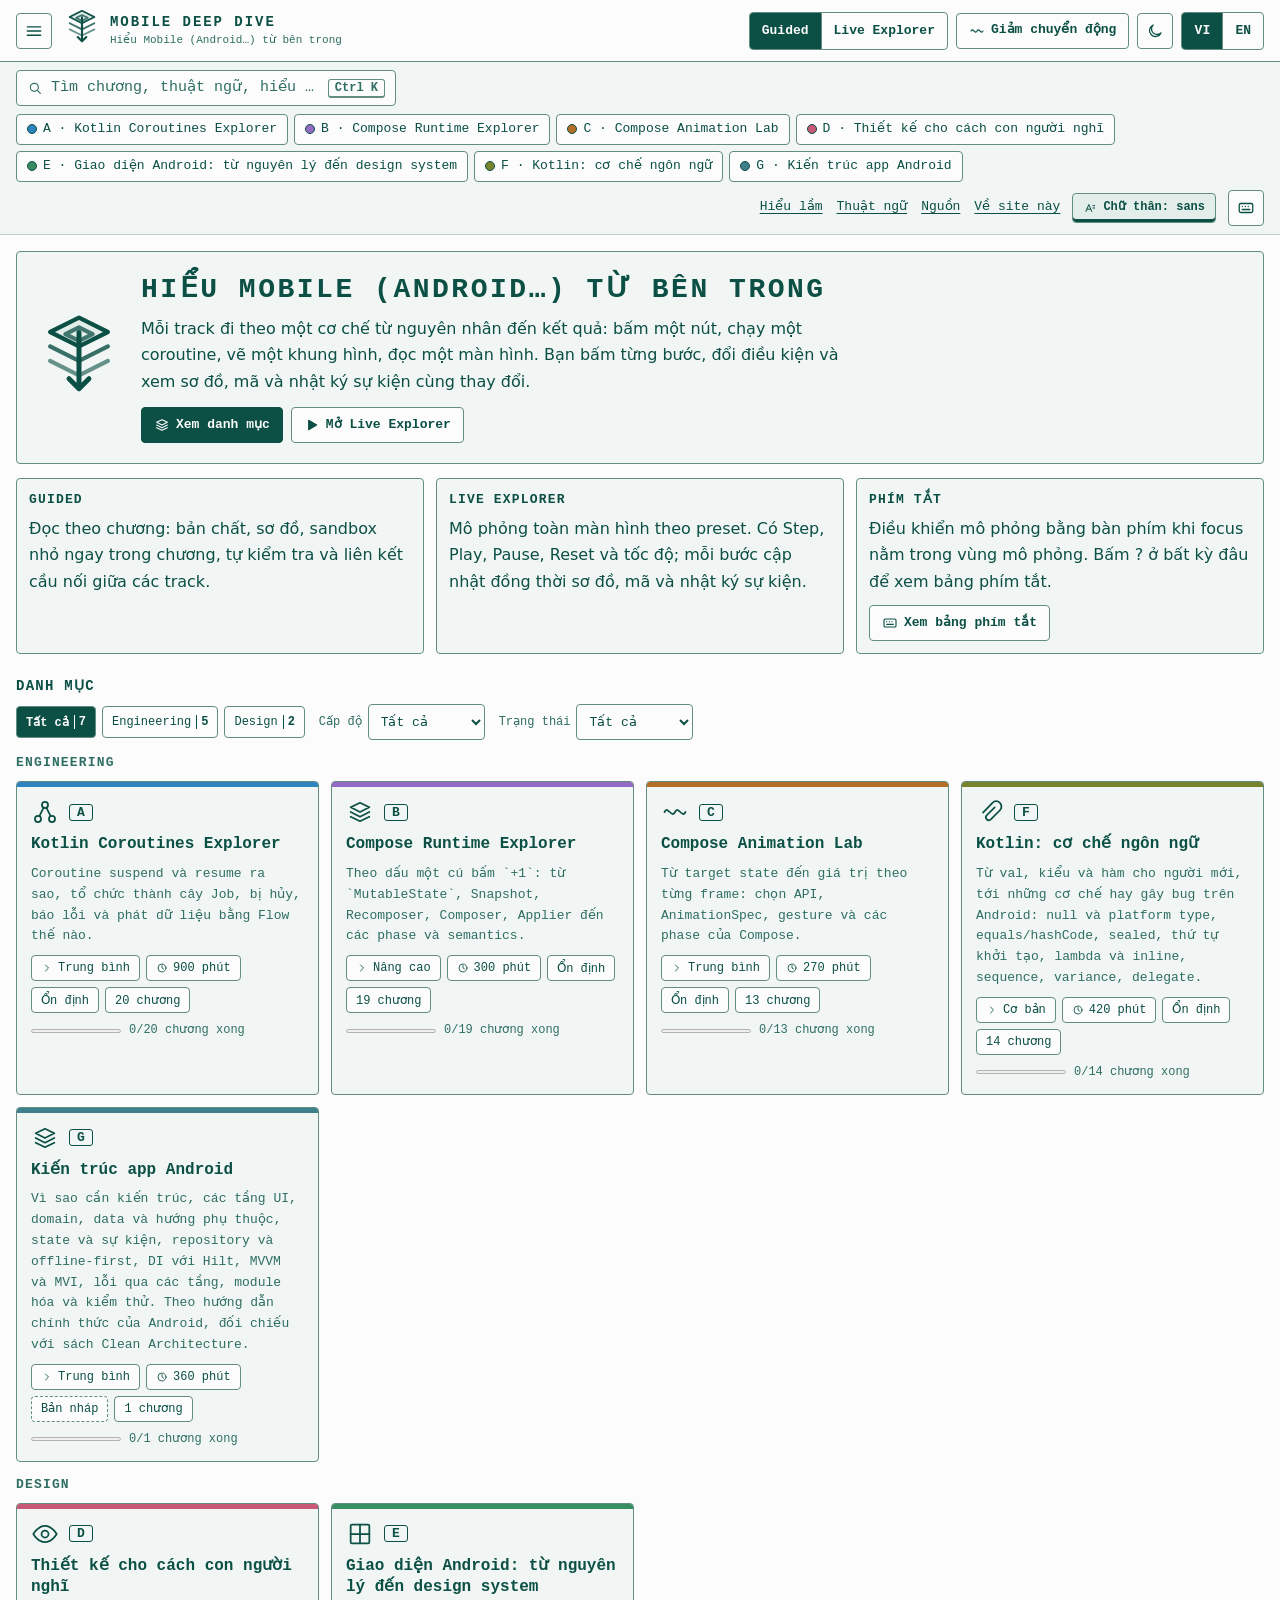
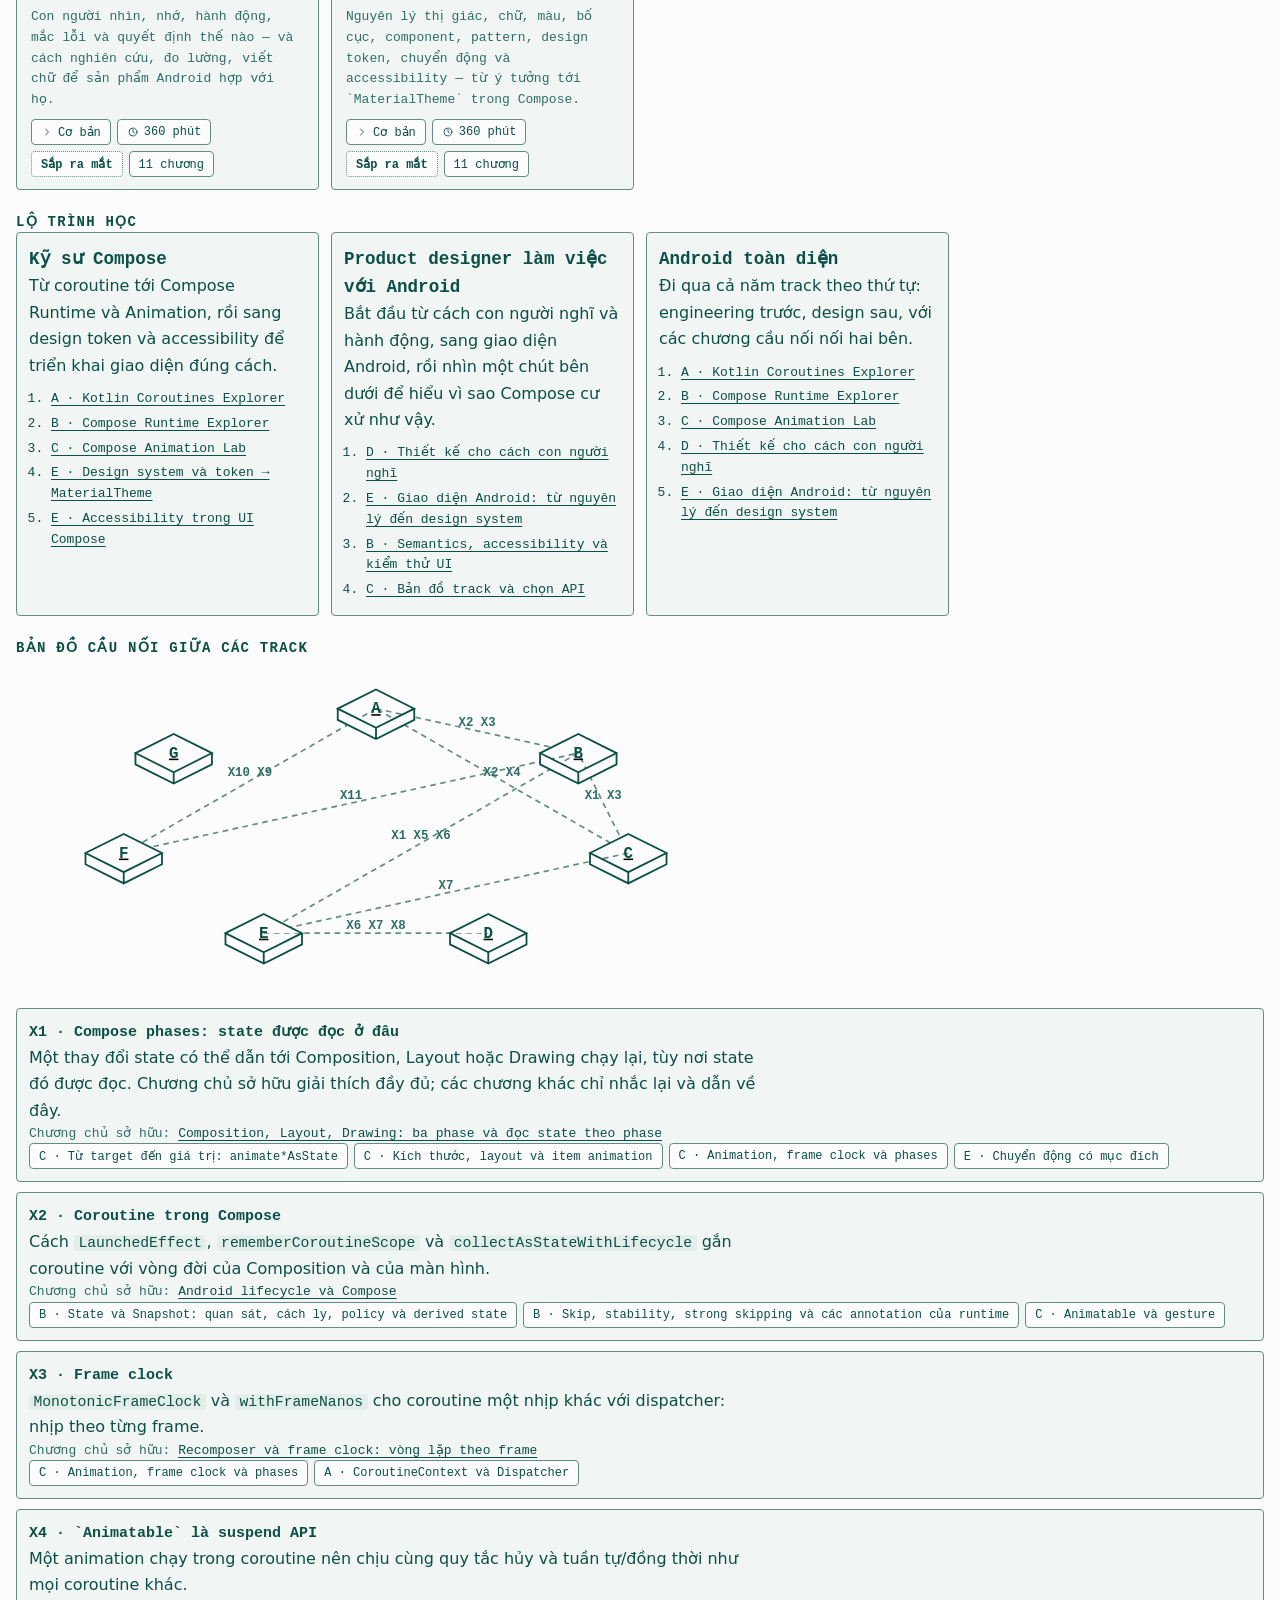
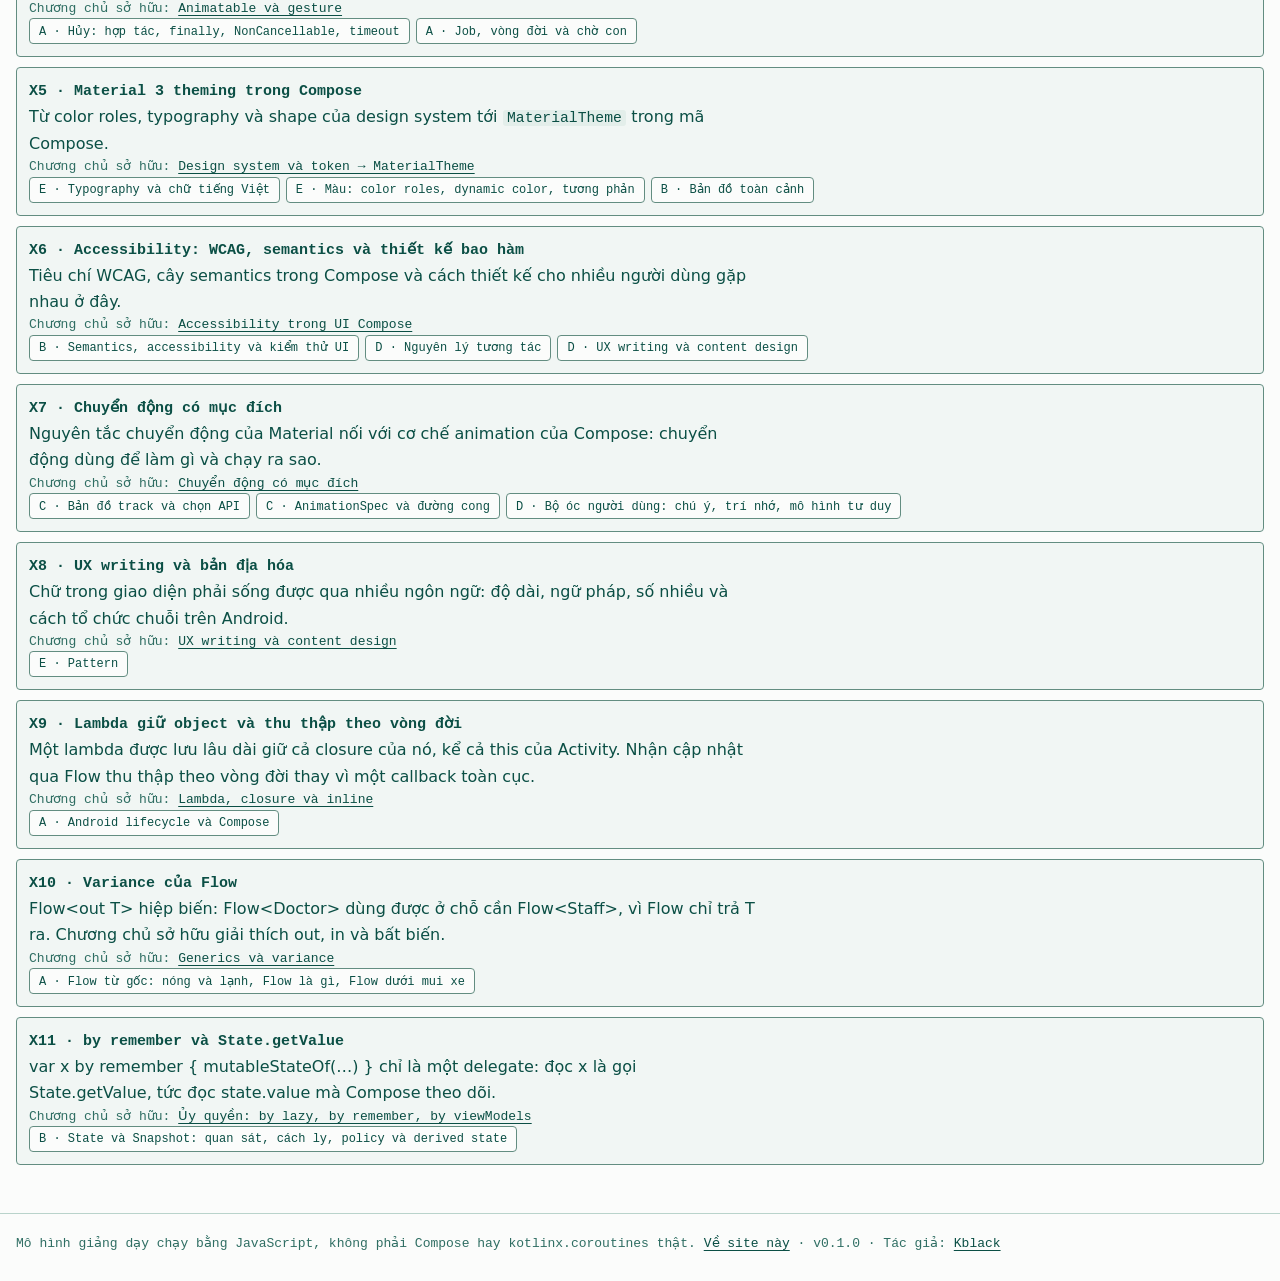
==== index.html @ ac7b048a "Animation C0: decision tree visual for choosing an animation API" ====
<!DOCTYPE html>
<html lang="vi" data-theme="light">
<head>
<meta charset="utf-8">
<meta name="viewport" content="width=device-width, initial-scale=1">
<title>MOBILE DEEP DIVE</title>
<meta name="description" content="Mobile Deep Dive — Hiểu Mobile (Android…) từ bên trong / Understand Mobile (Android…) from the inside">
<!-- favicon: bản nhúng của favicon.svg (data URI để chạy được qua file://) -->
<link rel="icon" type="image/svg+xml" href="[data-uri]">

<script>
/* Đặt theme và tuỳ chọn giao diện trước khi vẽ để tránh nháy. Cổ điển, không module; lỗi storage bị bỏ qua. */
(function () {
  var d = document.documentElement, g = function (k) { try { return JSON.parse(localStorage.getItem('ade.' + k)); } catch (e) { return null; } };
  var th = g('theme');
  if (th !== 'light' && th !== 'dark') th = window.matchMedia && matchMedia('(prefers-color-scheme: dark)').matches ? 'dark' : 'light';
  d.setAttribute('data-theme', th);
  var m = g('motion'), os = window.matchMedia && matchMedia('(prefers-reduced-motion: reduce)').matches;
  if (m === 'reduce' || (m !== 'full' && os)) d.classList.add('reduced-motion');
  if (m === 'full') d.classList.add('motion-full');
})();
</script>
<link rel="stylesheet" href="styles.css">
<!-- Thứ tự nạp cố định (defer giữ đúng thứ tự tài liệu): core → i18n → shared → từng track → app.js. Không ES module, không fetch. -->
<!-- core -->
<script defer src="js/core/i18n.js"></script>
<script defer src="js/core/registry.js"></script>
<script defer src="js/core/engine.js"></script>
<script defer src="js/core/diagram.js"></script>
<script defer src="js/core/ui.js"></script>
<script defer src="js/core/controls.js"></script>
<script defer src="js/core/search.js"></script>
<script defer src="js/core/router.js"></script>
<!-- chuỗi giao diện chung -->
<script defer src="i18n/ui.vi.js"></script>
<script defer src="i18n/ui.en.js"></script>
<!-- dữ liệu dùng chung -->
<script defer src="shared/sources.js"></script>
<script defer src="shared/glossary.vi.js"></script>
<script defer src="shared/glossary.en.js"></script>
<script defer src="shared/misconceptions.vi.js"></script>
<script defer src="shared/misconceptions.en.js"></script>
<script defer src="shared/bridges.js"></script>
<script defer src="shared/bridges.vi.js"></script>
<script defer src="shared/bridges.en.js"></script>
<script defer src="shared/paths.js"></script>
<script defer src="shared/about.vi.js"></script>
<script defer src="shared/about.en.js"></script>
<script defer src="shared/mock-app/mock-app.js"></script>
<script defer src="shared/mock-app/mock-app.vi.js"></script>
<script defer src="shared/mock-app/mock-app.en.js"></script>
<!-- track: coroutines -->
<script defer src="tracks/coroutines/manifest.js"></script>
<script defer src="tracks/coroutines/content.vi.js"></script>
<script defer src="tracks/coroutines/content.en.js"></script>
<script defer src="tracks/coroutines/code.js"></script>
<script defer src="tracks/coroutines/sources.js"></script>
<script defer src="tracks/coroutines/glossary.vi.js"></script>
<script defer src="tracks/coroutines/glossary.en.js"></script>
<script defer src="tracks/coroutines/misconceptions.vi.js"></script>
<script defer src="tracks/coroutines/misconceptions.en.js"></script>
<script defer src="tracks/coroutines/models/common.js"></script>
<script defer src="tracks/coroutines/models/models-a.js"></script>
<script defer src="tracks/coroutines/models/models-b.js"></script>
<script defer src="tracks/coroutines/models/models-c.js"></script>
<script defer src="tracks/coroutines/models/models-v2.js"></script>
<script defer src="tracks/coroutines/views/views.js"></script>
<!-- /track: coroutines -->
<!-- track: runtime -->
<script defer src="tracks/runtime/manifest.js"></script>
<script defer src="tracks/runtime/content.vi.js"></script>
<script defer src="tracks/runtime/content.en.js"></script>
<script defer src="tracks/runtime/code.js"></script>
<script defer src="tracks/runtime/sources.js"></script>
<script defer src="tracks/runtime/glossary.vi.js"></script>
<script defer src="tracks/runtime/glossary.en.js"></script>
<script defer src="tracks/runtime/misconceptions.vi.js"></script>
<script defer src="tracks/runtime/misconceptions.en.js"></script>
<script defer src="tracks/runtime/models/models.js"></script>
<script defer src="tracks/runtime/views/views.js"></script>
<script defer src="tracks/runtime/views/visuals.js"></script>
<!-- /track: runtime -->
<!-- track: animation -->
<script defer src="tracks/animation/manifest.js"></script>
<script defer src="tracks/animation/content.vi.js"></script>
<script defer src="tracks/animation/content.en.js"></script>
<script defer src="tracks/animation/code.js"></script>
<script defer src="tracks/animation/sources.js"></script>
<script defer src="tracks/animation/glossary.vi.js"></script>
<script defer src="tracks/animation/glossary.en.js"></script>
<script defer src="tracks/animation/misconceptions.vi.js"></script>
<script defer src="tracks/animation/misconceptions.en.js"></script>
<script defer src="tracks/animation/models/physics.js"></script>
<script defer src="tracks/animation/models/models.js"></script>
<script defer src="tracks/animation/views/lab.js"></script>
<script defer src="tracks/animation/views/views.js"></script>
<script defer src="tracks/animation/views/visuals.js"></script>
<!-- /track: animation -->
<!-- track: kotlin -->
<script defer src="tracks/kotlin/manifest.js"></script>
<script defer src="tracks/kotlin/content.vi.js"></script>
<script defer src="tracks/kotlin/content.en.js"></script>
<script defer src="tracks/kotlin/code.js"></script>
<script defer src="tracks/kotlin/sources.js"></script>
<script defer src="tracks/kotlin/glossary.vi.js"></script>
<script defer src="tracks/kotlin/glossary.en.js"></script>
<script defer src="tracks/kotlin/misconceptions.vi.js"></script>
<script defer src="tracks/kotlin/misconceptions.en.js"></script>
<script defer src="tracks/kotlin/models/models.js"></script>
<script defer src="tracks/kotlin/views/views.js"></script>
<script defer src="tracks/kotlin/views/visuals.js"></script>
<!-- /track: kotlin -->
<!-- track: arch -->
<script defer src="tracks/arch/manifest.js"></script>
<script defer src="tracks/arch/content.vi.js"></script>
<script defer src="tracks/arch/content.en.js"></script>
<script defer src="tracks/arch/code.js"></script>
<script defer src="tracks/arch/sources.js"></script>
<script defer src="tracks/arch/glossary.vi.js"></script>
<script defer src="tracks/arch/glossary.en.js"></script>
<script defer src="tracks/arch/misconceptions.vi.js"></script>
<script defer src="tracks/arch/misconceptions.en.js"></script>
<script defer src="tracks/arch/models/models.js"></script>
<script defer src="tracks/arch/views/views.js"></script>
<!-- /track: arch -->
<!-- track: ux -->
<script defer src="tracks/ux/manifest.js"></script>
<script defer src="tracks/ux/content.vi.js"></script>
<script defer src="tracks/ux/content.en.js"></script>
<script defer src="tracks/ux/sources.js"></script>
<script defer src="tracks/ux/glossary.vi.js"></script>
<script defer src="tracks/ux/glossary.en.js"></script>
<script defer src="tracks/ux/misconceptions.vi.js"></script>
<script defer src="tracks/ux/misconceptions.en.js"></script>
<script defer src="tracks/ux/models/quant.js"></script>
<script defer src="tracks/ux/models/models.js"></script>
<script defer src="tracks/ux/views/views.js"></script>
<script defer src="tracks/ux/views/labs.js"></script>
<script defer src="tracks/ux/views/screens.js"></script>
<!-- /track: ux -->
<!-- track: ui -->
<script defer src="tracks/ui/manifest.js"></script>
<script defer src="tracks/ui/content.vi.js"></script>
<script defer src="tracks/ui/content.en.js"></script>
<script defer src="tracks/ui/sources.js"></script>
<script defer src="tracks/ui/glossary.vi.js"></script>
<script defer src="tracks/ui/glossary.en.js"></script>
<script defer src="tracks/ui/misconceptions.vi.js"></script>
<script defer src="tracks/ui/misconceptions.en.js"></script>
<script defer src="tracks/ui/models/quant.js"></script>
<script defer src="tracks/ui/models/models.js"></script>
<script defer src="tracks/ui/views/views.js"></script>
<script defer src="tracks/ui/views/labs.js"></script>
<!-- /track: ui -->
<!-- khởi động -->
<script defer src="app.js"></script>
</head>
<body>
<div id="app">
  <noscript>
    <p style="padding:16px">Trang này cần JavaScript để chạy các mô phỏng. / This page needs JavaScript to run the simulations.</p>
  </noscript>
</div>
</body>
</html>
---- styles.css ----
/* styles.css — Android Deep Dive Explorer
   Light "bản vẽ kỹ thuật" (mặc định) và dark ngang hàng. Font: monospace hệ thống, KHÔNG webfont.
   Giá trị màu và số đo tương phản: docs/research/global.md mục 5 (WCAG 2.2, công thức luminance; 3 chữ số thập phân).
   Ngưỡng: chữ >= 4.5:1 (1.4.3), non-text >= 3:1 (1.4.11); biên nội bộ 4.55 / 3.10.
   Tối thiểu đã đo (paper / paper-2 / paper-3):
     light  chữ ink-3 4.561 · token 4.565 (ui) · line-strong 3.126 · focus 3.613 · accent track >= 3.427
     dark   chữ ink-3 4.553 · token 5.091 (error) · line-strong 3.130 · focus 8.769 · accent track >= 3.427
   --line (1.3-1.9:1) CHỈ trang trí; viền control và nét sơ đồ có nghĩa dùng --line-strong.
   Chip và chú giải dùng chữ --ink; màu token chỉ ở icon, viền, nét. */

:root {
  --ink: #0B4F45; --ink-2: #2F6E63; --ink-3: #4C716A;
  --paper: #FBFCFB; --paper-2: #F1F6F4; --paper-3: #E3EEEA;
  --line: #B9D3CB; --line-strong: #638D81; --grid-iso: rgba(11, 79, 69, .07);
  --brand: #0B4F45; --focus: #C25E00; --row-active: #E3EEEA;
  --tok-state: #925F00; --tok-signal: #B0287A; --tok-runtime: #6236C9; --tok-ui: #0B776D;
  --tok-coroutine: #1D5FD1; --tok-job: #1F793A; --tok-thread: #5B6878; --tok-flow: #587300;
  --tok-cancel: #AC4E0C; --tok-error: #C42B32; --tok-anim: #0B4F45;
  /* mã: sắc độ gốc One Light (Atom), chỉnh độ sáng cho đủ ≥ 4.6:1 trên --syn-bg và --syn-hl (đo trong docs/design-principles.md) */
  --syn-bg: #F4F8F6; --syn-hl: #DFEBE6; --syn-fg: #383A42; --syn-ln: #7A8581;
  --syn-kw: #A626A4; --syn-str: #387137; --syn-esc: #016B98; --syn-num: #895E01;
  --syn-com: #65666D; --syn-ann: #C32B1D; --syn-type: #0B7269; --syn-fn: #1056EF;
  --radius: 4px;
  --mono: ui-monospace, "Cascadia Mono", "Cascadia Code", Consolas, "SF Mono", "Roboto Mono", "Noto Sans Mono", monospace;
  --sans: system-ui, -apple-system, "Segoe UI", Roboto, "Noto Sans", "Helvetica Neue", Arial, sans-serif;
  color-scheme: light;
}
:root[data-theme="dark"] {
  --ink: #BFE3D6; --ink-2: #8FBFB1; --ink-3: #6C9C8F;
  --paper: #0A1512; --paper-2: #10201B; --paper-3: #173029;
  --line: #2A4A41; --line-strong: #4F8073; --grid-iso: rgba(191, 227, 214, .06);
  --brand: #5FD3A8; --focus: #FFC24D; --row-active: #173029;
  --tok-state: #F2B84B; --tok-signal: #F472B6; --tok-runtime: #A78BFA; --tok-ui: #2DD4BF;
  --tok-coroutine: #60A5FA; --tok-job: #4ADE80; --tok-thread: #94A3B8; --tok-flow: #BEF264;
  --tok-cancel: #FB923C; --tok-error: #F87171; --tok-anim: #E2E8F0;
  /* mã: sắc độ One Dark (Atom) trên nền xanh-lục đậm của site */
  --syn-bg: #13211D; --syn-hl: #1F362F; --syn-fg: #ABB2BF; --syn-ln: #717B94;
  --syn-kw: #C980DF; --syn-str: #98C379; --syn-esc: #56B6C2; --syn-num: #D19A66;
  --syn-com: #959BA8; --syn-ann: #E47D85; --syn-type: #E5C07B; --syn-fn: #61AFEF;
  color-scheme: dark;
}

/* ---------- nền tảng ---------- */
*, *::before, *::after { box-sizing: border-box; }
html { font-size: 15px; -webkit-text-size-adjust: 100%; }
body { margin: 0; background: var(--paper); color: var(--ink); font: 15px/1.6 var(--mono); overflow-wrap: break-word; }
h1, h2, h3, h4, p, ul, ol, dl, dd, figure { margin: 0; }
ul, ol { padding: 0; list-style: none; }
img, svg { max-width: 100%; }
a { color: var(--ink); text-decoration: underline; text-decoration-thickness: 1px; text-underline-offset: 3px; }
a:hover { text-decoration-thickness: 2px; }
code { font: .92em var(--mono); background: var(--paper-3); padding: 0 .3em; border-radius: 3px; }
kbd { font: 600 12px var(--mono); border: 1px solid var(--line-strong); border-bottom-width: 2px; border-radius: 3px; padding: 1px 6px; background: var(--paper); }
:focus-visible { outline: 2px solid var(--focus); outline-offset: 2px; }
[hidden] { display: none !important; }
.i18n-missing { }
html.dev .i18n-missing { outline: 2px dashed var(--tok-error); outline-offset: 1px; }
.sr-only { position: absolute; width: 1px; height: 1px; margin: -1px; padding: 0; overflow: hidden; clip: rect(0, 0, 0, 0); white-space: nowrap; border: 0; }
.skip { position: absolute; left: 8px; top: -60px; z-index: 100; background: var(--ink); color: var(--paper); padding: 8px 12px; border-radius: var(--radius); }
.skip:focus { top: 8px; }
.muted { color: var(--ink-2); }
.hint { color: var(--ink-2); font-size: 13px; line-height: 1.5; }
.pad { padding: 12px; }
.no-scroll { overflow: hidden; }
.flash { outline: 3px solid var(--focus); outline-offset: 3px; }

/* chữ HOA chỉ cho header panel, nhãn, tiêu đề ngắn (<= 40 ký tự); line-height >= 1.3 để dấu tiếng Việt không bị cắt */
.caps { text-transform: uppercase; letter-spacing: .09em; font-weight: 700; line-height: 1.45; }
.prose { max-width: 72ch; line-height: 1.65; }
.prose + .prose { margin-top: .7em; }
/* khối v2: đoạn văn liền nhau, đoạn văn và khối mã cách nhau như .prose + .prose */
.blk-p + .blk-p, .blk-p + .code-wrap, .code-wrap + .blk-p { margin-top: .7em; }
.sans-prose .prose { font-family: var(--sans); font-size: 16px; line-height: 1.65; }
.sans-prose .prose code { font-family: var(--mono); }

/* ---------- header, toolbar ---------- */
.topbar { position: sticky; top: 0; z-index: 30; background: var(--paper); border-bottom: 1px solid var(--line-strong); }
.topbar-in { display: flex; align-items: center; gap: 10px 12px; padding: 8px 16px; flex-wrap: wrap; }
.brand { display: flex; align-items: center; gap: 10px; text-decoration: none; color: var(--ink); min-width: 0; }
.brand:hover { text-decoration: none; }
.logo { color: var(--ink); flex: none; }
.logo-fill { fill: var(--paper-3); }
.brand-t { display: flex; flex-direction: column; min-width: 0; }
.wordmark { font-weight: 800; letter-spacing: .14em; font-size: 14px; line-height: 1.4; }
.tagline { font-size: 11px; color: var(--ink-2); line-height: 1.4; }
.ctx-now { display: flex; align-items: center; gap: 12px; min-width: 0; font-size: 13px; }
.ctx-track { display: inline-flex; align-items: center; gap: 6px; font-weight: 700; }
.ctx-prog { display: inline-flex; align-items: center; gap: 6px; }
.accent-dot { display: inline-block; width: 10px; height: 10px; border-radius: 50%; flex: none; border: 1px solid var(--ink); }
.top-right { margin-left: auto; display: flex; align-items: center; gap: 8px; flex-wrap: wrap; }
.toolbar { border-bottom: 1px solid var(--line); background: var(--paper-2); }
.toolbar-in { display: flex; flex-wrap: wrap; align-items: center; gap: 8px 12px; padding: 8px 16px; }
.searchbox { display: flex; align-items: center; gap: 8px; flex: 1 1 220px; min-width: 0; max-width: min(380px, 100%); min-height: 36px; padding: 4px 10px; background: var(--paper); color: var(--ink-2); border: 1px solid var(--line-strong); border-radius: var(--radius); font: inherit; cursor: text; text-align: left; }
.searchbox .ph { flex: 1; overflow: hidden; text-overflow: ellipsis; white-space: nowrap; }
.ctx-chips { display: flex; flex-wrap: wrap; gap: 6px; }
.ctx-chip { display: inline-flex; align-items: center; gap: 6px; padding: 4px 10px; border: 1px solid var(--line-strong); border-radius: var(--radius); background: var(--paper); text-decoration: none; font-size: 13px; }
.ctx-chip.on { background: var(--ink); color: var(--paper); border-color: var(--ink); font-weight: 700; }
.toplinks { display: flex; flex-wrap: wrap; gap: 4px 14px; margin-left: auto; font-size: 13px; }
.toplinks a.on { font-weight: 800; text-decoration-thickness: 3px; }
.foot { padding: 20px 16px 28px; color: var(--ink-2); font-size: 13px; border-top: 1px solid var(--line); margin-top: 32px; }

/* ---------- nút, điều khiển ---------- */
.btn { display: inline-flex; align-items: center; justify-content: center; gap: 6px; min-height: 36px; padding: 6px 12px; border: 1px solid var(--line-strong); background: var(--paper); color: var(--ink); border-radius: var(--radius); font: 600 13px/1.3 var(--mono); cursor: pointer; text-decoration: none; text-align: left; }
.btn:hover { background: var(--paper-3); text-decoration: none; }
.btn:disabled { opacity: .5; cursor: not-allowed; }
.btn.primary { background: var(--brand); color: var(--paper); border-color: var(--brand); }
.btn.primary:hover { filter: brightness(1.08); }
.btn.icon { padding: 6px; min-width: 36px; }
.btn.small { min-height: 30px; padding: 3px 10px; font-size: 12px; }
.btn.toggle[aria-pressed="true"] { background: var(--paper-3); box-shadow: inset 0 -3px 0 var(--brand); }
.btn small { display: block; font-size: 11px; font-weight: 500; opacity: .85; }
.btn .nav-t { display: block; max-width: 22ch; overflow: hidden; text-overflow: ellipsis; white-space: nowrap; }
.ic { flex: none; vertical-align: middle; }
.ic-wrap { display: inline-flex; }
.sel { min-height: 36px; padding: 4px 8px; background: var(--paper); color: var(--ink); border: 1px solid var(--line-strong); border-radius: var(--radius); font: 13px var(--mono); max-width: 100%; }
.sel.wide { min-width: 0; width: min(100%, 320px); }
.preset-bar .field { min-width: 0; max-width: 100%; }
.field { display: inline-flex; flex-direction: column; gap: 3px; font-size: 12px; color: var(--ink-2); min-width: 0; max-width: 100%; }
.field.inline { flex-direction: row; align-items: center; gap: 6px; }
.seg { display: inline-flex; border: 1px solid var(--line-strong); border-radius: var(--radius); overflow: hidden; background: var(--paper); }
.seg-b { min-height: 36px; min-width: 40px; padding: 4px 12px; border: 0; background: transparent; color: var(--ink); font: 700 13px var(--mono); cursor: pointer; display: inline-flex; align-items: center; justify-content: center; text-decoration: none; }
.seg-b + .seg-b { border-left: 1px solid var(--line-strong); }
.seg-b.on { background: var(--ink); color: var(--paper); }
.chips { display: flex; flex-wrap: wrap; gap: 6px; }
.chip { display: inline-flex; align-items: center; gap: 5px; padding: 2px 9px; min-height: 26px; border: 1px solid var(--line-strong); border-radius: var(--radius); background: var(--paper); font: 12px var(--mono); color: var(--ink); text-decoration: none; }
.chip.btn { min-height: 32px; cursor: pointer; }
.chip.on { background: var(--ink); color: var(--paper); font-weight: 700; }
.chip b { font-weight: 700; padding-left: 4px; border-left: 1px solid currentColor; }
.chip.status-draft { border-style: dashed; }
.chip.status-soon { border-style: dotted; font-weight: 700; }
.soon-panel { margin-top: 16px; border-left: 4px solid var(--accent, var(--line-strong)); }
.badge { display: inline-block; padding: 1px 8px; font: 600 11px/1.5 var(--mono); border: 1px solid var(--ink); border-radius: var(--radius); background: var(--paper); color: var(--ink); text-transform: uppercase; letter-spacing: .05em; }
.badge-impl, .badge-android-impl, .badge-version, .badge-experimental { border-style: dashed; }
.badge-simplified, .badge-quant-model { border-style: dotted; border-width: 2px; }
.badge-normative { border-width: 2px; }
.badges { display: inline-flex; gap: 6px; flex-wrap: wrap; }
.steptype { display: inline-block; padding: 1px 8px; font: 700 11px/1.5 var(--mono); text-transform: uppercase; letter-spacing: .08em; border: 1px solid var(--ink); border-radius: 2px; }
.st-pitfall { border-style: dashed; }
.st-wrapup { background: var(--ink); color: var(--paper); }
.kchip { display: inline-flex; align-items: center; gap: 5px; padding: 1px 8px 1px 5px; border: 1px solid var(--line-strong); border-left: 4px solid var(--n, var(--ink)); border-radius: 3px; background: var(--paper-2); background: color-mix(in srgb, var(--n, var(--ink)) 14%, var(--paper)); color: var(--ink); font: 600 12px var(--mono); white-space: nowrap; }
.kchip .ic { color: var(--n, var(--ink)); }
.tabs { display: inline-flex; gap: 2px; flex-wrap: wrap; }
.tab { display: inline-flex; align-items: center; gap: 6px; min-height: 34px; padding: 4px 12px; background: transparent; color: var(--ink); border: 0; border-bottom: 3px solid transparent; font: 600 13px var(--mono); cursor: pointer; }
.tab:hover { background: var(--paper-3); }
.tab.on { border-bottom-color: var(--brand); font-weight: 800; }
progress { accent-color: var(--brand); height: 8px; width: 90px; vertical-align: middle; }
.callout { border: 1px solid var(--line-strong); border-left: 4px solid var(--ink); background: var(--paper); border-radius: var(--radius); margin-top: 10px; }
.co-pitfall { border-left-style: dashed; border-left-width: 5px; }
.co-android { border-left-style: double; border-left-width: 6px; }
.co-h { display: flex; align-items: center; gap: 6px; padding: 5px 10px; font: 700 12px var(--mono); text-transform: uppercase; letter-spacing: .08em; border-bottom: 1px solid var(--line); }
.co-b { padding: 8px 10px; font-size: 14px; }

/* ---------- khung, panel ---------- */
.panel { background: var(--paper-2); border: 1px solid var(--line-strong); border-radius: var(--radius); min-width: 0; }
.panel-h { display: flex; align-items: center; justify-content: space-between; flex-wrap: wrap; gap: 6px 12px; padding: 6px 12px; border-bottom: 1px solid var(--line); }
.panel-h h2 { font-size: 13px; margin: 0; }
.panel-h .tabs-slot { margin-right: auto; margin-left: 8px; }
.sub { font-size: 12px; margin: 12px 0 6px; color: var(--ink-2); }
.shell { display: grid; grid-template-columns: minmax(0, 1fr); max-width: 1600px; margin: 0 auto; }
.main { padding: 16px; min-width: 0; outline: none; }
.page { display: grid; gap: 14px; align-content: start; }
.page h1 { font-size: 26px; font-weight: 800; line-height: 1.3; }
.page-h { display: grid; gap: 8px; }
.sec-h { font-size: 14px; margin-top: 8px; }
.eyebrow { font: 700 12px var(--mono); letter-spacing: .1em; text-transform: uppercase; color: var(--ink-2); }
.accent-bar { display: block; height: 5px; width: 64px; background: var(--accent, var(--ink)); border: 1px solid var(--ink); }
.accent-bar.inline { display: inline-block; width: 22px; height: 5px; vertical-align: middle; margin-right: 8px; }
.crumbs { display: flex; flex-wrap: wrap; gap: 4px; font-size: 13px; color: var(--ink-2); }
.crumbs li + li::before { content: "›"; margin-right: 4px; }
.empty-state { color: var(--ink-2); }
.rail { display: none; }
.has-rail { grid-template-columns: 250px minmax(0, 1fr); }
.has-rail .rail { display: block; position: sticky; top: 98px; align-self: start; max-height: calc(100vh - 110px); overflow: auto; padding: 12px 8px 12px 16px; border-right: 1px solid var(--line); }
.rail h2 { font-size: 12px; margin: 6px 0 8px; color: var(--ink-2); }
.rail-toggle { margin-bottom: 4px; }
.rail-list a { display: flex; gap: 8px; padding: 6px 8px; border: 1px solid transparent; border-radius: var(--radius); text-decoration: none; font-size: 13px; line-height: 1.4; }
.rail-list a:hover { background: var(--paper-3); }
.rail-list a.on { border-color: var(--ink); background: var(--paper-3); font-weight: 800; }
.rn { flex: none; display: inline-flex; align-items: center; justify-content: center; width: 22px; height: 22px; border: 1px solid var(--line-strong); border-radius: 50%; font-size: 11px; background: var(--paper); }
.rn.big { width: 34px; height: 34px; font-size: 14px; }
.rail-collapsed .has-rail { grid-template-columns: 56px minmax(0, 1fr); }
.rail-collapsed .rail-body { display: none; }

/* ---------- trang chủ ---------- */
.hero { display: grid; grid-template-columns: auto 1fr; gap: 20px; align-items: center; padding: 20px; }
.hero-art { color: var(--ink); }
.hero h1 { font-size: 28px; margin-bottom: 8px; }
.row-actions { display: flex; gap: 8px; flex-wrap: wrap; margin-top: 12px; }
.continue { padding: 12px 16px; display: grid; gap: 8px; justify-items: start; }
.modes { display: grid; grid-template-columns: repeat(auto-fit, minmax(min(100%, 260px), 1fr)); gap: 12px; }
.modes h2 { font-size: 13px; margin-bottom: 6px; }
.modes .btn { margin-top: 10px; }
.filters { display: flex; flex-wrap: wrap; gap: 8px 14px; align-items: center; margin: 8px 0 4px; }
.dom-h { font-size: 13px; margin: 14px 0 8px; color: var(--ink-2); }
.cards { display: grid; grid-template-columns: repeat(auto-fill, minmax(min(100%, 290px), 1fr)); gap: 12px; }
.card { display: grid; gap: 8px; align-content: start; position: relative; padding: 16px 14px 12px; background: var(--paper-2); border: 1px solid var(--line-strong); border-radius: var(--radius); text-decoration: none; color: var(--ink); min-width: 0; }
.card:hover { background: var(--paper-3); text-decoration: none; }
.card-stripe { position: absolute; left: 0; right: 0; top: 0; height: 5px; background: var(--accent, var(--ink)); border-radius: 3px 3px 0 0; }
.card-h { display: flex; align-items: center; gap: 10px; }
.card-code { font: 800 13px var(--mono); border: 1px solid var(--ink); border-radius: 3px; padding: 0 7px; }
.card-t { font-weight: 800; font-size: 16px; line-height: 1.35; }
.card-s { font-size: 13px; color: var(--ink-2); }
.card-p { display: flex; align-items: center; gap: 8px; font-size: 12px; color: var(--ink-2); }
.path-steps { list-style: decimal; padding-left: 22px; margin-top: 8px; font-size: 13px; }
.path-steps li { padding: 2px 0; }
.bridge-list { display: grid; gap: 10px; }
.chapter-list { display: grid; gap: 8px; }
.ch-card { display: flex; align-items: center; gap: 12px; padding: 12px; text-decoration: none; }
.ch-card:hover { background: var(--paper-3); text-decoration: none; }
.ch-card-t small { display: block; color: var(--ink-2); font-size: 12px; }
.ch-nav { display: flex; justify-content: space-between; gap: 10px; flex-wrap: wrap; margin-top: 8px; }
.preset-bar { display: flex; flex-wrap: wrap; gap: 10px 16px; align-items: end; }
.essence .pad p + p { margin-top: .7em; }

/* ---------- stage mô phỏng (ba vùng) ---------- */
.stage { display: grid; gap: 12px; outline-offset: 4px; }
.stage-top { display: grid; gap: 8px; }
.stage-main { display: grid; grid-template-columns: minmax(0, 1.55fr) minmax(300px, 1fr); gap: 12px; align-items: start; }
.sandbox-row { display: flex; flex-wrap: wrap; gap: 10px 14px; padding: 10px 12px; align-items: end; }
.sandbox .hint { padding: 0 12px 10px; }
.canvas-body { background-color: var(--paper); background-image: linear-gradient(30deg, var(--grid-iso) 1px, transparent 1px), linear-gradient(150deg, var(--grid-iso) 1px, transparent 1px); background-size: 31px 18px; min-height: 280px; }
.view-diagram { padding: 4px; overflow-x: auto; }
.view-timeline { max-height: 420px; overflow: auto; padding: 4px; }
.metrics { display: flex; flex-wrap: wrap; gap: 8px; padding: 8px 12px; border-bottom: 1px solid var(--line); background: var(--paper-2); }
.metric { display: flex; flex-direction: column; min-width: 92px; padding: 3px 10px; border: 1px solid var(--line-strong); border-radius: var(--radius); background: var(--paper); }
.metric.unknown { border-style: dashed; }
.metric-l { font-size: 11px; color: var(--ink-2); text-transform: uppercase; letter-spacing: .06em; }
.metric-v { font-size: 20px; line-height: 1.3; }
.side-body { padding: 12px; max-height: 620px; overflow: auto; }
.live .side-body { max-height: 72vh; }
.ctx { display: grid; gap: 10px; }
.step-meta { display: flex; align-items: center; gap: 10px; flex-wrap: wrap; }
.step-n { font: 700 12px var(--mono); letter-spacing: .08em; text-transform: uppercase; color: var(--ink-2); }
.step-title { font-size: 18px; font-weight: 800; line-height: 1.35; }
.done-mark { display: inline-flex; align-items: center; gap: 4px; font-weight: 700; font-size: 12px; }
.steplist { display: grid; gap: 4px; }
.steplink { display: flex; gap: 8px; align-items: baseline; width: 100%; padding: 6px 8px; background: var(--paper); border: 1px solid var(--line-strong); border-radius: var(--radius); font: 13px var(--mono); color: var(--ink); text-align: left; cursor: pointer; min-height: 36px; }
.steplink:hover { background: var(--paper-3); }
.steplink .n, .acc-steps .n { flex: none; font-weight: 800; min-width: 1.4em; }
.goals { display: grid; gap: 4px; margin-top: 4px; }
.goals li { display: flex; gap: 8px; align-items: flex-start; font-size: 14px; }
.goals li.done { text-decoration: none; font-weight: 700; }
.goals .ic { margin-top: 3px; }
.kv { display: grid; gap: 2px; font-size: 13px; }
.kv li { display: flex; justify-content: space-between; gap: 8px; padding: 3px 0; border-bottom: 1px dotted var(--line-strong); }
.kv .v { font-weight: 800; }
.ba-cols { display: grid; grid-template-columns: 1fr 1fr; gap: 12px; }
.ba-cols h4 { font: 700 11px var(--mono); text-transform: uppercase; letter-spacing: .08em; color: var(--ink-2); margin-bottom: 4px; }
.changes li, .skipped li { display: grid; grid-template-columns: 22px 1fr; gap: 6px; padding: 4px 0; font-size: 14px; }
.op { display: inline-flex; align-items: flex-start; justify-content: center; padding-top: 3px; }
.op-add .op { color: var(--tok-job); } .op-set .op { color: var(--tok-state); } .op-remove .op { color: var(--tok-error); } .op-skip .op { color: var(--tok-thread); }
.step-nav { display: flex; gap: 8px; justify-content: space-between; flex-wrap: wrap; padding-top: 6px; }
.simplifies { margin-top: 12px; border-top: 1px dashed var(--line-strong); padding-top: 8px; }
.simplifies summary { display: flex; align-items: center; gap: 6px; cursor: pointer; font-size: 12px; min-height: 30px; }
.simp { list-style: disc; padding-left: 20px; display: grid; gap: 4px; font-size: 13px; margin-top: 6px; }

/* mã */
.code-wrap { display: grid; gap: 6px; }
.code-h { display: flex; gap: 8px; align-items: center; }
.code-lang { font: 700 11px var(--mono); text-transform: uppercase; letter-spacing: .08em; color: var(--ink-2); }
.code { font: 13px/1.55 var(--mono); background: var(--syn-bg); color: var(--syn-fg); border: 1px solid var(--line-strong); border-radius: var(--radius); padding: 8px 0; margin: 0; overflow: auto; max-height: 380px; tab-size: 4; }
.cl { display: block; padding-right: 12px; white-space: pre; }
.cl.hl { background: var(--syn-hl); box-shadow: inset 4px 0 0 var(--brand); }
.cl.hl .lt { font-weight: 800; }
.ln { display: inline-block; width: 2.6em; margin-right: 12px; text-align: right; color: var(--syn-ln); user-select: none; }
/* tô màu cú pháp (ADE.syntax): chỉ là lớp trang trí thêm, không mang thông tin bắt buộc */
.t-kw { color: var(--syn-kw); } .t-str { color: var(--syn-str); } .t-esc { color: var(--syn-esc); } .t-num { color: var(--syn-num); }
.t-com { color: var(--syn-com); font-style: italic; } .t-ann { color: var(--syn-ann); } .t-type { color: var(--syn-type); } .t-fn { color: var(--syn-fn); }
@media (forced-colors: active) { .code [class^="t-"] { color: CanvasText; } }

/* nhật ký sự kiện */
.log-h .legend { display: flex; flex-wrap: wrap; gap: 6px; margin-right: auto; margin-left: 8px; }
.ctl-slot { display: flex; }
.controls { display: flex; flex-wrap: wrap; align-items: center; gap: 6px 8px; }
.controls .pos { font: 700 12px var(--mono); color: var(--ink-2); padding: 0 6px; }
.log-scroll { max-height: 280px; overflow: auto; background: var(--paper); }
.evt { width: 100%; border-collapse: collapse; font-size: 13px; }
.evt th { position: sticky; top: 0; background: var(--paper-2); text-align: left; padding: 6px 10px; font: 700 11px var(--mono); text-transform: uppercase; letter-spacing: .08em; border-bottom: 1px solid var(--line-strong); }
.evt td { padding: 5px 10px; border-bottom: 1px solid var(--line); vertical-align: top; }
.evt tr.ev { cursor: pointer; }
.evt tr.ev:nth-child(even) { background: var(--paper-2); }
.evt tr.ev:hover { background: var(--paper-3); }
.evt tr.ev.current { background: var(--row-active); box-shadow: inset 4px 0 0 var(--brand); font-weight: 700; }
.evt tr.empty td { color: var(--ink-2); padding: 14px; }
.evt .c-\# { width: 64px; } .evt .c-t { width: 60px; }
.rowbtn { background: none; border: 1px solid transparent; font: inherit; color: var(--ink); cursor: pointer; padding: 2px 6px; min-height: 28px; min-width: 40px; border-radius: 3px; text-align: left; }
.rowbtn:hover { border-color: var(--ink); }
.mtabs { display: none; }

/* ---------- sơ đồ SVG ---------- */
.scene { display: block; width: 100%; height: auto; max-height: 62vh; }
.iso-grid { stroke: var(--grid-iso); fill: none; stroke-width: 1; }
.iso-top, .iso-left, .iso-right { stroke: var(--ink); stroke-width: 1.4; stroke-linejoin: round; }
.iso-top { fill: var(--paper-3); } .iso-left { fill: var(--paper-2); } .iso-right { fill: var(--paper); }
.node { color: var(--n, var(--ink)); }
.node .node-icon { color: var(--n, var(--ink)); }
.node-state { font: 700 11px var(--mono); fill: var(--ink-2); }
.node.st-cancelled .iso-top, .node.st-cancelling .iso-top { stroke-dasharray: 5 3; }
.node.st-failed .iso-top { stroke-dasharray: 2 3; stroke-width: 2.6; }
.node.st-completed .iso-top { stroke-width: 2.2; }
.node-tag { fill: var(--n, var(--ink)); stroke: var(--ink); stroke-width: 1; }
.node-label { font: 600 12px var(--mono); fill: var(--ink); }
.node.active .iso-top, .node.active .iso-left, .node.active .iso-right { stroke-width: 2.4; }
.node.active .iso-top { fill: var(--paper-2); fill: color-mix(in srgb, var(--n, var(--ink)) 22%, var(--paper-3)); }
.node.active .node-label { font-weight: 800; text-decoration: underline; }
.node.dim .iso-top, .node.dim .iso-left, .node.dim .iso-right, .node.dim .node-icon, .node.dim .node-tag { opacity: .7; }   /* nhãn giữ nguyên độ đậm: ink ở 70% chỉ còn 4.163:1 trên nền sáng */
.node-ptr { color: var(--ink); }
.node.clickable { cursor: pointer; }
.node.clickable:hover .iso-top, .node.clickable:hover .card-face { stroke-width: 2.6; }
.node.clickable:focus { outline: none; }
.node.clickable:focus-visible .iso-top, .node.clickable:focus-visible .card-face { stroke: var(--focus); stroke-width: 3.4; stroke-dasharray: none; }
.edge line { stroke: var(--line-strong); stroke-width: 1.7; stroke-dasharray: 6 5; }
.edge.active line { stroke: var(--ink); stroke-width: 2.6; stroke-dasharray: none; }
.edge-label { font: 12px var(--mono); fill: var(--ink-2); }
.arw-head { fill: var(--ink); }
.token circle { fill: var(--paper); stroke: var(--n, var(--tok-signal)); stroke-width: 2.4; }
.token .token-core { fill: var(--n, var(--tok-signal)); stroke: none; }
.type-text { font: 700 13px var(--mono); fill: var(--ink); paint-order: stroke; stroke: var(--paper); stroke-width: 4px; }
.timeline { display: block; max-width: none; }
.lane-title { font: 700 12px var(--mono); fill: var(--ink); }
.lifeline { stroke: var(--line-strong); stroke-width: 1.3; stroke-dasharray: 3 4; }
.tl-text { font: 12px var(--mono); fill: var(--ink-2); paint-order: stroke; stroke: var(--paper); stroke-width: 4px; stroke-linejoin: round; }
.tl-ev.current .tl-text { fill: var(--ink); font-weight: 700; }
.tl-dot { color: var(--n, var(--ink)); }
.tl-dot circle { fill: var(--paper); stroke: var(--n, var(--ink)); stroke-width: 1.8; }
.tl-ev.current .tl-dot circle { stroke-width: 3; }
.tl-arrow { stroke: var(--ink-2); stroke-width: 1.6; fill: none; }
.tl-arrow.draw-in { stroke-dasharray: 600; animation: draw-in .6s ease-out; }
@keyframes draw-in { from { stroke-dashoffset: 600; } to { stroke-dashoffset: 0; } }

/* ---------- sơ đồ nhiều dạng bố cục (tree / pipeline / cycle / lanes) ---------- */
.diagram-caption { font: 13px/1.5 var(--sans); color: var(--ink); margin: 2px 6px 6px; max-width: 72ch; }
.diagram-caption b { font: 700 11px var(--mono); letter-spacing: .04em; margin-right: 4px; }
.shape-legend { display: flex; flex-wrap: wrap; gap: 4px 14px; margin: 6px 6px 2px; font: 12px var(--mono); color: var(--ink); }
.shape-li { display: inline-flex; align-items: center; gap: 6px; }
.shape-g { display: inline-flex; color: var(--ink); }
.sg { fill: none; stroke: currentColor; stroke-width: 1.6; stroke-linecap: round; stroke-linejoin: round; }
.sg .g-fill { fill: currentColor; }
.node .sg { color: var(--ink); }
.layout-tree, .layout-pipeline, .layout-cycle, .layout-lanes { max-height: 66vh; margin: 0 auto; }
@media (max-width: 767px) { .layout-lanes { min-width: 600px; max-height: none; } .layout-tree, .layout-pipeline, .layout-cycle { min-width: 460px; max-height: none; } }
.card-face { fill: var(--paper); stroke: var(--ink); stroke-width: 1.5; }
.node.flat .iso-right, .node.flat .iso-left { stroke-width: 1.2; }
.card-accent { fill: var(--n, var(--ink)); }
.card-strike { stroke: var(--tok-cancel); stroke-width: 2; stroke-dasharray: 6 4; }
.card-ring { fill: none; stroke: var(--n, var(--ink)); stroke-width: 2.2; stroke-dasharray: 3 3; }
.node.flat.active .card-face { fill: var(--paper-3); stroke-width: 2.4; }
.node.flat.active .node-label { font-weight: 800; }
.node.flat.dim .card-face, .node.flat.dim .iso-left, .node.flat.dim .iso-right, .node.flat.dim .node-icon, .node.flat.dim .card-accent { opacity: .62; }
/* hình dạng theo họ trạng thái (bổ sung cho glyph + chữ, không chỉ màu) */
.node.fam-wait .card-face { stroke-dasharray: 7 4; }
.node.fam-idle .card-face { stroke-dasharray: 2 4; }
.node.fam-fail .card-face { stroke: var(--tok-error); stroke-width: 3; }
.node.fam-done .card-face { stroke-width: 2.4; }
.node.fam-block .card-face { stroke-width: 3.2; }
.node.fam-wait .iso-top { stroke-dasharray: 7 4; }
.node.fam-idle .iso-top { stroke-dasharray: 2 4; }
.node.fam-fail .iso-top { stroke: var(--tok-error); stroke-width: 2.8; }
.node.fam-block .iso-top { stroke-width: 3; }
/* thành phần vừa đổi trạng thái: vòng nhấn + nhịp một lần */
.node.changed .card-face, .node.changed .iso-top { stroke: var(--focus); stroke-width: 3; }
.scene:not(.still) .node.changed { animation: dg-pop .5s ease-out 1; transform-box: fill-box; transform-origin: center; }
@keyframes dg-pop { 0% { transform: scale(.9); } 55% { transform: scale(1.07); } 100% { transform: scale(1); } }
.edge-path { fill: none; stroke: var(--line-strong); stroke-width: 1.8; stroke-dasharray: 6 5; }
.edge.active .edge-path { stroke: var(--n, var(--ink)); stroke-width: 3; stroke-dasharray: none; }
.scene:not(.still) .edge.active .edge-path { stroke-dasharray: 10 6; animation: dg-flow .7s linear infinite; }
@keyframes dg-flow { to { stroke-dashoffset: -16; } }
.ring-guide { fill: none; stroke: var(--line); stroke-width: 1.2; stroke-dasharray: 2 6; }
.token-label { font: 700 11px var(--mono); fill: var(--ink); paint-order: stroke; stroke: var(--paper); stroke-width: 4px; }
.dg-callout rect { fill: var(--paper); stroke: var(--ink); stroke-width: 1.4; }
.dg-callout-ptr { stroke: var(--ink); stroke-width: 1.4; fill: none; }
.dg-callout-t { font: 700 12.5px var(--mono); fill: var(--ink); }
.dg-callout-s { font: 12px var(--mono); fill: var(--ink-2); }
/* lanes */
.lane-label { font: 700 12px var(--mono); fill: var(--ink); }
.lane-group { font: 700 11px var(--mono); fill: var(--ink-2); letter-spacing: .04em; }
.lane-sep { stroke: var(--line); stroke-width: 1; }
.lane-line { stroke: var(--line); stroke-width: 1; }
.lane-tick { stroke: var(--grid-iso); stroke-width: 1; stroke: var(--line); stroke-dasharray: 1 5; }
.lane-tick-t, .lane-axis { font: 11px var(--mono); fill: var(--ink-2); }
.lane-now { stroke: var(--focus); stroke-width: 2; stroke-dasharray: 4 3; }
.lane-now-t { font: 700 11px var(--mono); fill: var(--ink); }
.bar { stroke: var(--ink); stroke-width: 1.4; }
.bar-run { fill: var(--paper-3); }
.bar-block { stroke-width: 2.2; }
.bar-wait { fill: none; stroke-dasharray: 5 4; }
.bar-ready { fill: var(--paper-2); stroke-dasharray: 1.5 3; }
.hatch-bg { fill: var(--paper-2); } .hatch-ln { stroke: var(--ink-2); stroke-width: 2; }
.bar-t { font: 700 11.5px var(--mono); fill: var(--ink); paint-order: stroke; stroke: var(--paper); stroke-width: 3px; }
.bar-g.cur .bar { stroke: var(--focus); stroke-width: 2.6; }
.bar-g.ghost .bar { fill: none; stroke: var(--line-strong); stroke-width: 1.6; stroke-dasharray: 3 3; }
.bar-g .bar, .bar-g .bar-t, .lane-mark { transform-box: fill-box; }
.bar-g .bar { transform-origin: left center; }
.lane-mark { transform-origin: center; }
.bar-g.grow .bar { transform-box: fill-box; transform-origin: left center; animation: dg-grow .45s ease-out 1; }
@keyframes dg-grow { from { transform: scaleX(.05); } to { transform: scaleX(1); } }
.lane-mark path { fill: var(--paper); stroke: var(--ink); stroke-width: 1.4; }
.lane-mark.cur path { stroke: var(--focus); stroke-width: 2.4; }
.bar-svg .bar { stroke-width: 1.3; }
.mark-t { font: 700 10.5px var(--mono); fill: var(--ink); paint-order: stroke; stroke: var(--paper); stroke-width: 3px; }
.lane-mark.cur .mark-t { text-decoration: underline; }
.lane-mark-g { fill: var(--paper); stroke: var(--ink); stroke-width: 1.4; }

/* ---------- nội dung chương, trang chung ---------- */
.qa { border-bottom: 1px solid var(--line); padding: 6px 0; }
.qa summary { display: flex; gap: 8px; cursor: pointer; min-height: 32px; align-items: baseline; }
.qa .n { font-weight: 800; }
.qa-a { padding: 6px 0 6px 22px; }
/* khối nội dung v2 (đoán trước, tự trả lời, bug, bài tập, output) */
.blk-h { font-size: 1rem; margin: 18px 0 6px; }
.blk { border: 1px solid var(--line); border-radius: var(--radius); margin: 12px 0; background: var(--paper); }
.blk > summary, .blk > p:first-child { padding: 8px 10px; margin: 0; }
details.blk > summary { cursor: pointer; display: flex; gap: 8px; align-items: baseline; flex-wrap: wrap; min-height: 32px; }
details.blk > summary { list-style: none; }
details.blk > summary > span, .blk > p > span { min-width: 0; overflow-wrap: anywhere; }
details.blk > summary::-webkit-details-marker { display: none; }
details.blk > summary::before { content: '▸'; font-weight: 800; }
details.blk[open] > summary::before { content: '▾'; }
.blk-l { font-weight: 800; font-size: .78rem; letter-spacing: .04em; margin-right: 8px; }
.blk-a { padding: 0 12px 10px 22px; }
.blk.predict { border-left: 4px solid var(--ink); }
.blk.recall { border-left: 4px double var(--ink); }
.blk.bug { border-left: 5px dashed var(--ink); }
.blk.ex { border-left: 4px solid var(--line-strong); }
.blk .blk { margin: 4px 10px 10px; }
.blk-out .code-lang { font-style: italic; }
.co-analogy { border-left-style: dotted; border-left-width: 5px; }

.labels-list { display: grid; gap: 8px; margin-top: 8px; }
.labels-list li { display: flex; gap: 10px; align-items: baseline; flex-wrap: wrap; }
.mis-list { display: grid; gap: 12px; }
.mis .panel-h h2 { font: 700 15px/1.4 var(--sans); text-transform: none; letter-spacing: 0; max-width: 62ch; }
.mis-row { display: grid; grid-template-columns: 160px 1fr; gap: 10px; padding: 6px 0; border-bottom: 1px dotted var(--line-strong); }
.mis-l { display: inline-flex; gap: 6px; align-items: flex-start; font: 700 12px var(--mono); text-transform: uppercase; letter-spacing: .06em; }
.abc { display: flex; flex-wrap: wrap; gap: 4px; }
.gloss { display: grid; gap: 10px; }
.gl-letter h2 { font-size: 20px; border-bottom: 2px solid var(--ink); padding-top: 8px; }
.gl-item { display: grid; grid-template-columns: minmax(130px, 220px) 1fr; gap: 6px 16px; padding: 8px 0; border-bottom: 1px solid var(--line); }
.gl-item dt { font-weight: 800; }
.gl-item dd { display: grid; gap: 6px; justify-items: start; }
.term { text-decoration-style: dotted; font-weight: 700; }
.term-missing { text-decoration: line-through; }
.src { display: inline-flex; vertical-align: -2px; margin: 0 2px; color: var(--ink); }
.src-missing { color: var(--tok-error); }
.src-list { display: grid; gap: 10px; }
.src-item h3 { font-size: 15px; margin-bottom: 4px; }
.url { word-break: break-all; }
.ver-list { display: grid; gap: 8px; }
.ver-list > div { display: grid; grid-template-columns: minmax(140px, 220px) 1fr; gap: 2px 16px; padding: 4px 0; border-bottom: 1px dotted var(--line-strong); }
.ver-list dt { font-weight: 800; } .ver-list dd { margin: 0; }
.ver-list .hint { grid-column: 2; }
.search-input { width: 100%; min-height: 44px; padding: 8px 12px; border: 1px solid var(--line-strong); border-radius: var(--radius); background: var(--paper); color: var(--ink); font: 16px var(--mono); }
.results { display: grid; gap: 4px; margin-top: 8px; }
.res a { display: grid; gap: 2px; padding: 8px 10px; border: 1px solid transparent; border-radius: var(--radius); text-decoration: none; }
.res a:hover, .res.on a { border-color: var(--ink); background: var(--paper-3); }
.res .rt { font: 700 11px var(--mono); text-transform: uppercase; letter-spacing: .08em; color: var(--ink-2); }
.res .rm, .res .rs { font-size: 12px; color: var(--ink-2); }
.search-box { display: grid; gap: 6px; min-width: min(560px, 80vw); }
.keys { display: grid; gap: 14px; grid-template-columns: repeat(auto-fit, minmax(240px, 1fr)); }
.keys h3 { font-size: 12px; margin-bottom: 6px; }
.keys dl > div { display: flex; gap: 10px; padding: 4px 0; border-bottom: 1px dotted var(--line-strong); align-items: baseline; }
.keys dt { display: flex; gap: 4px; min-width: 96px; } .keys dd { margin: 0; font-size: 13px; }
.keys .hint { grid-column: 1 / -1; }

/* hộp thoại, drawer */
dialog.dlg { border: 1px solid var(--ink); border-radius: var(--radius); background: var(--paper); color: var(--ink); padding: 0; max-width: min(760px, 94vw); max-height: 88vh; overflow: auto; }
dialog.dlg::backdrop { background: rgba(5, 14, 11, .55); }
.dlg-h { display: flex; justify-content: space-between; align-items: center; gap: 12px; padding: 8px 12px; border-bottom: 1px solid var(--line-strong); background: var(--paper-2); position: sticky; top: 0; }
.dlg-h h2 { font-size: 13px; }
.dlg-b { padding: 12px; }
.backdrop { position: fixed; inset: 0; background: rgba(5, 14, 11, .5); z-index: 40; }
.drawer { position: fixed; top: 0; left: 0; bottom: 0; width: min(400px, 92vw); z-index: 50; background: var(--paper); border-right: 1px solid var(--ink); overflow: auto; display: flex; flex-direction: column; }
.drawer-h { display: flex; justify-content: space-between; align-items: center; padding: 10px 12px; border-bottom: 1px solid var(--line-strong); }
.drawer-h h2 { font-size: 13px; }
.drawer .chips { padding: 10px 12px; }
.drawer-links { display: none; flex-wrap: wrap; gap: 4px 14px; padding: 10px 12px; border-bottom: 1px solid var(--line); }
.drawer-links a { min-height: 36px; display: inline-flex; align-items: center; }
.drawer-b { padding: 0 12px 20px; display: grid; gap: 6px; }
.acc { border: 1px solid var(--line-strong); border-radius: var(--radius); background: var(--paper-2); }
.acc > summary { display: flex; align-items: center; gap: 8px; padding: 8px 10px; cursor: pointer; font-weight: 700; min-height: 40px; }
.acc.sub { margin: 4px 8px 8px; background: var(--paper); }
.acc.sub > summary { font-weight: 600; font-size: 13px; }
.acc-link { display: block; padding: 4px 12px; font-size: 13px; }
.acc-steps { padding: 2px 12px 10px; display: grid; gap: 2px; font-size: 13px; }
.acc-steps a { display: flex; gap: 6px; text-decoration: none; padding: 3px 0; }

/* khung điện thoại mẫu (dùng chung); nội dung bên trong là minh hoạ, miễn token ngữ nghĩa */
.mock-frame { display: inline-grid; gap: 6px; justify-items: center; }
.mf-device { width: min(270px, 100%); border: 3px solid var(--ink); border-radius: 28px; background: var(--paper); overflow: hidden; display: grid; grid-template-rows: auto 1fr auto; }
.mf-status { display: flex; justify-content: space-between; padding: 6px 18px 2px; font: 600 11px var(--mono); }
.mf-screen { min-height: 360px; background: #ffffff; color: #1b1b1b; font-family: var(--sans); font-size: 14px; border-top: 1px solid var(--line); border-bottom: 1px solid var(--line); padding: 12px; }
.mf-nav { display: flex; justify-content: center; padding: 8px; }
.mf-pill { width: 90px; height: 4px; border-radius: 2px; background: var(--ink); }
.mf-label { display: inline-flex; gap: 6px; align-items: center; font-size: 12px; color: var(--ink-2); }
/* ---------- màn hình mẫu theo bước (ADE.registerScreen; dùng cho track thiết kế). Bên trong .mf-screen luôn nền sáng như ứng dụng mẫu ---------- */
.view-screen { padding: 12px 8px 16px; display: grid; justify-items: center; gap: 10px; }
.view-screen[hidden] { display: none; }
.view-screen .mock-frame { width: 270px; max-width: 100%; }
.mk-snack .mk-dot { top: 6px; right: 6px; box-shadow: none; }
.scr-tools { display: flex; flex-wrap: wrap; gap: 8px; justify-content: center; }
.scr-cap { max-width: 560px; margin: 0; font-size: 13px; line-height: 1.5; color: var(--ink-2); text-align: center; }
.scr-attn .mf-screen { filter: blur(2.5px) grayscale(1); }
.scr-attn .mk-dot, .scr-attn .mk-unseen::after { display: none; }
.scr-out { max-width: 320px; margin: 0; padding: 6px 10px; font-size: 13px; color: var(--ink); border: 1px solid var(--tok-error); border-left-width: 4px; border-radius: var(--radius); background: var(--paper); }
.scr-mem { display: flex; flex-wrap: wrap; gap: 4px; align-items: center; justify-content: center; font-size: 12px; color: var(--ink-2); }
.scr-mem .cell { width: 22px; height: 26px; display: grid; place-items: center; font: 700 13px var(--mono); color: var(--ink); background: var(--paper); border: 1px solid var(--line-strong); border-radius: 3px; }
.scr-mem .cell.over { border-color: var(--tok-error); background: repeating-linear-gradient(45deg, transparent 0 4px, rgba(196, 43, 50, .14) 4px 8px); }
.scr-mem .cell.lost { color: var(--tok-error); border: 1px dashed var(--tok-error); }
.scr-mem .gap { width: 6px; }
.mk-appbar { font-size: 12px; color: #4a4a4a; }
.mk-title { margin: 2px 0 2px; font-size: 18px; font-weight: 700; }
.mk-sub { margin-bottom: 8px; font-size: 12px; color: #555; }
.mk-grid { display: grid; grid-template-columns: repeat(3, 1fr); gap: 6px; }
.mk-grid.dense { gap: 4px; }
.mk-slot { position: relative; padding: 6px 2px; text-align: center; font-size: 13px; color: #555; background: #fff; border: 1px solid #c3cac7; border-radius: 8px; }
.mk-grid.dense .mk-slot { padding: 3px 2px; font-size: 11px; }
.mk-slot small { display: block; font-size: 10px; line-height: 1.2; color: #555; }
.mk-slot.free-pop { color: #fff; font-weight: 700; background: #0B5D50; border-color: #0B5D50; }
.mk-slot.full-dim { color: #8f9794; border-color: #e1e5e3; }
.mk-slot.tap::after { content: ''; position: absolute; inset: -5px; border: 2px solid #0B5D50; border-radius: 11px; animation: mk-ring 1.2s ease-out infinite; }
.mk-btn { display: block; margin-top: 12px; padding: 8px; text-align: center; font-weight: 700; color: #fff; background: #0B5D50; border-radius: 20px; }
.mk-btn.ghost { color: #0B5D50; background: transparent; border: 1px solid #0B5D50; padding: 4px 10px; display: inline-block; margin: 0; font-size: 12px; }
.mk-card { position: relative; display: flex; gap: 8px; align-items: center; margin-top: 10px; padding: 10px; font-size: 12px; color: #3b1d00; background: linear-gradient(135deg, #FF8A3D, #FFC46B); border-radius: 12px; }
.mk-card b { display: block; font-size: 13px; }
.mk-blob { flex: none; width: 34px; height: 34px; border-radius: 50%; background: rgba(255, 255, 255, .6); }
.mk-unseen::after { content: attr(data-label); position: absolute; inset: -4px; display: flex; align-items: flex-end; justify-content: flex-end; padding: 2px 6px; font: 700 10px var(--mono); color: #B01E26; background: rgba(255, 255, 255, .3); border: 2px dashed #B01E26; border-radius: 14px; }
.mk-row { position: relative; margin: 6px 0; padding: 8px; font-size: 13px; border: 1px solid #dfe4e2; border-radius: 10px; }
.mk-row.big { font: 700 20px var(--mono); letter-spacing: 1px; display: flex; justify-content: space-between; align-items: center; gap: 8px; }
.mk-row small { display: block; font: 400 11px var(--sans); letter-spacing: 0; color: #555; }
.mk-note { position: relative; margin-top: 6px; padding: 6px 8px; font-size: 12.5px; color: #4a2f00; background: #FFF4D6; border-left: 3px solid #A15F00; }
.mk-ok { font-size: 13px; font-weight: 700; color: #0B5D50; }
.mk-snack { position: relative; margin-top: 16px; padding: 9px 10px 12px; font-size: 13px; color: #fff; background: #2f3332; border-radius: 6px; overflow: hidden; }
.mk-timer { position: absolute; left: 0; bottom: 0; width: 100%; height: 3px; background: #7FE0C4; transform-origin: left; animation: mk-timer 4s linear both; }
.mk-chat-h { margin: -12px -12px 10px; padding: 8px 12px; font-weight: 700; color: #fff; background: #3a4a8c; }
.mk-bubble { max-width: 85%; margin: 4px 0; padding: 6px 9px; font-size: 13px; background: #eef0f6; border-radius: 10px; }
.mk-input { position: relative; margin-top: 14px; padding: 7px 10px; font-size: 13px; color: #1b1b1b; border: 1px solid #c3cac7; border-radius: 18px; }
.mk-dot { position: absolute; top: -8px; right: -6px; z-index: 2; min-width: 18px; height: 18px; padding: 0 3px; font: 700 10px/18px var(--mono); text-align: center; color: #fff; background: #B0287A; border-radius: 9px; box-shadow: 0 0 0 2px #fff; animation: mk-pop .25s ease-out both; }
@keyframes mk-pop { from { opacity: 0; transform: scale(.4); } to { opacity: 1; transform: none; } }
@keyframes mk-ring { from { opacity: 1; transform: scale(.92); } to { opacity: 0; transform: scale(1.15); } }
@keyframes mk-timer { from { transform: scaleX(1); } to { transform: scaleX(0); } }

/* ---------- màn hình hẹp ---------- */
@media (max-width: 1023px) {
  .has-rail { grid-template-columns: minmax(0, 1fr); }
  .has-rail .rail { display: none; }
  .stage-main { grid-template-columns: minmax(0, 1fr); }
  .side-body { max-height: none; }
}
@media (max-width: 899px) {
  .btn .lbl { position: absolute; width: 1px; height: 1px; margin: -1px; overflow: hidden; clip: rect(0, 0, 0, 0); white-space: nowrap; }
  .toplinks { margin-left: 0; }
}
@media (max-width: 767px) {
  html { font-size: 15px; }
  .main { padding: 12px; }
  .hero { grid-template-columns: 1fr; }
  .hero-art { display: none; }
  .tagline { display: none; }
  .topbar { position: static; }
  .searchbox kbd { display: none; }
  .ctx-chips, .toplinks { display: none; }
  .drawer-links { display: flex; }
  .searchbox { flex-basis: 100%; max-width: 100%; }
  .ctx-now { order: 5; width: 100%; }
  .top-right { gap: 6px; }
  .mis-row, .gl-item, .ver-list > div { grid-template-columns: 1fr; }
  .ver-list .hint { grid-column: 1; }
  .ba-cols { grid-template-columns: 1fr; }
  .page h1 { font-size: 22px; }
  /* panel thành tab */
  .mtabs { display: block; }
  .stage[data-mtab="diagram"] .side, .stage[data-mtab="diagram"] .log { display: none; }
  .stage[data-mtab="side"] .canvas, .stage[data-mtab="side"] .log { display: none; }
  .stage[data-mtab="log"] .canvas, .stage[data-mtab="log"] .side { display: none; }
  .stage[data-mtab="log"] .stage-main { display: none; }
  .stage[data-mtab="diagram"] .stage-main, .stage[data-mtab="side"] .stage-main { display: grid; }
  .stage .tabs-slot .tabs { margin: 0; }
  /* điều khiển dính đáy, chừa vùng an toàn */
  .stage > .controls { position: sticky; bottom: 0; z-index: 20; background: var(--paper); border: 1px solid var(--line-strong); border-radius: var(--radius); padding: 8px 8px calc(8px + env(safe-area-inset-bottom)); justify-content: center; box-shadow: 0 -4px 12px rgba(0, 0, 0, .12); }
  .stage > .controls .play { flex: 1 1 120px; }
  .log-scroll { max-height: none; }
  /* bảng sự kiện thành danh sách thẻ */
  .evt, .evt tbody, .evt tr, .evt td { display: block; width: 100%; }
  .evt thead { position: absolute; width: 1px; height: 1px; overflow: hidden; clip: rect(0, 0, 0, 0); }
  .evt tr.ev, .evt tr.empty { margin: 8px; width: auto; border: 1px solid var(--line-strong); border-radius: var(--radius); background: var(--paper); }
  .evt tr.ev:nth-child(even) { background: var(--paper); }
  .evt tr.ev.current { background: var(--row-active); }
  .evt td { border-bottom: 1px dotted var(--line); display: grid; grid-template-columns: 96px 1fr; gap: 8px; }
  .evt td::before { content: attr(data-label); font: 700 11px var(--mono); text-transform: uppercase; color: var(--ink-2); }
  .evt tr.empty td { display: block; }
  .evt tr.empty td::before { content: none; }
  .evt .c-\#, .evt .c-t { width: auto; }
  .legend { display: none !important; }
  /* vùng chạm >= 44px */
  .btn, .sel, .seg-b, .tab, .rowbtn, .steplink, .chip.btn, .ctx-chip, .searchbox, .acc > summary { min-height: 44px; }
  .btn.icon, .seg-b { min-width: 44px; }
  .btn.small { min-height: 44px; }
  .rail-list a, .toplinks a, .acc-link, .acc-steps a { min-height: 44px; display: inline-flex; align-items: center; }
}
@media (pointer: coarse) {
  .btn, .sel, .seg-b, .tab, .rowbtn, .steplink, .chip.btn { min-height: 44px; }
  .btn.icon, .seg-b { min-width: 44px; }
}

/* ---------- chuyển cảnh và chuyển động giao diện (docs/design-principles.md §5.1) ----------
   Thời lượng: --mo-fast 160ms (nút, nháy), --mo-base 280ms (panel, khối), --mo-slow 420ms (vào trang). Chỉ dùng transform/opacity.
   Khối reduced-motion phía dưới tắt toàn bộ; trạng thái cuối luôn là trạng thái tĩnh nên tắt animation không mất nội dung. */
:root { --mo-fast: 160ms; --mo-base: 280ms; --mo-slow: 420ms; --mo-ease: cubic-bezier(.2, .7, .2, 1); }
/* vào trang: tiêu đề và các khối đầu trượt lên lần lượt */
.page > * { animation: mo-rise var(--mo-slow) var(--mo-ease) both; }
.page > :nth-child(2) { animation-delay: 40ms; } .page > :nth-child(3) { animation-delay: 80ms; } .page > :nth-child(4) { animation-delay: 120ms; }
.page > :nth-child(5) { animation-delay: 160ms; } .page > :nth-child(n+6) { animation-delay: 200ms; }
@keyframes mo-rise { from { opacity: 0; transform: translateY(10px); } to { opacity: 1; transform: none; } }
/* mục nội dung hiện dần khi cuộn tới (app.js reveal) */
.rv:not(.in) { opacity: 0; transform: translateY(16px); }
.rv { transition: opacity var(--mo-slow) var(--mo-ease), transform var(--mo-slow) var(--mo-ease); }
.rv.in { opacity: 1; transform: none; }
/* đổi bước: panel giải thích trượt theo hướng đi */
.side-body[data-dir="fwd"] > * { animation: mo-in-r var(--mo-base) var(--mo-ease) both; }
.side-body[data-dir="back"] > * { animation: mo-in-l var(--mo-base) var(--mo-ease) both; }
.side-body[data-dir] > :nth-child(2) { animation-delay: 60ms; }
@keyframes mo-in-r { from { opacity: 0; transform: translateX(18px); } to { opacity: 1; transform: none; } }
@keyframes mo-in-l { from { opacity: 0; transform: translateX(-18px); } to { opacity: 1; transform: none; } }
/* chỉ số vừa đổi: nháy viền + số bật lên một lần */
.metric.changed { animation: mo-flash 900ms ease-out 1; }
.metric.changed .metric-v { display: inline-block; animation: mo-pop var(--mo-base) var(--mo-ease) 1; }
@keyframes mo-flash { 0% { box-shadow: 0 0 0 0 var(--focus); border-color: var(--focus); } 100% { box-shadow: 0 0 0 6px transparent; } }
@keyframes mo-pop { 0% { transform: translateY(6px); opacity: .2; } 100% { transform: none; opacity: 1; } }
/* dòng nhật ký của bước vừa tới: trượt vào + nền nhấn mờ dần */
tr.ev.fresh { animation: mo-row 700ms var(--mo-ease) 1; }
@keyframes mo-row { 0% { transform: translateX(-12px); opacity: 0; background: var(--paper-3); } 40% { opacity: 1; transform: none; } 100% { background: transparent; } }
/* mở ô đoán trước / bug / bài tập / tự kiểm: nội dung trượt xuống */
details[open] > .blk-a, details[open] > .qa-a { animation: mo-drop var(--mo-base) var(--mo-ease) both; }
@keyframes mo-drop { from { opacity: 0; transform: translateY(-6px); } to { opacity: 1; transform: none; } }
details.blk > summary::before { display: inline-block; transition: transform var(--mo-fast) ease; }
/* nút: phản hồi khi rê và khi bấm */
.btn { transition: background-color var(--mo-fast) ease, border-color var(--mo-fast) ease, transform var(--mo-fast) ease; }
.btn:active { transform: translateY(1px) scale(.985); }
/* sơ đồ: thẻ vừa đổi trạng thái bật rõ hơn */
.scene:not(.still) .node.changed { animation: dg-pop .6s var(--mo-ease) 1; }

/* ---------- sơ đồ: chuyển động liên tục cho MỌI sơ đồ (design-principles §5.1) ----------
   - node đang xử lý: quầng viền chạy vòng (linear, vô hạn) + "thở" nhẹ;
   - cạnh nối với node đang xử lý: nét đứt chảy liên tục; cạnh đang có tín hiệu: chảy nhanh hơn (dg-flow);
   - lanes: thanh hiện tại có viền chạy, vạch "bây giờ" nhịp sáng;
   - token tự chạy giữa các node ở mỗi bước (diagram.js). Tất cả tắt khi .still / reduced-motion. */
.halo { fill: none; stroke: var(--focus); stroke-width: 2.2; stroke-dasharray: 10 7; opacity: 0; pointer-events: none; }
.scene:not(.still) .halo { opacity: .95; animation: dg-march 1.1s linear infinite, dg-breathe 1.8s ease-in-out infinite; }
@keyframes dg-march { to { stroke-dashoffset: -34; } }
@keyframes dg-breathe { 0%, 100% { stroke-width: 2.2; } 50% { stroke-width: 3.6; } }
.edge.near .edge-path, .edge.near line { stroke: var(--ink); }
.scene:not(.still) .edge.near .edge-path, .scene:not(.still) .edge.near line { stroke-dasharray: 6 6; animation: dg-flow 1.6s linear infinite; }
.scene:not(.still) .bar-g.live:not(.ghost) .bar { stroke: var(--focus); stroke-width: 2.2; stroke-dasharray: 9 5; animation: dg-march 1s linear infinite; }
.scene:not(.still) .lane-now { animation: dg-now 1.4s ease-in-out infinite; }
@keyframes dg-now { 0%, 100% { stroke-width: 1.6; opacity: .75; } 50% { stroke-width: 3.2; opacity: 1; } }
.token.fly circle { stroke-width: 2.8; }

/* ---------- chuyển động của lab tự vẽ (ui.labMotion): số chạy dần, hình SVG nội suy, phần mới hiện dần;
   phần vừa đổi giữ .mo-live (chuyển động liên tục) tới lần đổi sau, .mo-chg nháy một lần. Tắt khi giảm chuyển động. */
.mo-chg { animation: mo-chg 900ms ease-out 1; }
@keyframes mo-chg { 0% { background-color: color-mix(in srgb, var(--focus) 32%, transparent); } 100% { background-color: transparent; } }
.mo-live:not(svg *) { animation: mo-chg 900ms ease-out 1, mo-under 1.8s ease-in-out 900ms infinite; }
@keyframes mo-under { 0%, 100% { box-shadow: inset 0 -2px 0 0 transparent; } 50% { box-shadow: inset 0 -2px 0 0 var(--focus); } }
svg path.mo-live, svg line.mo-live, svg polyline.mo-live { stroke-dasharray: 9 5; animation: dg-march 1.1s linear infinite; }
svg rect.mo-live, svg circle.mo-live, svg ellipse.mo-live, svg polygon.mo-live { animation: mo-svg-breathe 1.8s ease-in-out infinite; }
@keyframes mo-svg-breathe { 0%, 100% { opacity: 1; } 50% { opacity: .55; } }
.diagram-only .mo-live, .diagram-only .mo-chg { animation: none; }
/* ---------- giảm chuyển động: tôn trọng hệ điều hành, và nút tắt thủ công (.reduced-motion) ---------- */
.reduced-motion *, .reduced-motion *::before, .reduced-motion *::after { animation: none !important; transition: none !important; scroll-behavior: auto !important; }
@media (prefers-reduced-motion: reduce) {
  :root:not(.motion-full) *, :root:not(.motion-full) *::before, :root:not(.motion-full) *::after { animation: none !important; transition: none !important; scroll-behavior: auto !important; }
}
@media print { .topbar, .toolbar, .rail, .controls, .drawer { display: none !important; } }
/* Bản đồ cầu nối (P7) */
.bridge-map-wrap { max-width: 100%; overflow: hidden; margin: 0 0 12px; }
.bridge-map { width: 100%; max-width: 720px; height: auto; display: block; }
.bridge-map .bm-edge { stroke: var(--line-strong); stroke-width: 1.5; stroke-dasharray: 5 4; }
.bridge-map .bm-label { font: 700 11px var(--mono); fill: var(--ink-2); }
.bridge-map .bm-box { fill: var(--paper); stroke: var(--ink); stroke-width: 1.6; }
.bridge-map .bm-code { font: 800 14px var(--mono); fill: var(--ink); }
.bridge-map .bm-node:focus-visible .bm-box, .bridge-map .bm-node:hover .bm-box { stroke: var(--focus); stroke-width: 3; }

/* Hình trực quan dạng bảng, ma trận, hộp lồng (ADE.registerScreen với opts; track kỹ thuật dùng) */
.vz { width: 100%; max-width: 640px; display: grid; gap: 8px; }
.vz-cap { margin: 0; font-size: 13px; line-height: 1.5; color: var(--ink-2); }
.vz-scroll { overflow-x: auto; max-width: 100%; }
.vz-table { border-collapse: collapse; font: 13px/1.35 var(--mono); color: var(--ink); min-width: 100%; }
.vz-table th, .vz-table td { border: 1px solid var(--line-strong); padding: 5px 8px; text-align: left; vertical-align: top; background: var(--paper); }
.vz-table th { font-weight: 700; color: var(--ink-2); background: var(--paper-2); }
.vz-table td.c { text-align: center; }
.vz-table .hl, .vz-box.hl { outline: 2px solid var(--focus); outline-offset: -2px; background: var(--row-active); }
.vz-table .bad, .vz-box.bad { color: var(--tok-error); border-color: var(--tok-error); background: repeating-linear-gradient(45deg, transparent 0 5px, rgba(196, 43, 50, .10) 5px 10px); }
.vz-table .ok { color: var(--ink); font-weight: 700; }
.vz-table .dim { color: var(--ink-3); }
.vz-chip { display: inline-block; margin: 1px 2px; padding: 1px 6px; border: 1px solid var(--line-strong); border-radius: 3px; background: var(--paper-2); }
.vz-chip.bad { border-color: var(--tok-error); color: var(--tok-error); }
.vz-chip.hl { outline: 2px solid var(--focus); }
.vz-box { border: 1px solid var(--line-strong); border-radius: var(--radius); padding: 8px 10px 10px; background: var(--paper); display: grid; gap: 6px; font: 13px/1.4 var(--mono); color: var(--ink); }
.vz-box > .vz-h { font-weight: 700; color: var(--ink-2); }
.vz-box .vz-box { margin-left: 14px; background: var(--paper-2); }
.vz-legend { display: flex; flex-wrap: wrap; gap: 6px 14px; font-size: 12px; color: var(--ink-2); }
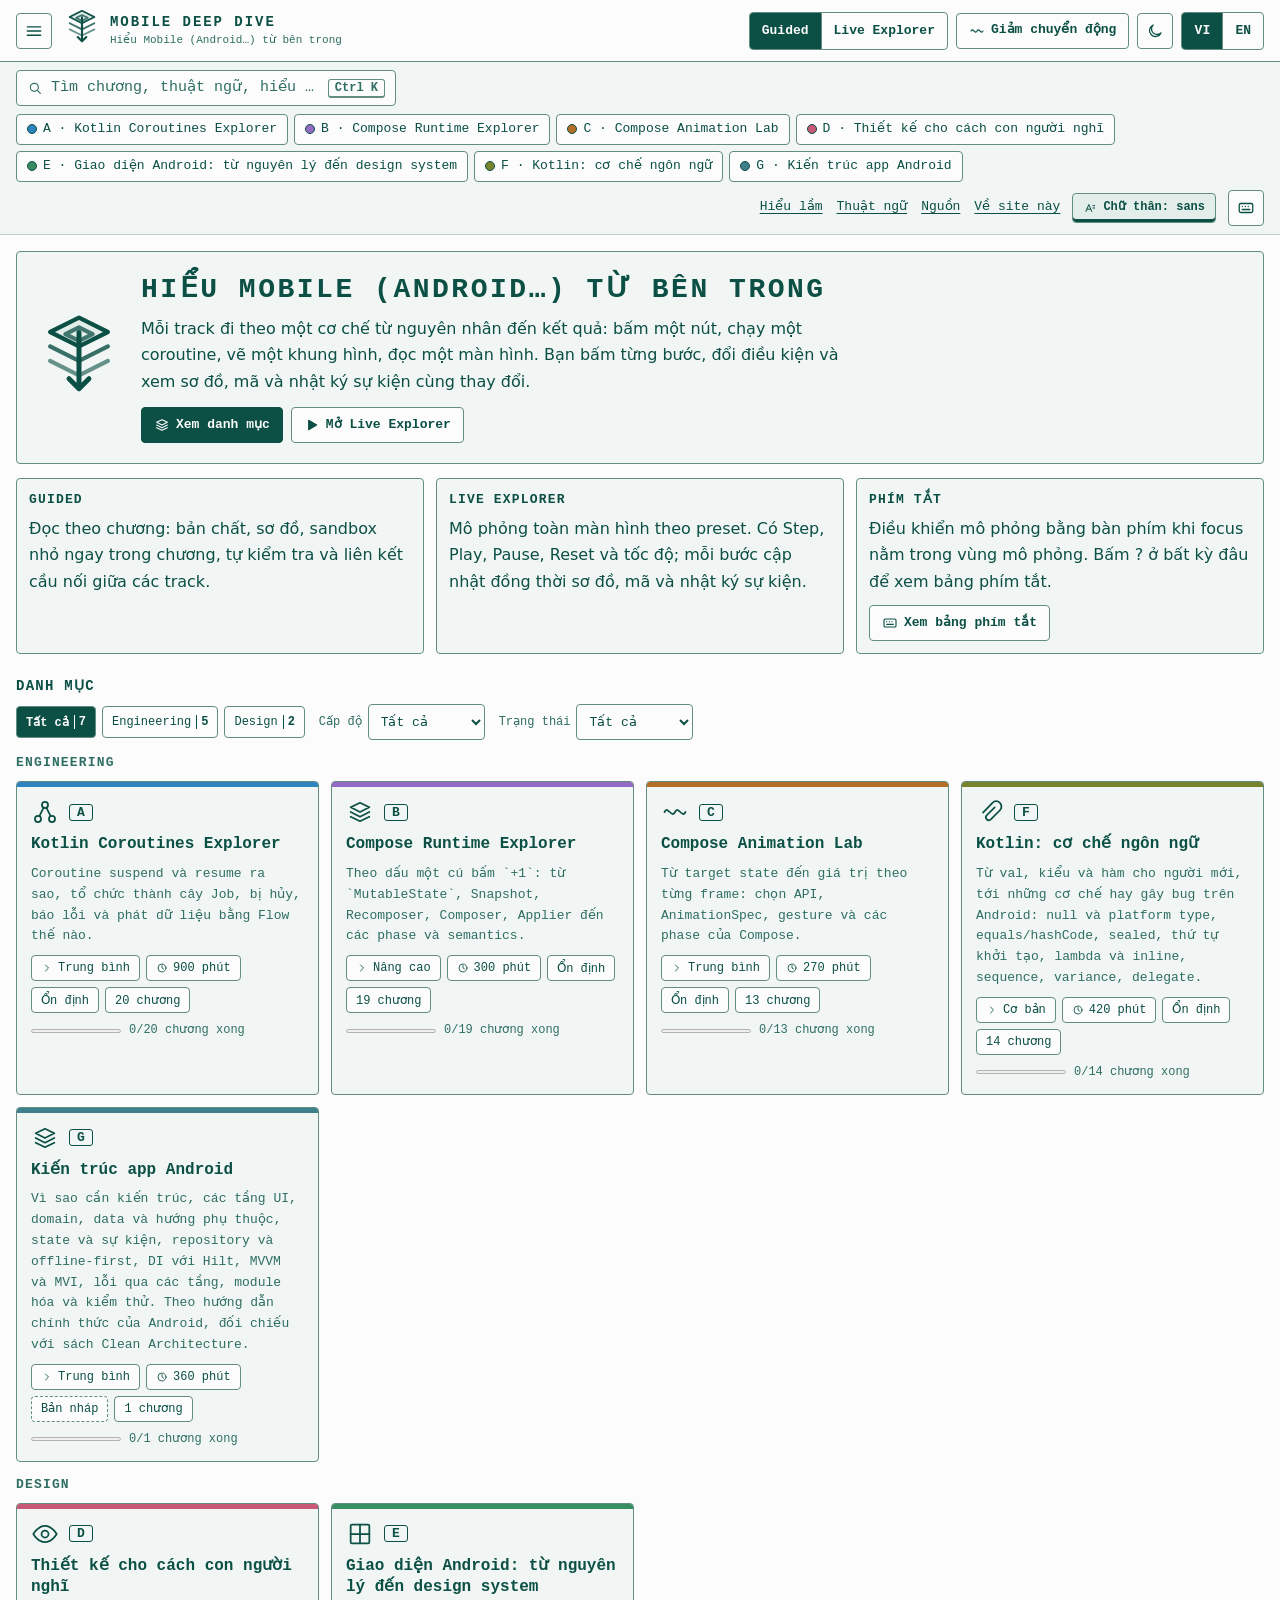
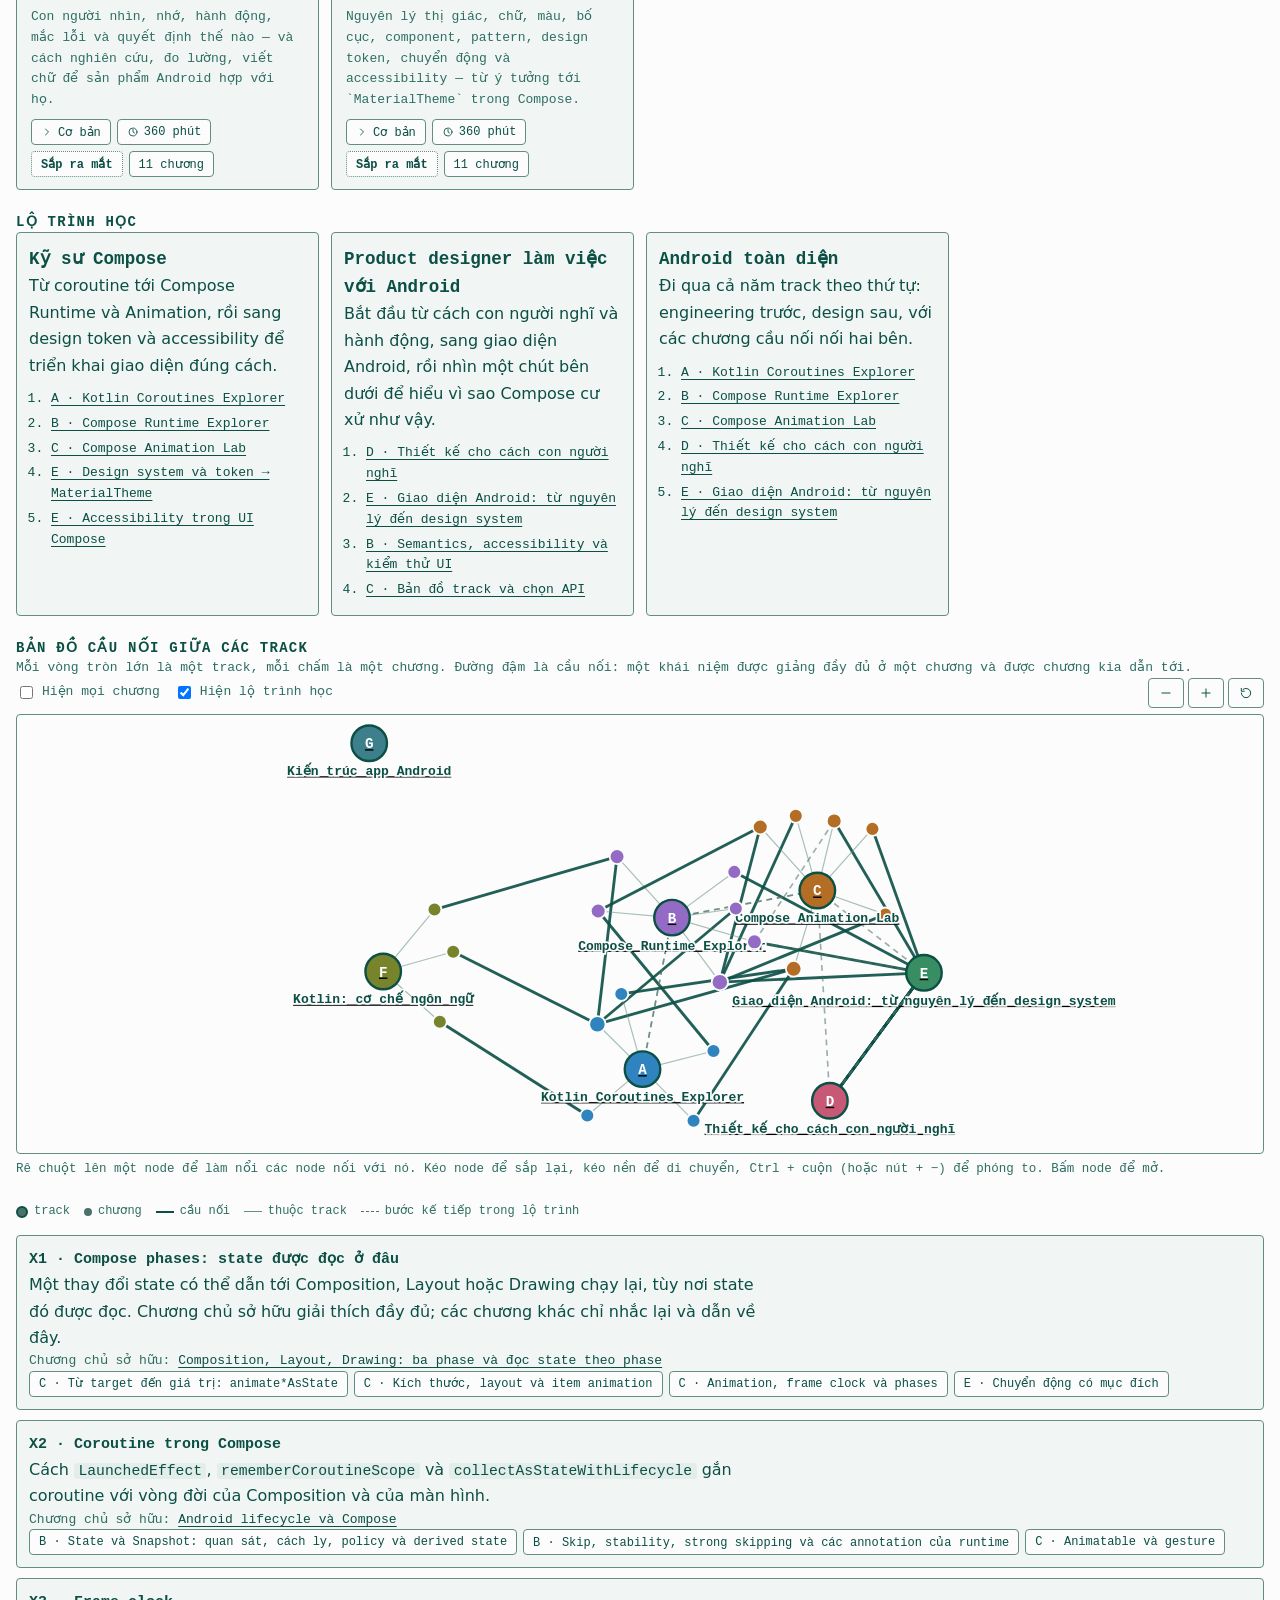
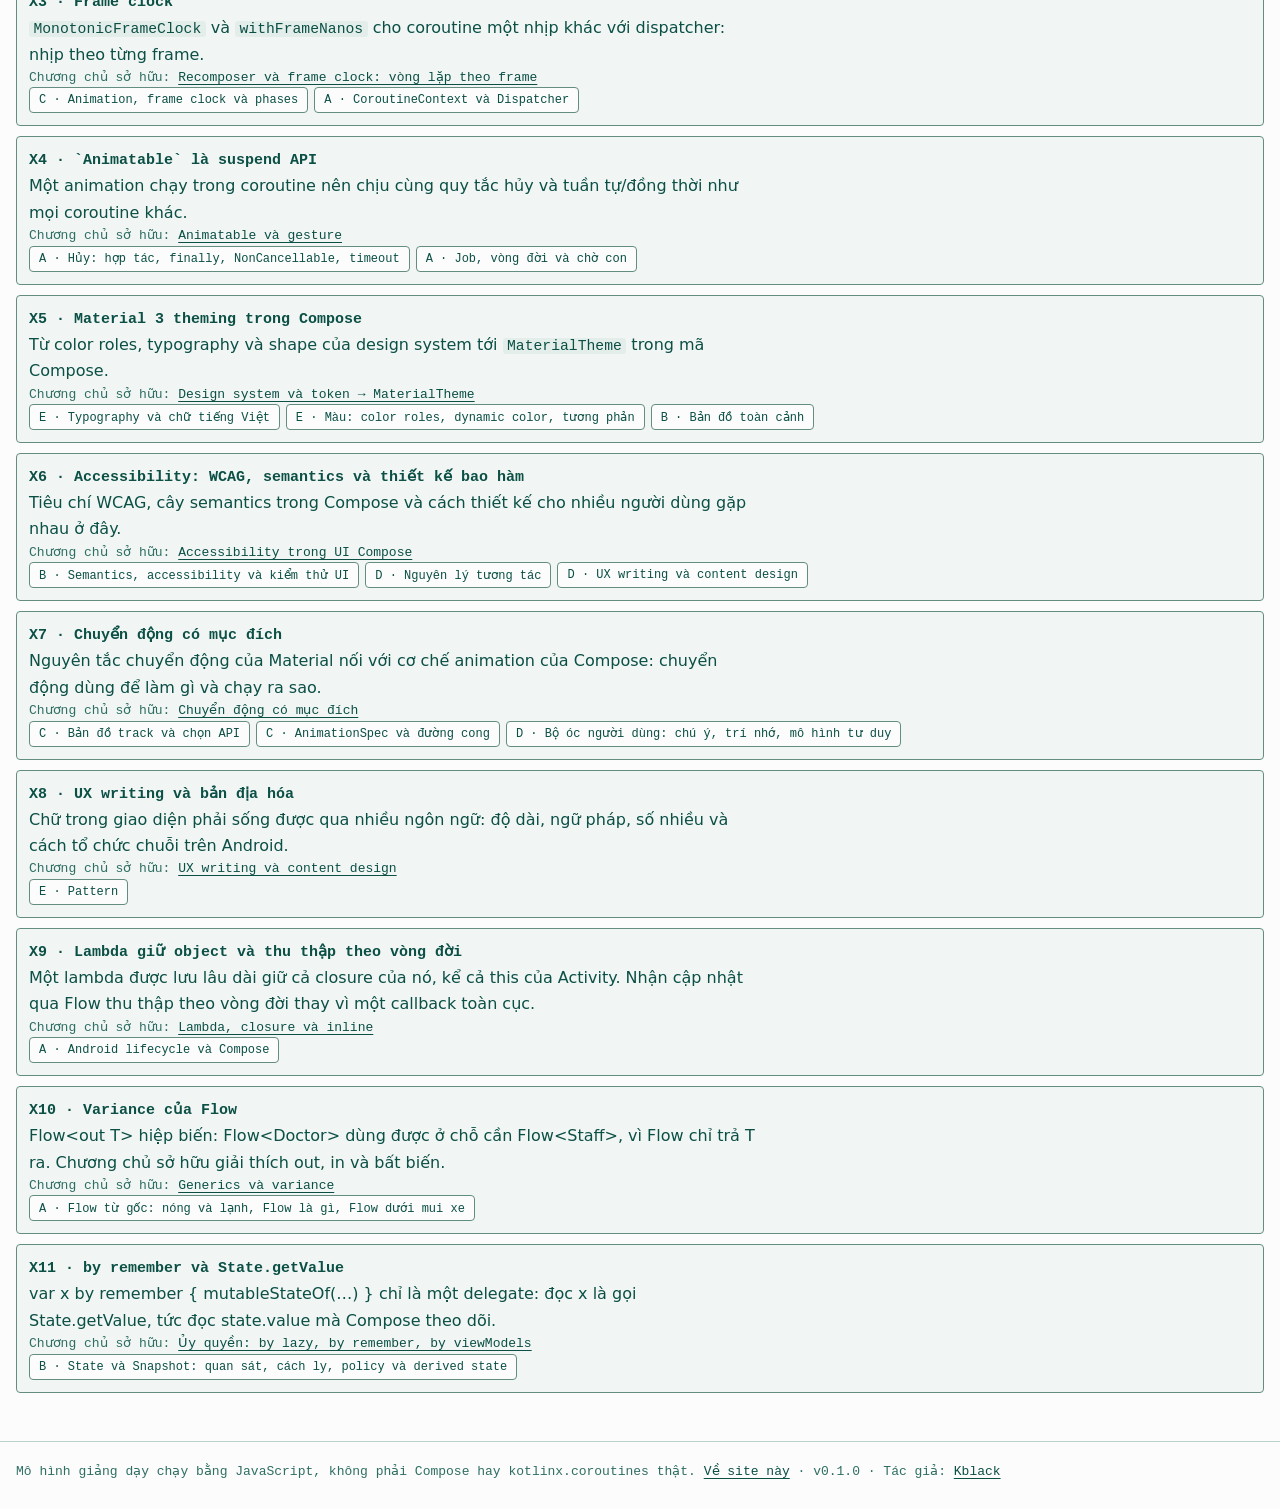
==== commit 38efed08: "Interactive graph view for the bridge map, track pages and glossary" ====
--- a/index.html
+++ b/index.html
@@ -29,6 +29,7 @@
 <script defer src="js/core/diagram.js"></script>
 <script defer src="js/core/ui.js"></script>
 <script defer src="js/core/controls.js"></script>
+<script defer src="js/core/graph.js"></script>
 <script defer src="js/core/search.js"></script>
 <script defer src="js/core/router.js"></script>
 <!-- chuỗi giao diện chung -->
--- a/styles.css
+++ b/styles.css
@@ -672,13 +672,43 @@
 }
 @media print { .topbar, .toolbar, .rail, .controls, .drawer { display: none !important; } }
 /* Bản đồ cầu nối (P7) */
-.bridge-map-wrap { max-width: 100%; overflow: hidden; margin: 0 0 12px; }
-.bridge-map { width: 100%; max-width: 720px; height: auto; display: block; }
-.bridge-map .bm-edge { stroke: var(--line-strong); stroke-width: 1.5; stroke-dasharray: 5 4; }
-.bridge-map .bm-label { font: 700 11px var(--mono); fill: var(--ink-2); }
-.bridge-map .bm-box { fill: var(--paper); stroke: var(--ink); stroke-width: 1.6; }
-.bridge-map .bm-code { font: 800 14px var(--mono); fill: var(--ink); }
-.bridge-map .bm-node:focus-visible .bm-box, .bridge-map .bm-node:hover .bm-box { stroke: var(--focus); stroke-width: 3; }
+/* đồ thị kiểu graph view (js/core/graph.js) */
+.gv { display: grid; gap: 6px; margin: 0 0 14px; }
+.gv-bar { display: flex; flex-wrap: wrap; align-items: center; gap: 6px 14px; font-size: 13px; color: var(--ink-2); }
+.gv-toggle { display: inline-flex; align-items: center; gap: 6px; cursor: pointer; }
+.gv-tools { display: inline-flex; gap: 4px; margin-left: auto; }
+.gv-stage { position: relative; border: 1px solid var(--line-strong); border-radius: var(--radius); background: var(--paper); overflow: hidden; max-width: 100%; }
+.gv-svg { display: block; width: 100%; height: 100%; touch-action: pan-y; cursor: grab; user-select: none; }
+.gv-svg:active { cursor: grabbing; }
+.gv-e { stroke: var(--line-strong); stroke-width: 1; opacity: .55; transition: opacity .15s, stroke-width .15s; }
+.gv-e-bridge { stroke: var(--brand); stroke-width: 2.4; opacity: .9; }
+.gv-e-path { stroke: var(--ink-3); stroke-dasharray: 5 4; stroke-width: 1.4; }
+.gv-e-term { stroke-width: .8; }
+.gv-n { cursor: pointer; touch-action: none; }
+.gv-n circle { fill: var(--ink-3); stroke: var(--paper); stroke-width: 1.5; transition: opacity .15s; }
+.gv-n-hub circle { stroke: var(--ink); stroke-width: 2; }
+.gv-n-term circle { fill: var(--paper-2); stroke: var(--ink-2); stroke-width: 1.2; }
+.gv-code { font: 800 12px var(--mono); fill: #fff; pointer-events: none; }
+.gv-label { font: 11px var(--mono); fill: var(--ink-2); pointer-events: none; paint-order: stroke; stroke: var(--paper); stroke-width: 3px; opacity: 0; transition: opacity .15s; }
+.gv-n-hub .gv-label { font-weight: 700; fill: var(--ink); opacity: 1; }
+.gv-zoomed .gv-label, .gv-labels-all .gv-label, .gv-n.on .gv-label { opacity: 1; }
+.gv-focus .gv-n:not(.on) { opacity: .18; }
+.gv-focus .gv-e { opacity: .08; }
+.gv-focus .gv-e.on { opacity: 1; stroke-width: 2.6; }
+.gv-n.me circle, .gv-n:focus-visible circle { stroke: var(--focus); stroke-width: 3; }
+.gv-n:focus { outline: none; }
+.gv-info { margin: 0; font-size: 12.5px; line-height: 1.45; color: var(--ink-2); min-height: 2.9em; }
+.gv-legend { display: flex; flex-wrap: wrap; gap: 4px 14px; font-size: 12px; color: var(--ink-2); }
+.gv-lg { display: inline-flex; align-items: center; gap: 6px; }
+.gv-lg i { display: inline-block; width: 18px; height: 0; border-top: 1px solid var(--line-strong); }
+.gv-lg-hub i { width: 12px; height: 12px; border: 2px solid var(--ink); border-radius: 50%; background: var(--ink-3); }
+.gv-lg-leaf i { width: 8px; height: 8px; border: 0; border-radius: 50%; background: var(--ink-3); }
+.gv-lg-term i { width: 8px; height: 8px; border: 1.2px solid var(--ink-2); border-radius: 50%; background: var(--paper-2); }
+.gv-lg-bridge i { border-top: 2.4px solid var(--brand); }
+.gv-lg-path i { border-top: 1.4px dashed var(--ink-3); }
+.gv-details > summary { cursor: pointer; font-weight: 700; }
+.gv-details[open] > summary { margin-bottom: 10px; }
+@media (prefers-reduced-motion: reduce) { .gv-e, .gv-n circle, .gv-label { transition: none; } }
 
 /* Hình trực quan dạng bảng, ma trận, hộp lồng (ADE.registerScreen với opts; track kỹ thuật dùng) */
 .vz { width: 100%; max-width: 640px; display: grid; gap: 8px; }
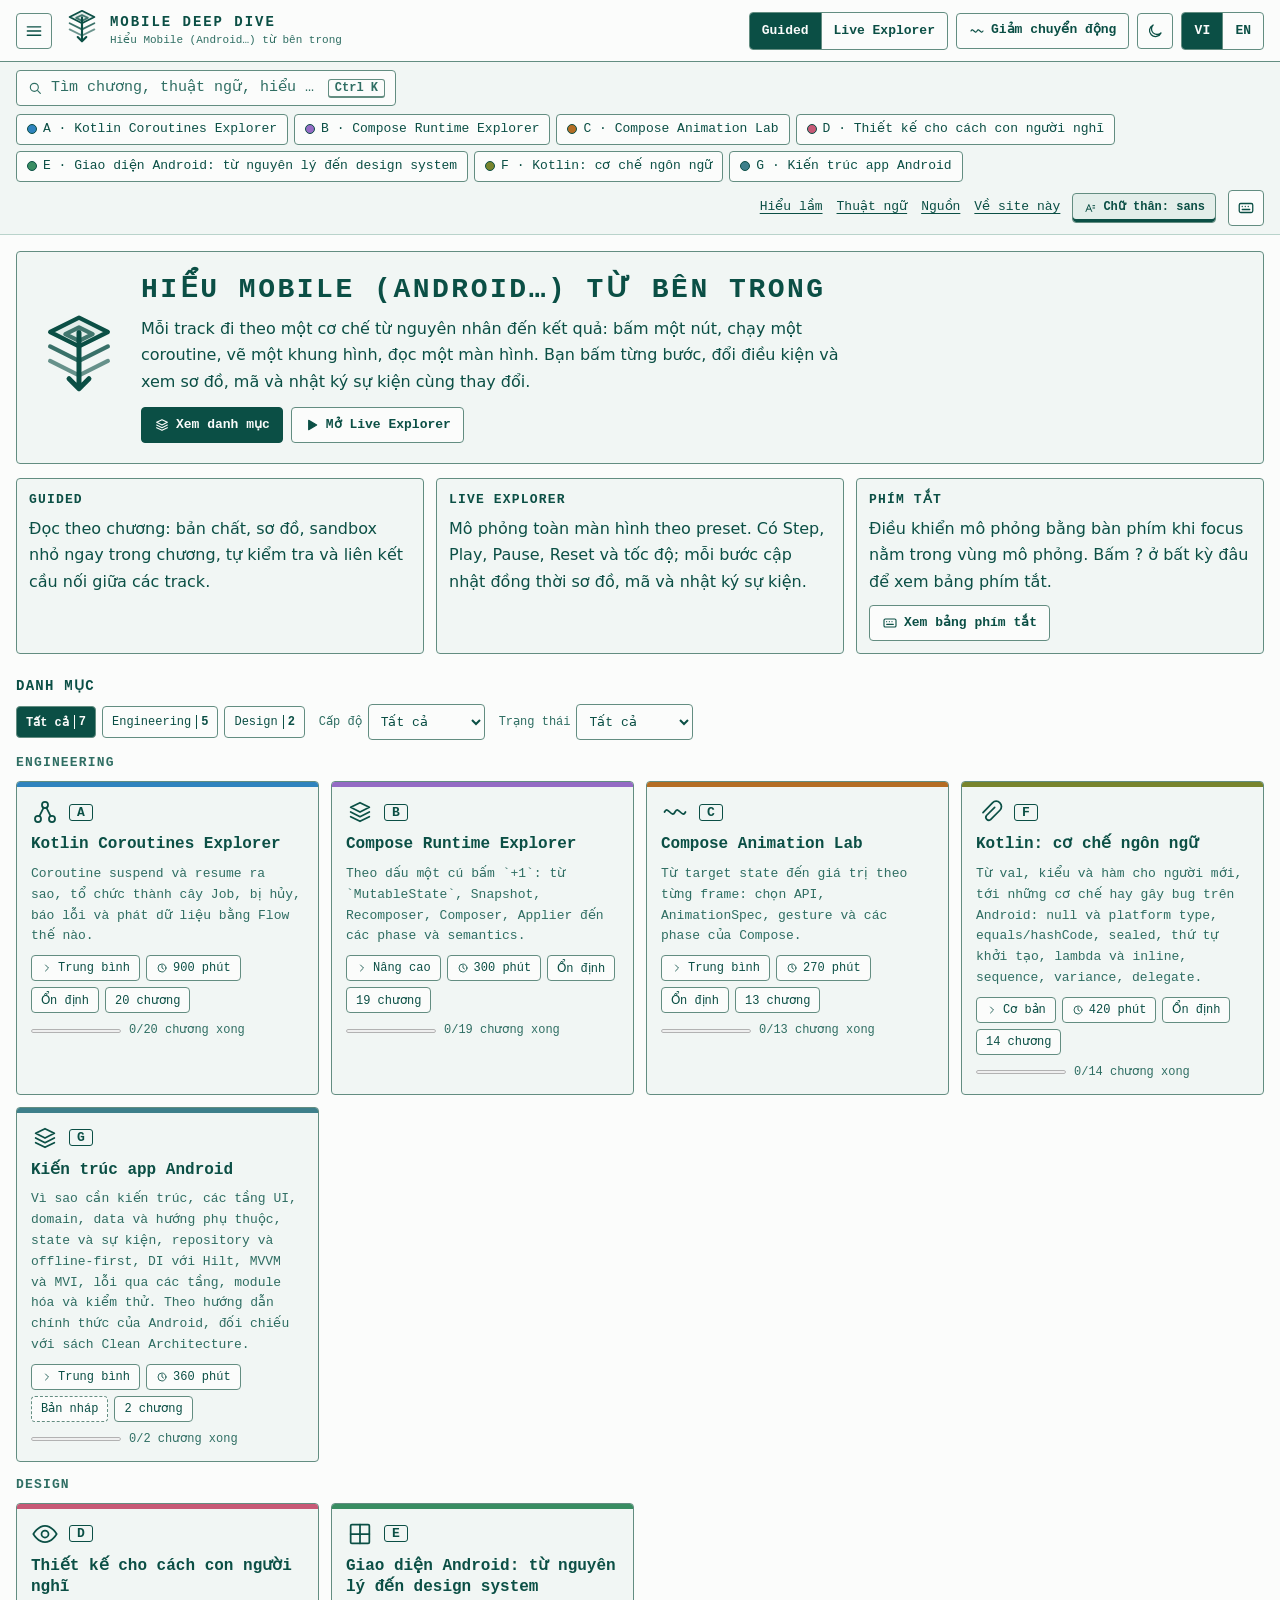
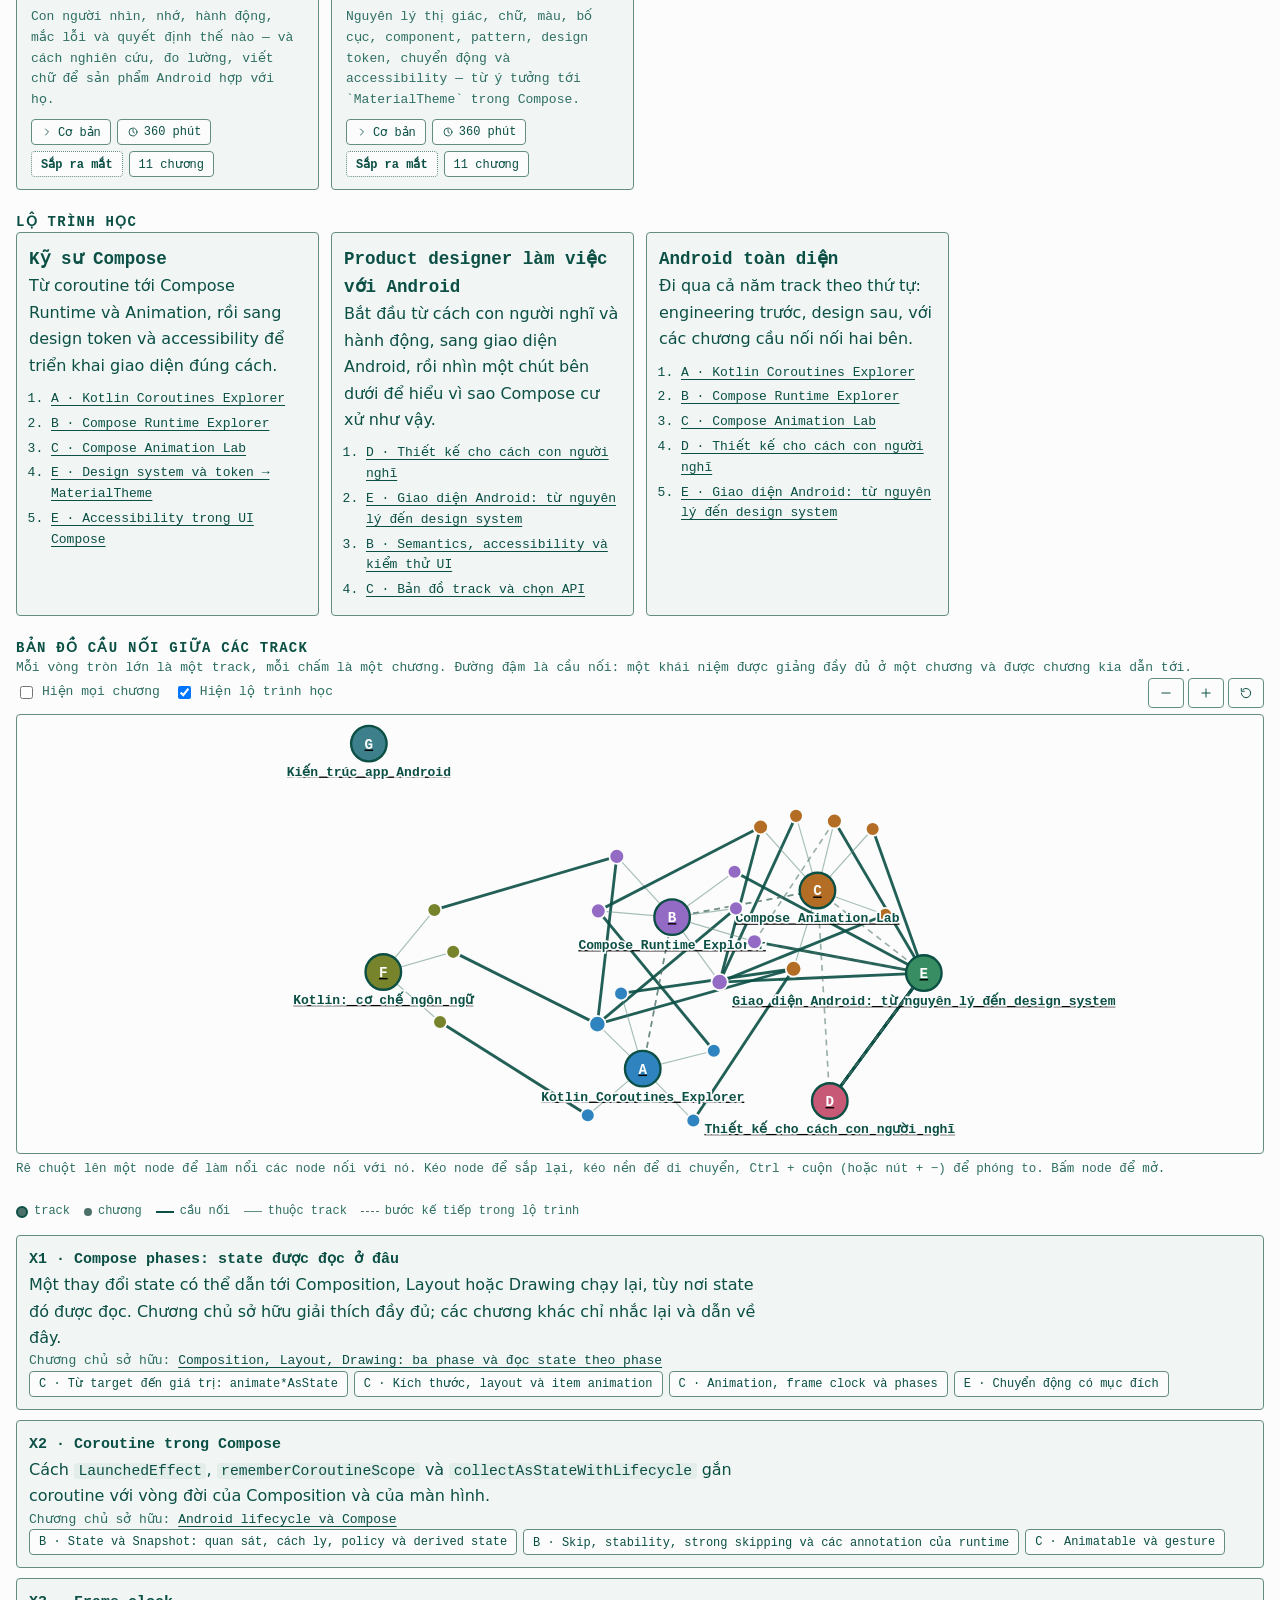
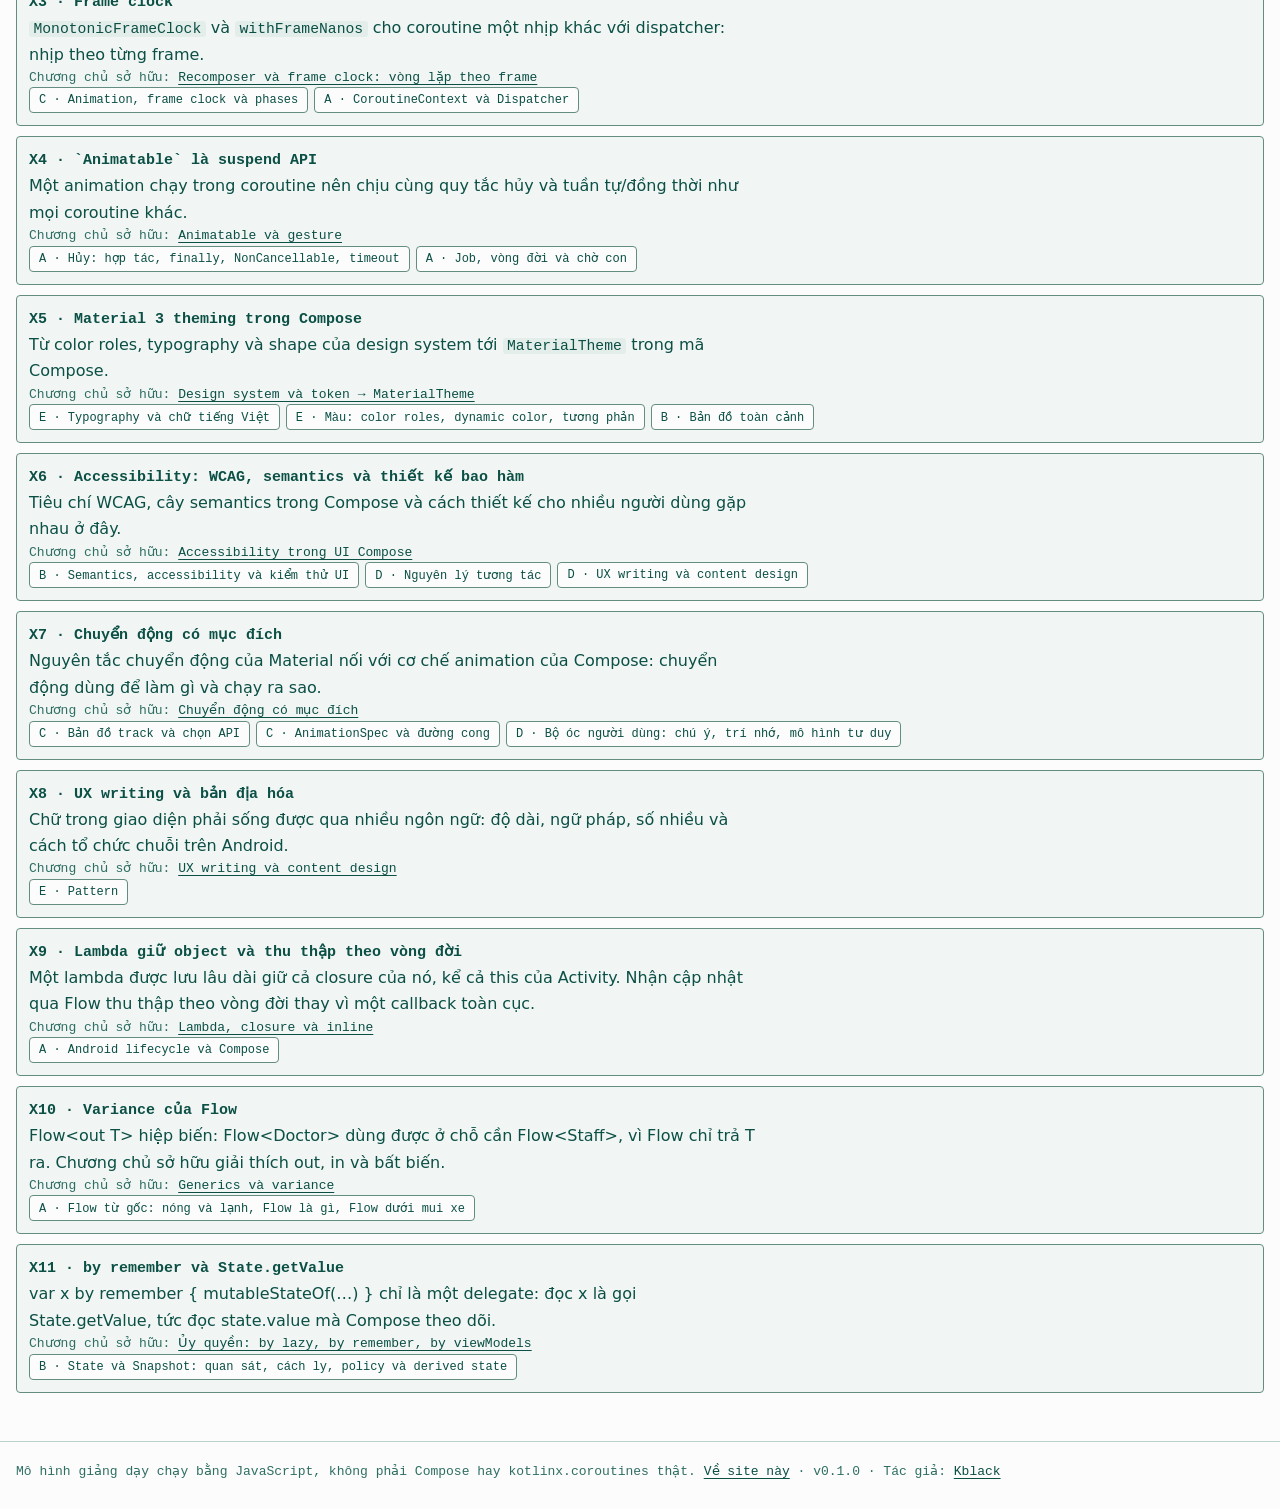
==== commit 5ed80dca: "Architecture track G2: layers, dependency direction, SSOT and UDF, with a dependency graph visual" ====
--- a/index.html
+++ b/index.html
@@ -123,6 +123,7 @@
 <script defer src="tracks/arch/misconceptions.en.js"></script>
 <script defer src="tracks/arch/models/models.js"></script>
 <script defer src="tracks/arch/views/views.js"></script>
+<script defer src="tracks/arch/views/visuals.js"></script>
 <!-- /track: arch -->
 <!-- track: ux -->
 <script defer src="tracks/ux/manifest.js"></script>
--- a/styles.css
+++ b/styles.css
@@ -729,3 +729,28 @@
 .vz-box > .vz-h { font-weight: 700; color: var(--ink-2); }
 .vz-box .vz-box { margin-left: 14px; background: var(--paper-2); }
 .vz-legend { display: flex; flex-wrap: wrap; gap: 6px 14px; font-size: 12px; color: var(--ink-2); }
+/* đồ thị phụ thuộc (hình trực quan theo bước, ví dụ track G chương G2): mũi tên = "A biết về B" */
+.vz-dg { display: block; width: 100%; min-width: 420px; height: auto; font-family: var(--mono); }
+.vz-dg-n rect { fill: var(--paper); stroke: var(--ink); stroke-width: 1.5; }
+.vz-dg-n.bad rect { stroke: var(--tok-error); stroke-width: 2.2; }
+.vz-dg-n.skip rect { fill: none; stroke: var(--line-strong); stroke-dasharray: 4 4; }
+.vz-dg-t { font-size: 12.5px; font-weight: 700; fill: var(--ink); }
+.vz-dg-s { font-size: 11px; fill: var(--ink-2); }
+.vz-dg-n.skip .vz-dg-t { fill: var(--ink-3); font-weight: 400; }
+.vz-dg-e { fill: none; stroke: var(--ink); stroke-width: 1.6; }
+.vz-dg-e.up { stroke: var(--brand); stroke-width: 2.2; }
+.vz-dg-e.bad { stroke: var(--tok-error); stroke-width: 2.2; stroke-dasharray: 6 4; }
+.vz-dg-head { fill: var(--ink); }
+.vz-dg-head.bad { fill: var(--tok-error); }
+.vz-dg-head.data { fill: var(--tok-state); }
+.vz-dg-data { fill: none; stroke: var(--tok-state); stroke-width: 1.8; stroke-dasharray: 2 4; }
+.vz-dg-datat { font-size: 11px; fill: var(--tok-state); font-weight: 700; }
+.vz-dg-badt { font-size: 11px; fill: var(--tok-error); font-weight: 700; }
+.vz-dg-mod { fill: var(--paper-2); stroke: var(--line-strong); stroke-dasharray: 5 4; }
+.vz-dg-modt { font-size: 11px; font-weight: 700; fill: var(--ink-2); }
+.vz-dg-build.bad { color: var(--tok-error); }
+.vz-dg-lg { display: inline-flex; align-items: center; gap: 6px; }
+.vz-dg-lg i { display: inline-block; width: 20px; border-top: 1.6px solid var(--ink); }
+.vz-dg-lg i.bad { border-top: 2.2px dashed var(--tok-error); }
+.vz-dg-lg i.data { border-top: 1.8px dotted var(--tok-state); }
+.vz-dg-lg i.m { width: 14px; height: 10px; border: 1px dashed var(--line-strong); background: var(--paper-2); }
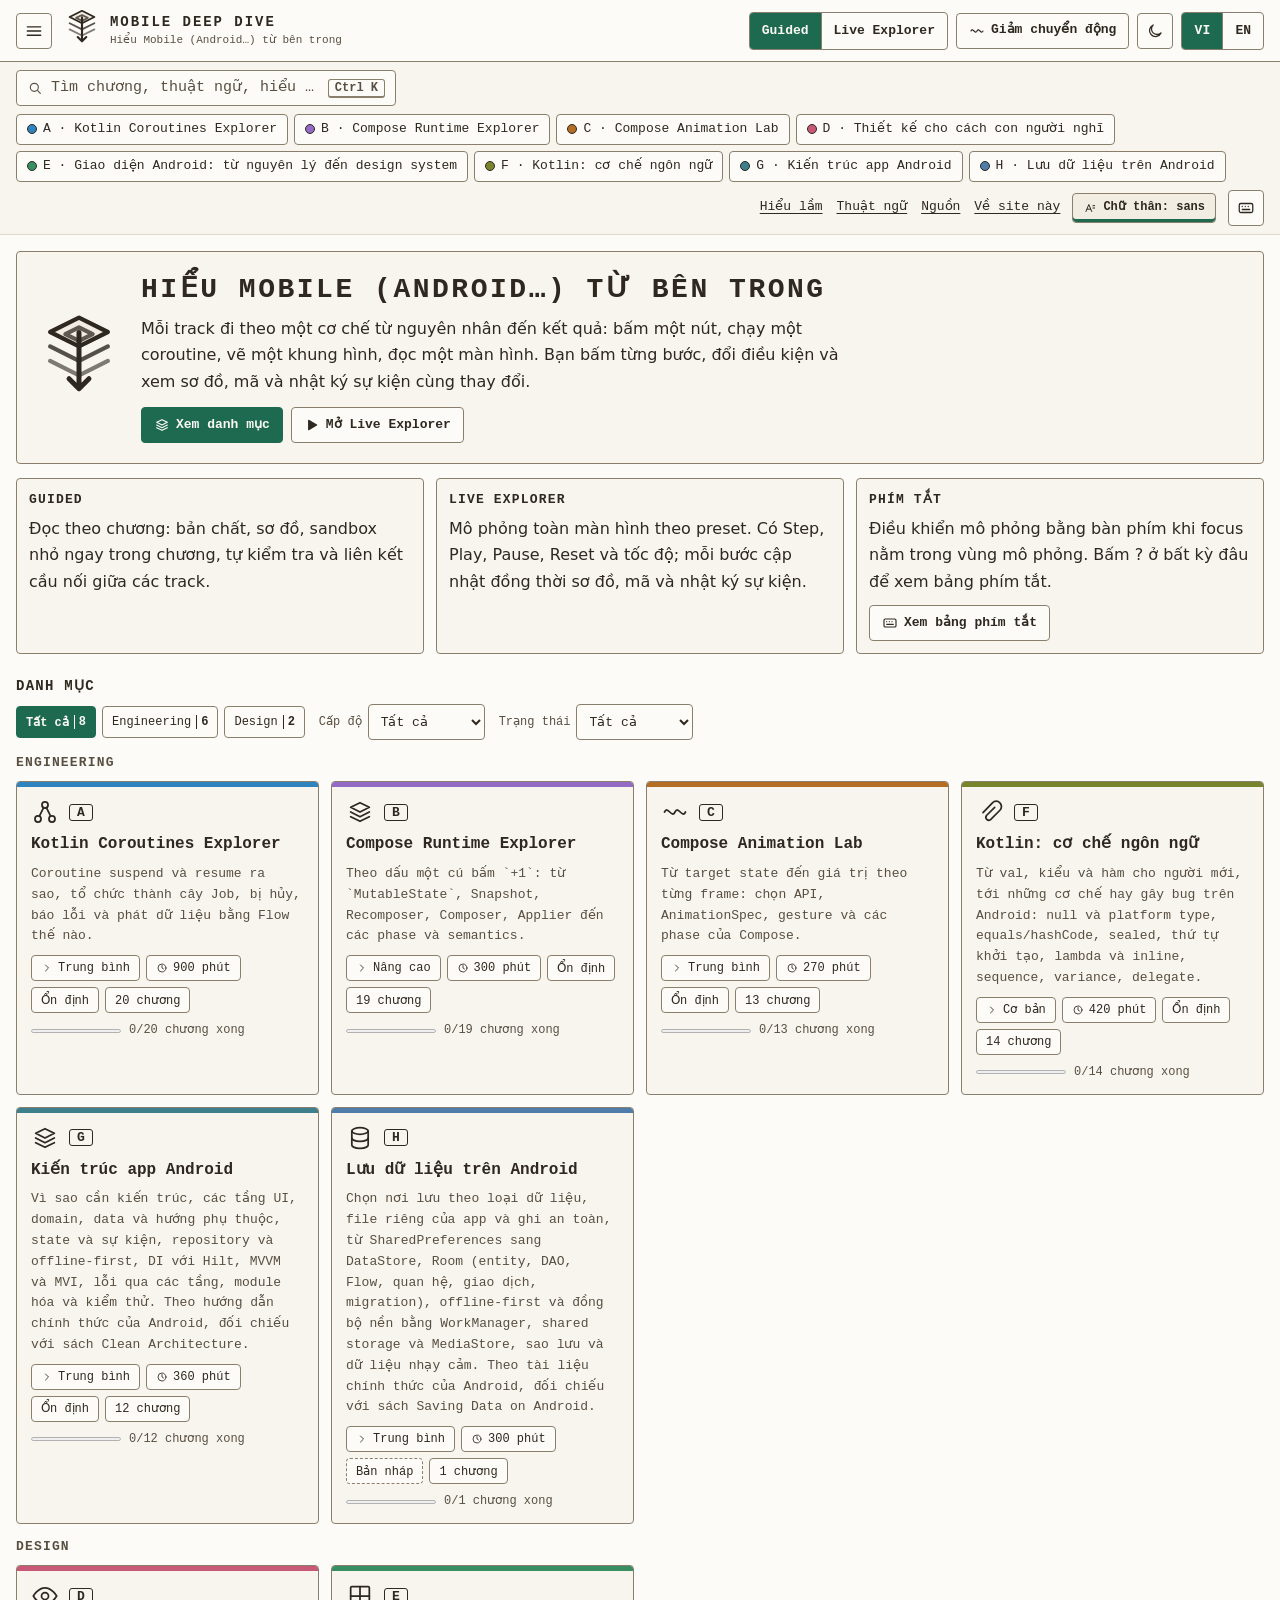
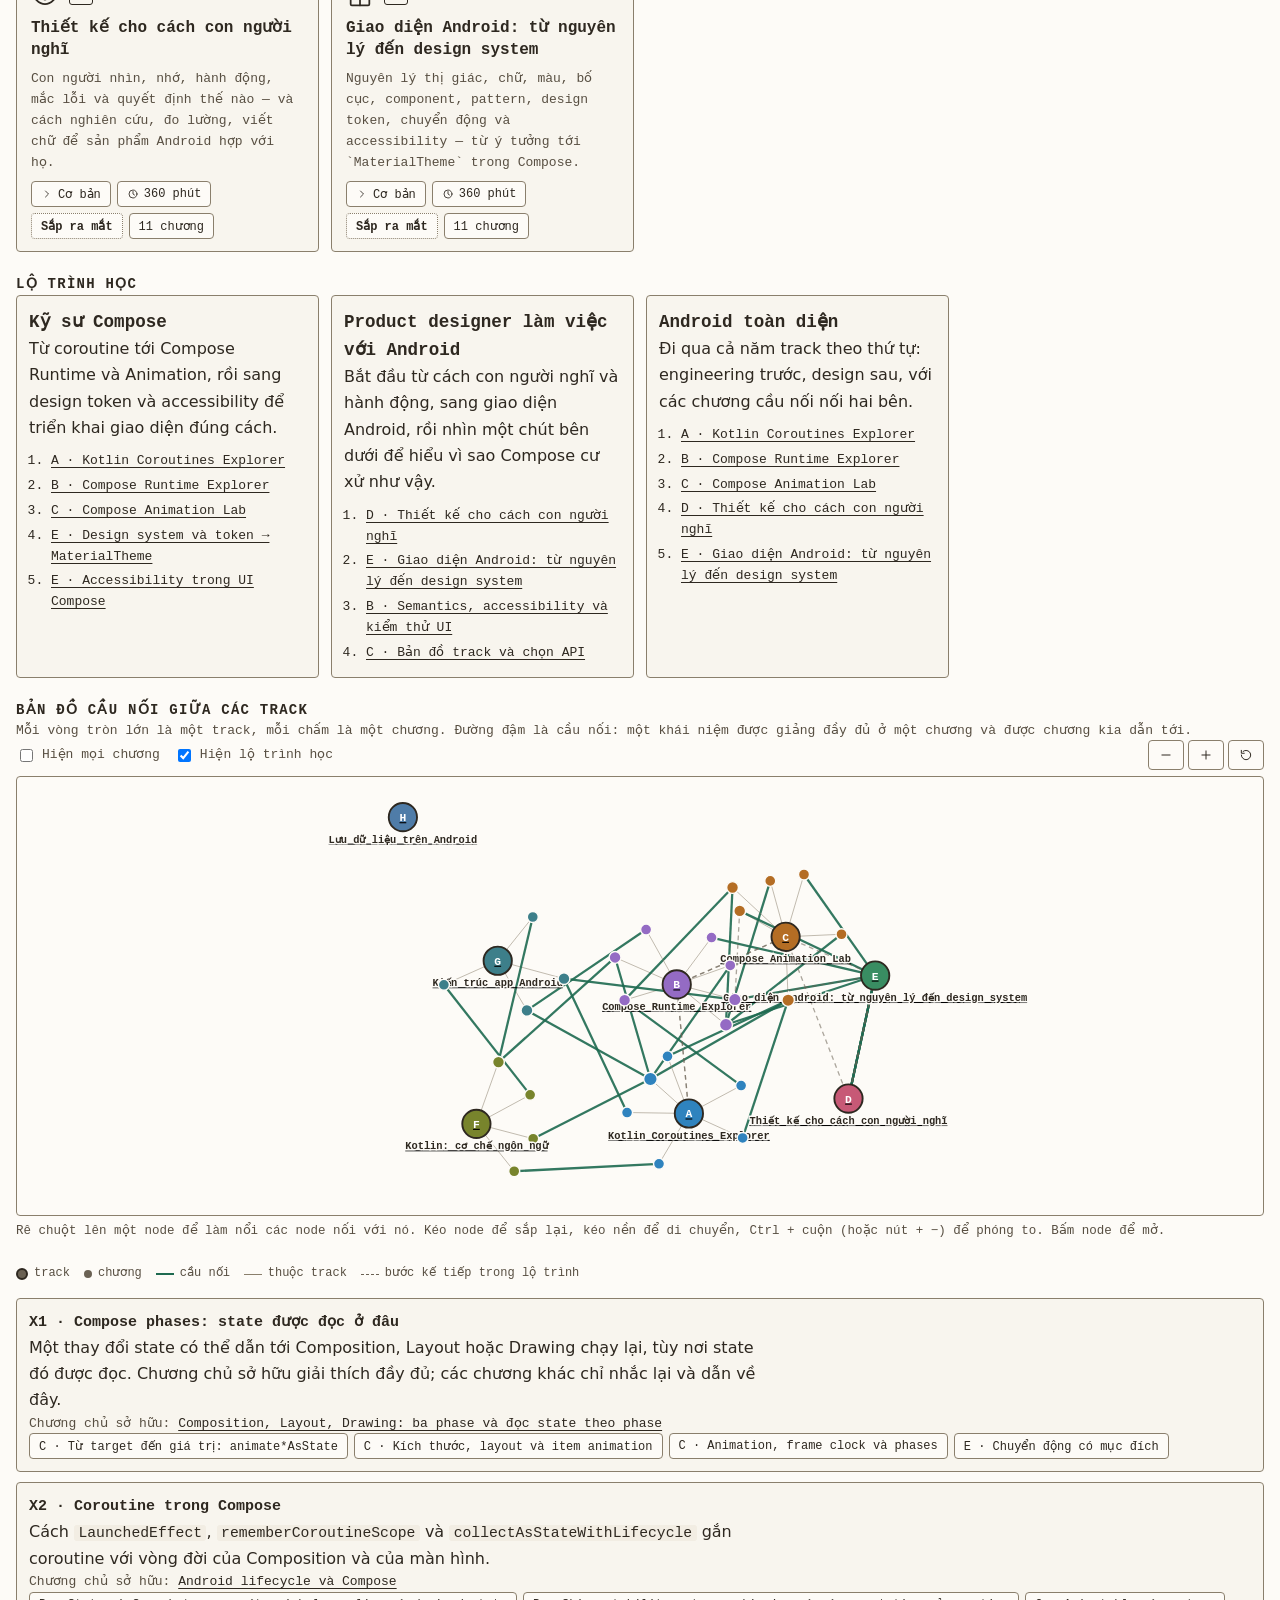
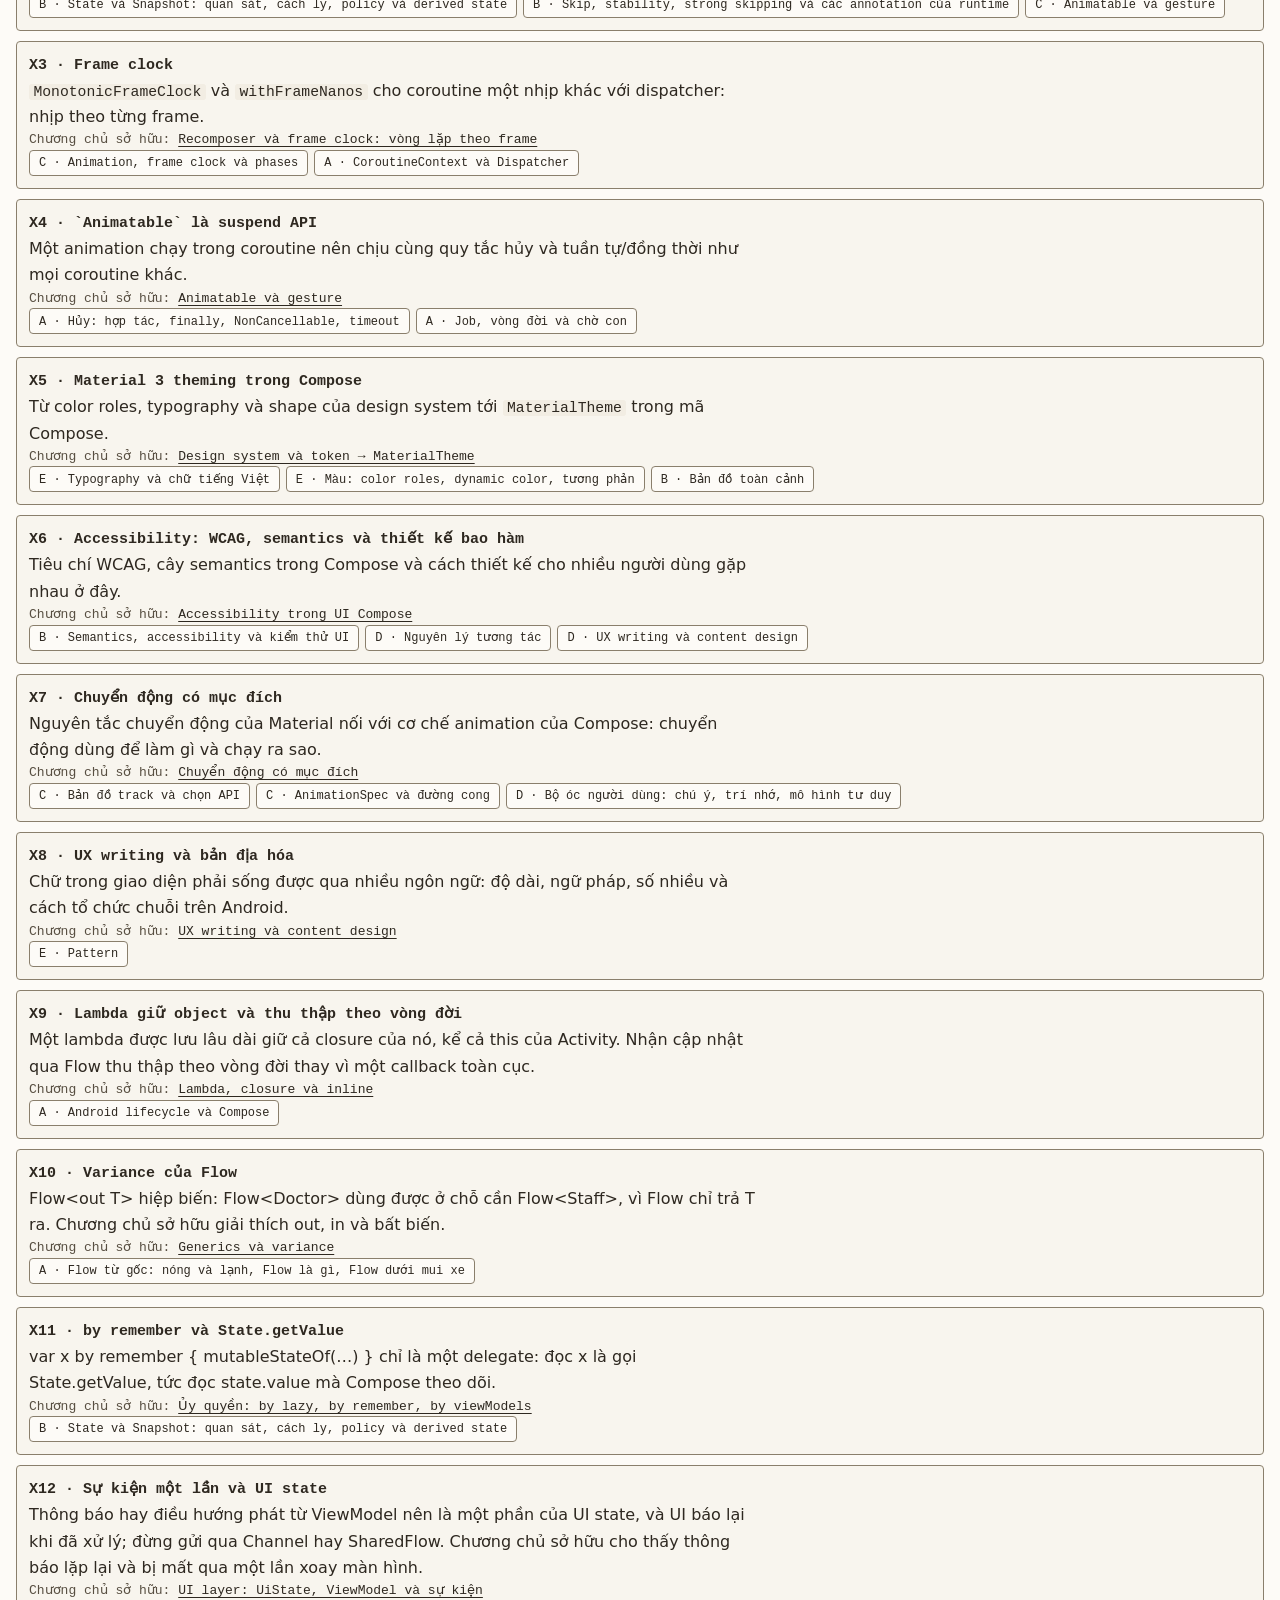
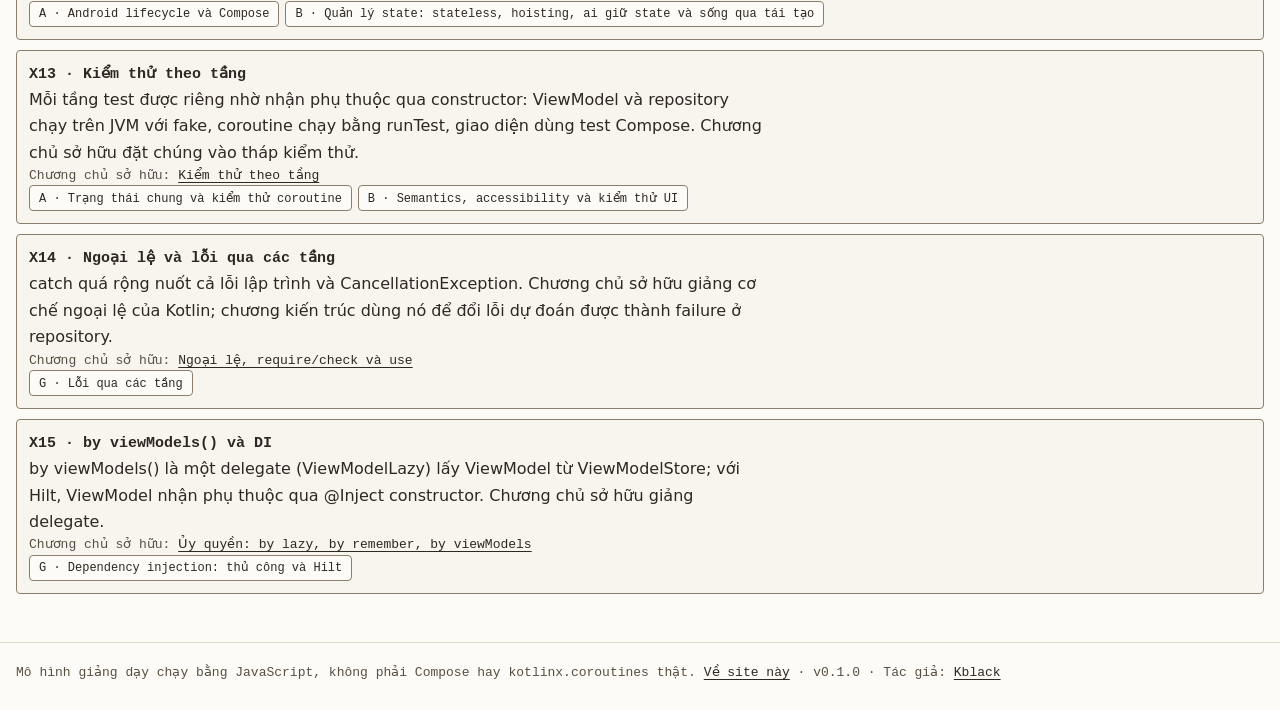
==== commit c6850d9c: "Saving Data track H: scaffold and H1 choosing where to store, with a decision tree" ====
--- a/index.html
+++ b/index.html
@@ -125,6 +125,20 @@
 <script defer src="tracks/arch/views/views.js"></script>
 <script defer src="tracks/arch/views/visuals.js"></script>
 <!-- /track: arch -->
+<!-- track: storage -->
+<script defer src="tracks/storage/manifest.js"></script>
+<script defer src="tracks/storage/content.vi.js"></script>
+<script defer src="tracks/storage/content.en.js"></script>
+<script defer src="tracks/storage/code.js"></script>
+<script defer src="tracks/storage/sources.js"></script>
+<script defer src="tracks/storage/glossary.vi.js"></script>
+<script defer src="tracks/storage/glossary.en.js"></script>
+<script defer src="tracks/storage/misconceptions.vi.js"></script>
+<script defer src="tracks/storage/misconceptions.en.js"></script>
+<script defer src="tracks/storage/models/models.js"></script>
+<script defer src="tracks/storage/views/views.js"></script>
+<script defer src="tracks/storage/views/visuals.js"></script>
+<!-- /track: storage -->
 <!-- track: ux -->
 <script defer src="tracks/ux/manifest.js"></script>
 <script defer src="tracks/ux/content.vi.js"></script>
--- a/styles.css
+++ b/styles.css
@@ -3,21 +3,22 @@
    Giá trị màu và số đo tương phản: docs/research/global.md mục 5 (WCAG 2.2, công thức luminance; 3 chữ số thập phân).
    Ngưỡng: chữ >= 4.5:1 (1.4.3), non-text >= 3:1 (1.4.11); biên nội bộ 4.55 / 3.10.
    Tối thiểu đã đo (paper / paper-2 / paper-3):
-     light  chữ ink-3 4.561 · token 4.565 (ui) · line-strong 3.126 · focus 3.613 · accent track >= 3.427
-     dark   chữ ink-3 4.553 · token 5.091 (error) · line-strong 3.130 · focus 8.769 · accent track >= 3.427
+     light  (giấy sáng ấm, 2026-11-24) chữ ink-3 5.221 · token 4.654 (flow) · line-strong 3.375 · focus 4.303 · accent track >= 3.488 · mã >= 4.626
+     dark   (giấy tối ấm, 2026-11-24) chữ ink-3 5.332 · token 5.729 (error) · line-strong 3.695 · focus 9.019 · accent track >= 3.472 · mã >= 4.646
    --line (1.3-1.9:1) CHỈ trang trí; viền control và nét sơ đồ có nghĩa dùng --line-strong.
    Chip và chú giải dùng chữ --ink; màu token chỉ ở icon, viền, nét. */
 
 :root {
-  --ink: #0B4F45; --ink-2: #2F6E63; --ink-3: #4C716A;
-  --paper: #FBFCFB; --paper-2: #F1F6F4; --paper-3: #E3EEEA;
-  --line: #B9D3CB; --line-strong: #638D81; --grid-iso: rgba(11, 79, 69, .07);
-  --brand: #0B4F45; --focus: #C25E00; --row-active: #E3EEEA;
-  --tok-state: #925F00; --tok-signal: #B0287A; --tok-runtime: #6236C9; --tok-ui: #0B776D;
+  /* "Giấy sáng ấm" (2026-11-24, đi cặp với dark "Giấy tối ấm"): nền giấy ngà, chữ nâu than; điểm nhấn xanh-lục */
+  --ink: #2E2820; --ink-2: #584F42; --ink-3: #6A6153;
+  --paper: #FDFBF7; --paper-2: #F8F5EE; --paper-3: #F2EDE3;
+  --line: #E0D8C8; --line-strong: #8A7F6C; --grid-iso: rgba(46, 40, 32, .06);
+  --brand: #1E6A50; --focus: #B4530B; --row-active: #F2EDE3;
+  --tok-state: #925F00; --tok-signal: #B0287A; --tok-runtime: #6236C9; --tok-ui: #0A6E65;
   --tok-coroutine: #1D5FD1; --tok-job: #1F793A; --tok-thread: #5B6878; --tok-flow: #587300;
-  --tok-cancel: #AC4E0C; --tok-error: #C42B32; --tok-anim: #0B4F45;
+  --tok-cancel: #AC4E0C; --tok-error: #C42B32; --tok-anim: #1E6A50;
   /* mã: sắc độ gốc One Light (Atom), chỉnh độ sáng cho đủ ≥ 4.6:1 trên --syn-bg và --syn-hl (đo trong docs/design-principles.md) */
-  --syn-bg: #F4F8F6; --syn-hl: #DFEBE6; --syn-fg: #383A42; --syn-ln: #7A8581;
+  --syn-bg: #F8F5EE; --syn-hl: #EFE9DE; --syn-fg: #383A42; --syn-ln: #6F6758;
   --syn-kw: #A626A4; --syn-str: #387137; --syn-esc: #016B98; --syn-num: #895E01;
   --syn-com: #65666D; --syn-ann: #C32B1D; --syn-type: #0B7269; --syn-fn: #1056EF;
   --radius: 4px;
@@ -26,19 +27,24 @@
   color-scheme: light;
 }
 :root[data-theme="dark"] {
-  --ink: #BFE3D6; --ink-2: #8FBFB1; --ink-3: #6C9C8F;
-  --paper: #0A1512; --paper-2: #10201B; --paper-3: #173029;
-  --line: #2A4A41; --line-strong: #4F8073; --grid-iso: rgba(191, 227, 214, .06);
-  --brand: #5FD3A8; --focus: #FFC24D; --row-active: #173029;
+  /* "Giấy tối ấm" (người dùng chọn 2026-11-24): nền nâu trầm, chữ màu giấy ngà; điểm nhấn vẫn xanh-lục */
+  --ink: #EEE8DC; --ink-2: #C3BAAA; --ink-3: #9D9584;
+  --paper: #1A1814; --paper-2: #201E19; --paper-3: #25221D;
+  --line: #36322B; --line-strong: #82796B; --grid-iso: rgba(238, 232, 220, .05);
+  --brand: #7DD8AF; --focus: #FFB547; --row-active: #25221D;
   --tok-state: #F2B84B; --tok-signal: #F472B6; --tok-runtime: #A78BFA; --tok-ui: #2DD4BF;
   --tok-coroutine: #60A5FA; --tok-job: #4ADE80; --tok-thread: #94A3B8; --tok-flow: #BEF264;
   --tok-cancel: #FB923C; --tok-error: #F87171; --tok-anim: #E2E8F0;
-  /* mã: sắc độ One Dark (Atom) trên nền xanh-lục đậm của site */
-  --syn-bg: #13211D; --syn-hl: #1F362F; --syn-fg: #ABB2BF; --syn-ln: #717B94;
+  /* mã: sắc độ One Dark (Atom) trên nền nâu trầm; số dòng sáng lên để đủ ≥ 4.6:1 */
+  --syn-bg: #1E1C17; --syn-hl: #2C2923; --syn-fg: #ABB2BF; --syn-ln: #9A917F;
   --syn-kw: #C980DF; --syn-str: #98C379; --syn-esc: #56B6C2; --syn-num: #D19A66;
   --syn-com: #959BA8; --syn-ann: #E47D85; --syn-type: #E5C07B; --syn-fn: #61AFEF;
   color-scheme: dark;
 }
+
+/* chuyển cảnh khi đổi theme (app.js switchTheme): tắt hiệu ứng mờ dần mặc định, để vòng tròn lan ra là chuyển động duy nhất */
+::view-transition-old(root), ::view-transition-new(root) { animation: none; mix-blend-mode: normal; }
+::view-transition-new(root) { z-index: 2; }
 
 /* ---------- nền tảng ---------- */
 *, *::before, *::after { box-sizing: border-box; }
@@ -94,7 +100,7 @@
 .searchbox .ph { flex: 1; overflow: hidden; text-overflow: ellipsis; white-space: nowrap; }
 .ctx-chips { display: flex; flex-wrap: wrap; gap: 6px; }
 .ctx-chip { display: inline-flex; align-items: center; gap: 6px; padding: 4px 10px; border: 1px solid var(--line-strong); border-radius: var(--radius); background: var(--paper); text-decoration: none; font-size: 13px; }
-.ctx-chip.on { background: var(--ink); color: var(--paper); border-color: var(--ink); font-weight: 700; }
+.ctx-chip.on { background: var(--brand); color: var(--paper); border-color: var(--brand); font-weight: 700; }
 .toplinks { display: flex; flex-wrap: wrap; gap: 4px 14px; margin-left: auto; font-size: 13px; }
 .toplinks a.on { font-weight: 800; text-decoration-thickness: 3px; }
 .foot { padding: 20px 16px 28px; color: var(--ink-2); font-size: 13px; border-top: 1px solid var(--line); margin-top: 32px; }
@@ -120,11 +126,11 @@
 .seg { display: inline-flex; border: 1px solid var(--line-strong); border-radius: var(--radius); overflow: hidden; background: var(--paper); }
 .seg-b { min-height: 36px; min-width: 40px; padding: 4px 12px; border: 0; background: transparent; color: var(--ink); font: 700 13px var(--mono); cursor: pointer; display: inline-flex; align-items: center; justify-content: center; text-decoration: none; }
 .seg-b + .seg-b { border-left: 1px solid var(--line-strong); }
-.seg-b.on { background: var(--ink); color: var(--paper); }
+.seg-b.on { background: var(--brand); color: var(--paper); }
 .chips { display: flex; flex-wrap: wrap; gap: 6px; }
 .chip { display: inline-flex; align-items: center; gap: 5px; padding: 2px 9px; min-height: 26px; border: 1px solid var(--line-strong); border-radius: var(--radius); background: var(--paper); font: 12px var(--mono); color: var(--ink); text-decoration: none; }
 .chip.btn { min-height: 32px; cursor: pointer; }
-.chip.on { background: var(--ink); color: var(--paper); font-weight: 700; }
+.chip.on { background: var(--brand); color: var(--paper); border-color: var(--brand); font-weight: 700; }
 .chip b { font-weight: 700; padding-left: 4px; border-left: 1px solid currentColor; }
 .chip.status-draft { border-style: dashed; }
 .chip.status-soon { border-style: dotted; font-weight: 700; }
@@ -725,10 +731,24 @@
 .vz-chip { display: inline-block; margin: 1px 2px; padding: 1px 6px; border: 1px solid var(--line-strong); border-radius: 3px; background: var(--paper-2); }
 .vz-chip.bad { border-color: var(--tok-error); color: var(--tok-error); }
 .vz-chip.hl { outline: 2px solid var(--focus); }
+.vz-chip.ok { border-color: var(--brand); box-shadow: inset 0 -2px 0 var(--brand); font-weight: 700; }
+.vz-chip.dim { color: var(--ink-3); border-style: dashed; }
 .vz-box { border: 1px solid var(--line-strong); border-radius: var(--radius); padding: 8px 10px 10px; background: var(--paper); display: grid; gap: 6px; font: 13px/1.4 var(--mono); color: var(--ink); }
 .vz-box > .vz-h { font-weight: 700; color: var(--ink-2); }
 .vz-box .vz-box { margin-left: 14px; background: var(--paper-2); }
 .vz-legend { display: flex; flex-wrap: wrap; gap: 6px 14px; font-size: 12px; color: var(--ink-2); }
+.vz-lanes th:first-child { min-width: 88px; }
+.vz-lanes td { min-width: 96px; font-size: 12.5px; }
+/* cây quyết định dạng bậc thang (track H, H1): câu hỏi | Có → | lá; "Không" đi xuống câu sau */
+.vz-dt { display: grid; gap: 4px; }
+.vz-dt-row { display: grid; grid-template-columns: minmax(0, 1.5fr) auto minmax(0, 1fr); gap: 8px; align-items: center; }
+.vz-dt-row.off { opacity: .55; }
+.vz-dt-arr, .vz-dt-no { font: 12px/1.3 var(--mono); color: var(--ink-3); white-space: nowrap; }
+.vz-dt-no { padding-left: 14px; }
+.vz-dt-arr.on, .vz-dt-no.on { color: var(--brand); font-weight: 700; }
+.vz-dt-end { font: 12px/1.3 var(--mono); color: var(--ink-2); padding-left: 14px; }
+.vz-dt-leaf { gap: 2px; }
+.vz-dt-leaf .dim { color: var(--ink-3); }
 /* đồ thị phụ thuộc (hình trực quan theo bước, ví dụ track G chương G2): mũi tên = "A biết về B" */
 .vz-dg { display: block; width: 100%; min-width: 420px; height: auto; font-family: var(--mono); }
 .vz-dg-n rect { fill: var(--paper); stroke: var(--ink); stroke-width: 1.5; }
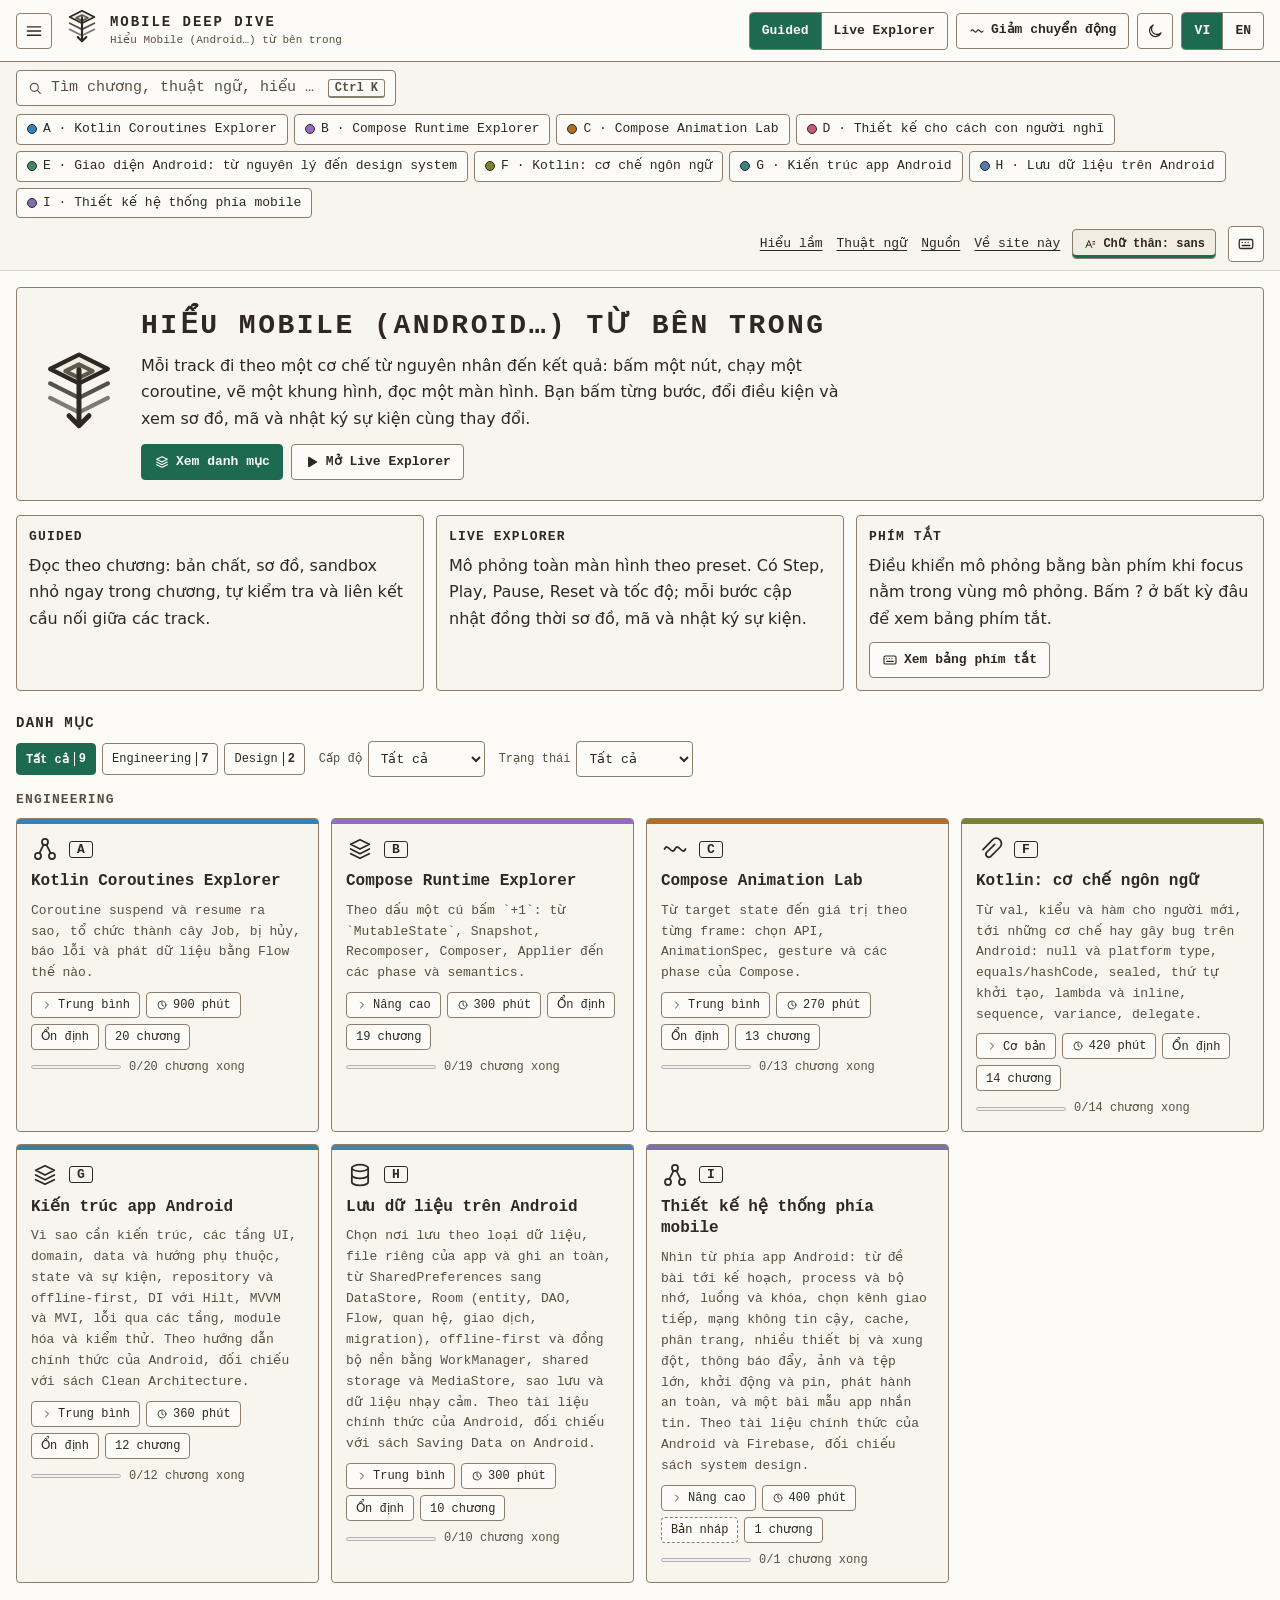
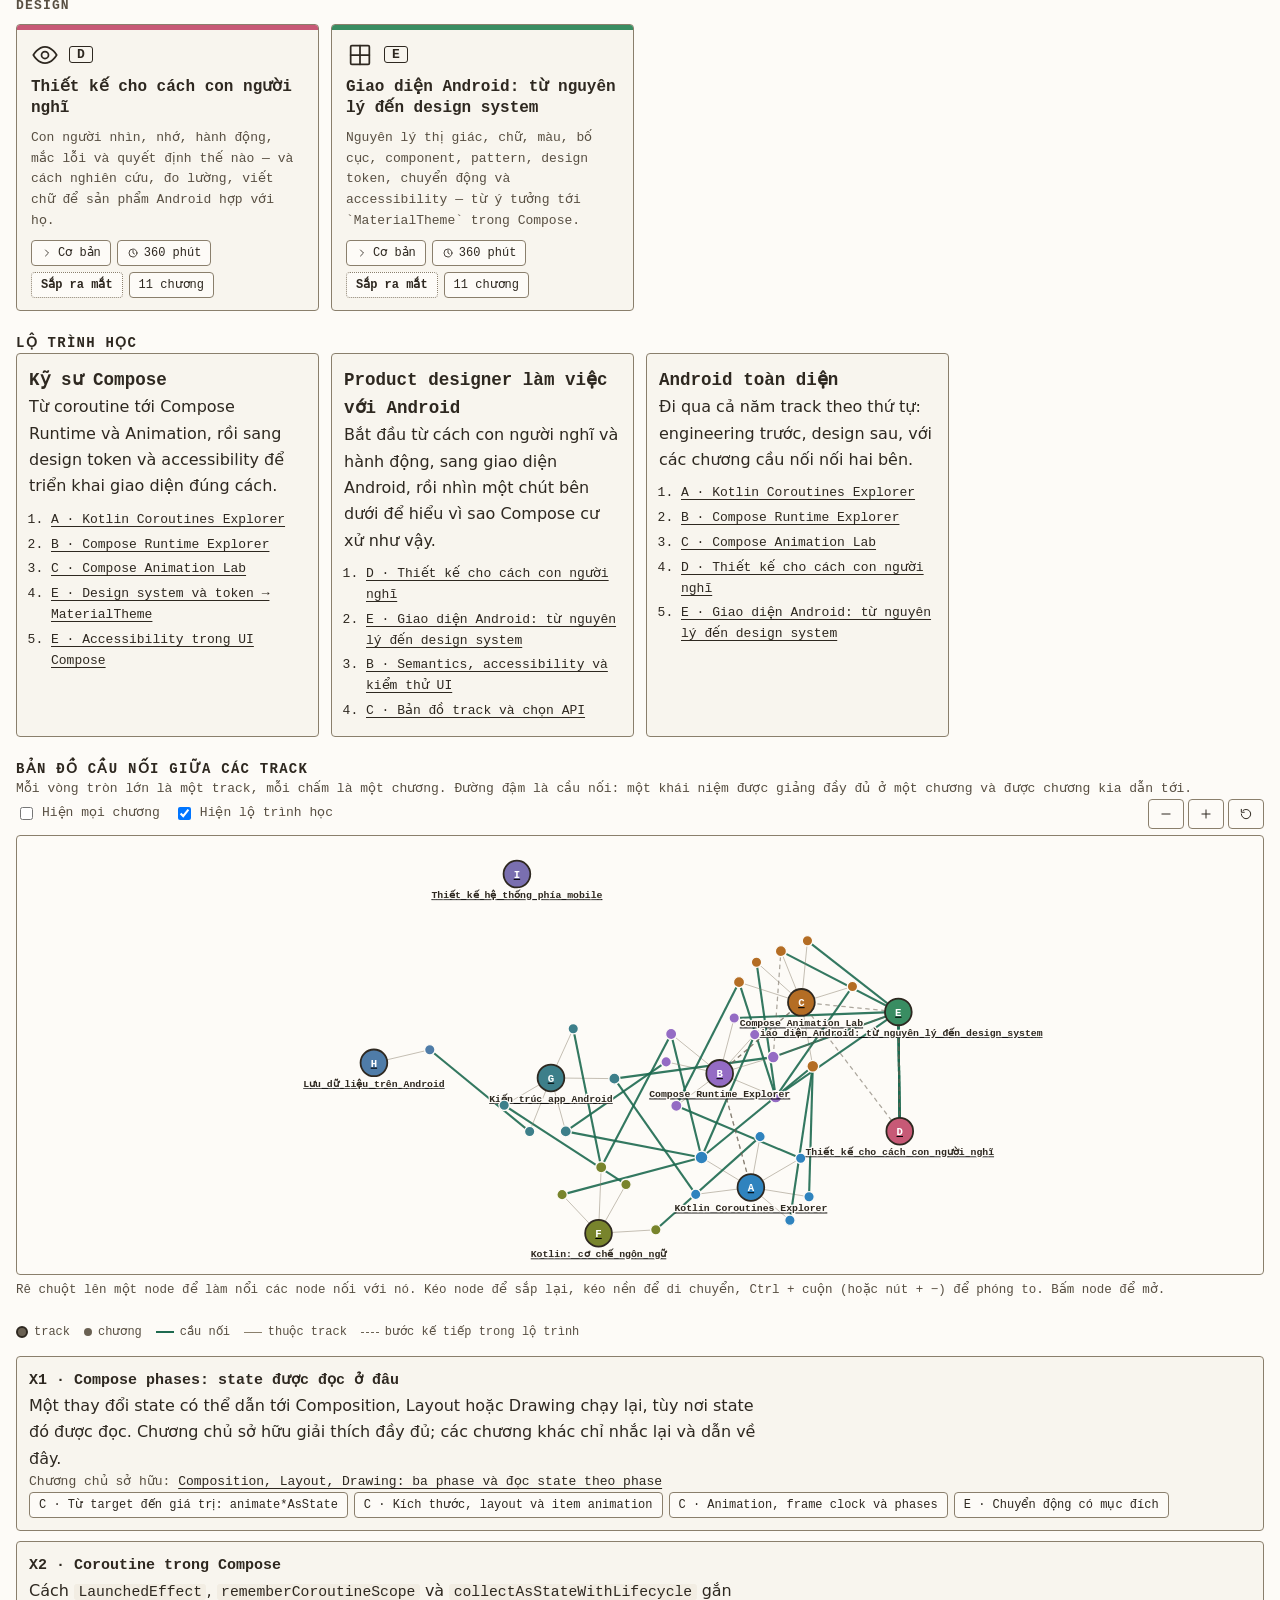
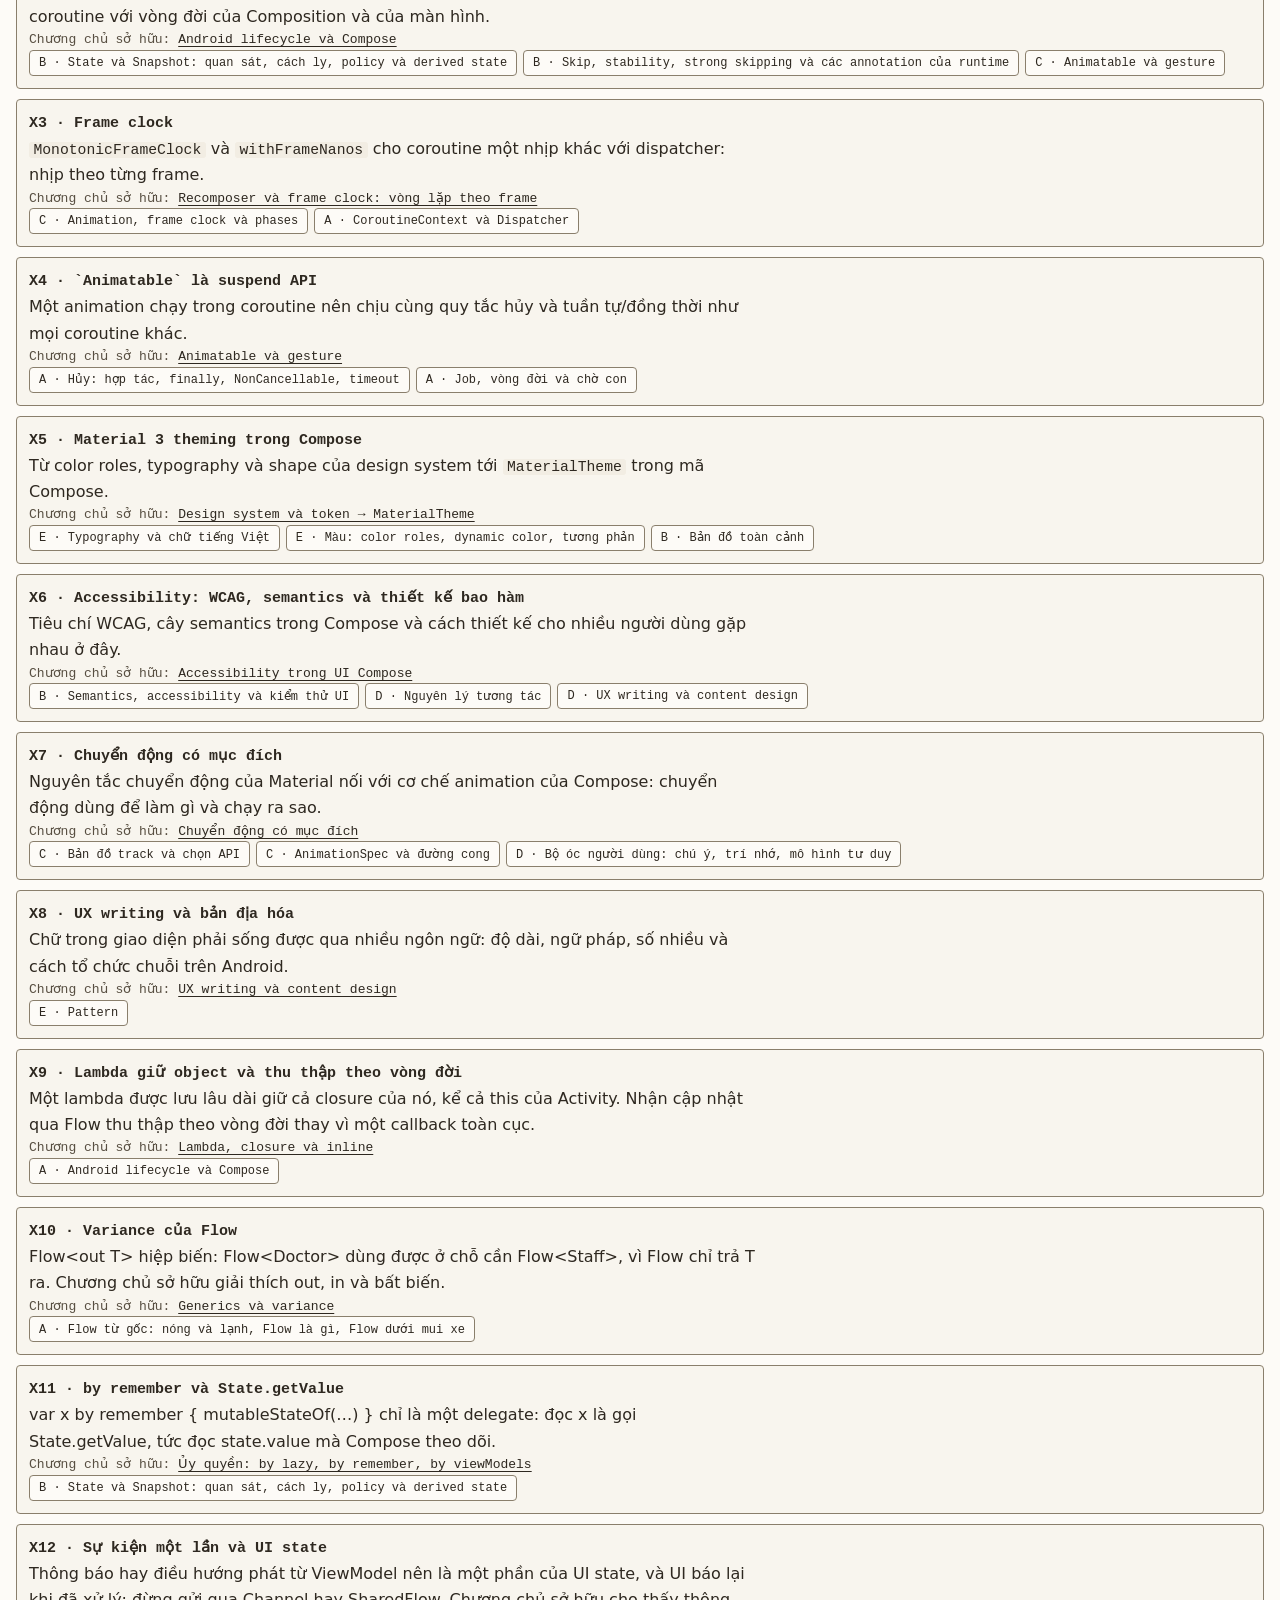
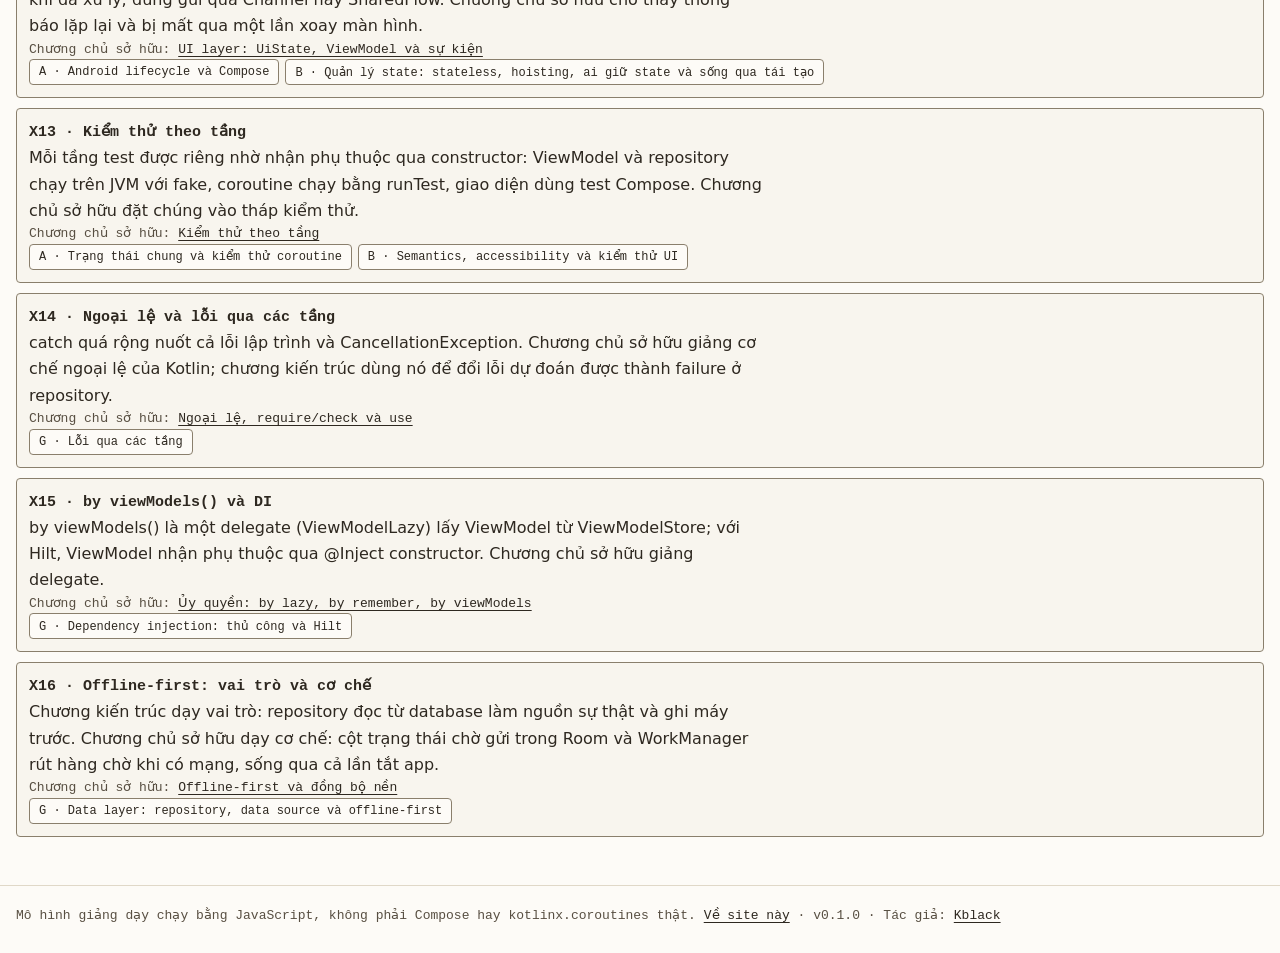
==== commit 0213a0fd: "Mobile System Design track I: scaffold and I1 from a brief to a plan" ====
--- a/index.html
+++ b/index.html
@@ -139,6 +139,20 @@
 <script defer src="tracks/storage/views/views.js"></script>
 <script defer src="tracks/storage/views/visuals.js"></script>
 <!-- /track: storage -->
+<!-- track: sysdesign -->
+<script defer src="tracks/sysdesign/manifest.js"></script>
+<script defer src="tracks/sysdesign/content.vi.js"></script>
+<script defer src="tracks/sysdesign/content.en.js"></script>
+<script defer src="tracks/sysdesign/code.js"></script>
+<script defer src="tracks/sysdesign/sources.js"></script>
+<script defer src="tracks/sysdesign/glossary.vi.js"></script>
+<script defer src="tracks/sysdesign/glossary.en.js"></script>
+<script defer src="tracks/sysdesign/misconceptions.vi.js"></script>
+<script defer src="tracks/sysdesign/misconceptions.en.js"></script>
+<script defer src="tracks/sysdesign/models/models.js"></script>
+<script defer src="tracks/sysdesign/views/views.js"></script>
+<script defer src="tracks/sysdesign/views/visuals.js"></script>
+<!-- /track: sysdesign -->
 <!-- track: ux -->
 <script defer src="tracks/ux/manifest.js"></script>
 <script defer src="tracks/ux/content.vi.js"></script>
--- a/styles.css
+++ b/styles.css
@@ -749,6 +749,35 @@
 .vz-dt-end { font: 12px/1.3 var(--mono); color: var(--ink-2); padding-left: 14px; }
 .vz-dt-leaf { gap: 2px; }
 .vz-dt-leaf .dim { color: var(--ink-3); }
+/* hai bảng cạnh nhau, xuống dòng trên màn hẹp (track H, H5) */
+.vz-pair { display: grid; grid-template-columns: repeat(auto-fit, minmax(200px, 1fr)); gap: 10px; align-items: start; }
+/* dãy ô phiên bản schema và mũi tên migration (track H, H6) */
+.vz-mig { display: flex; align-items: stretch; gap: 6px; min-width: 520px; }
+.vz-mig-v { flex: 1 1 0; min-width: 120px; }
+.vz-mig-e { display: grid; align-content: center; justify-items: center; gap: 2px; min-width: 92px; padding: 4px; font: 12px/1.3 var(--mono); color: var(--ink-2); text-align: center; border: 1px solid transparent; border-radius: var(--radius); }
+.vz-mig-e > span:first-child { font-size: 18px; }
+.vz-mig-e.ok { color: var(--brand); }
+.vz-mig-e.bad { color: var(--tok-error); border: 1px dashed var(--tok-error); }
+.vz-mig-e.cur { outline: 2px solid var(--focus); outline-offset: -2px; }
+.vz-mig-v { overflow-wrap: anywhere; }
+/* sơ đồ tuần tự (track H, H7): cột là các bên, hàng là tin nhắn */
+.vz-sq { min-width: 520px; }
+.vz-sq-part { fill: var(--paper-2); stroke: var(--ink); stroke-width: 1.3; }
+.vz-sq-life { stroke: var(--line-strong); stroke-dasharray: 3 4; }
+.vz-sq-m { fill: none; stroke: var(--ink-2); stroke-width: 1.4; }
+.vz-sq-m.cur { stroke: var(--brand); stroke-width: 2.2; }
+.vz-sq-m.bad { stroke: var(--tok-error); stroke-width: 2; stroke-dasharray: 6 4; }
+.vz-sq-head.n { fill: var(--ink-2); } .vz-sq-head.c { fill: var(--brand); } .vz-sq-head.b { fill: var(--tok-error); }
+.vz-sq-l { font-size: 11px; fill: var(--ink); }
+.vz-sq-l.bad { fill: var(--tok-error); font-weight: 700; }
+/* cây thư mục trong bảng (track H, H9) */
+.vz-tree-p { white-space: pre; }
+.vz-tree-p.dir { font-weight: 700; color: var(--ink-2); }
+@media (max-width: 560px) {
+  .vz-mig { flex-direction: column; min-width: 0; }
+  .vz-mig-e { grid-auto-flow: column; justify-content: start; gap: 8px; min-height: 36px; }
+  .vz-mig-e > span:first-child { transform: rotate(90deg); }
+}
 /* đồ thị phụ thuộc (hình trực quan theo bước, ví dụ track G chương G2): mũi tên = "A biết về B" */
 .vz-dg { display: block; width: 100%; min-width: 420px; height: auto; font-family: var(--mono); }
 .vz-dg-n rect { fill: var(--paper); stroke: var(--ink); stroke-width: 1.5; }
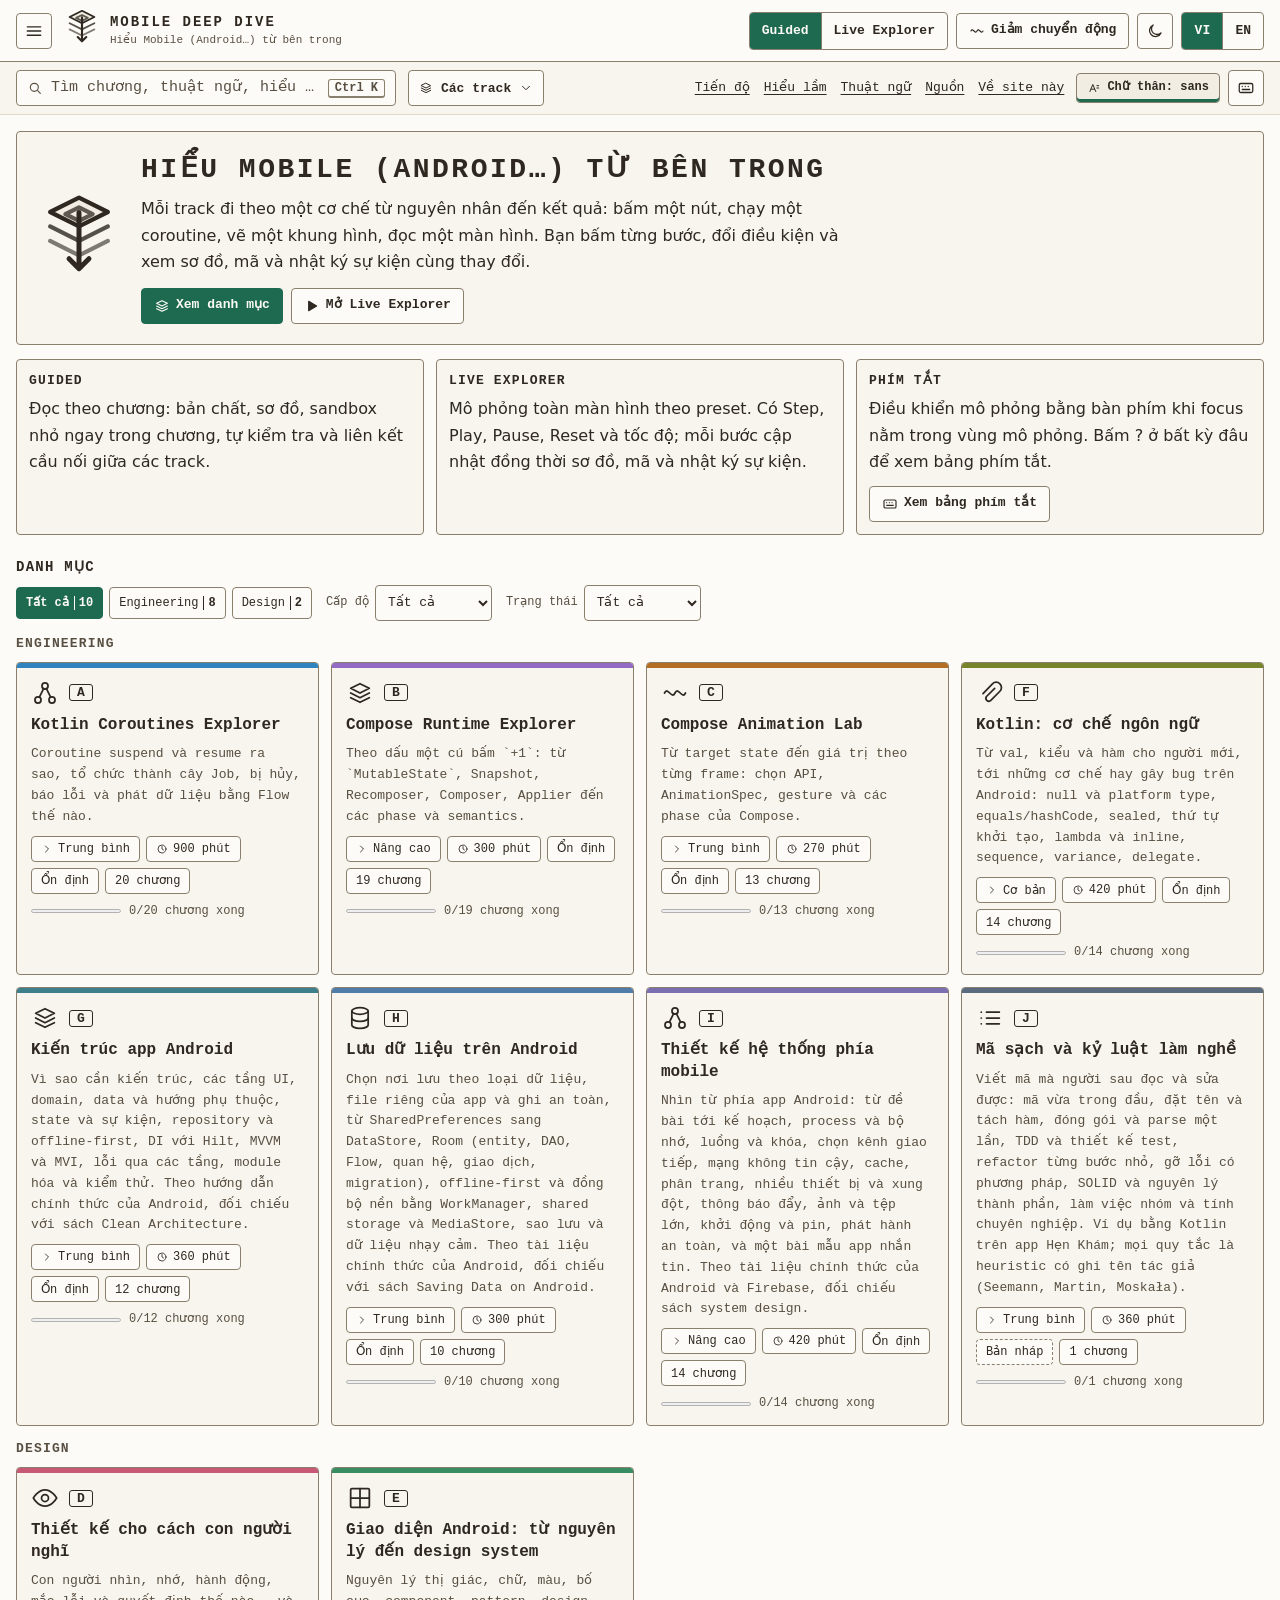
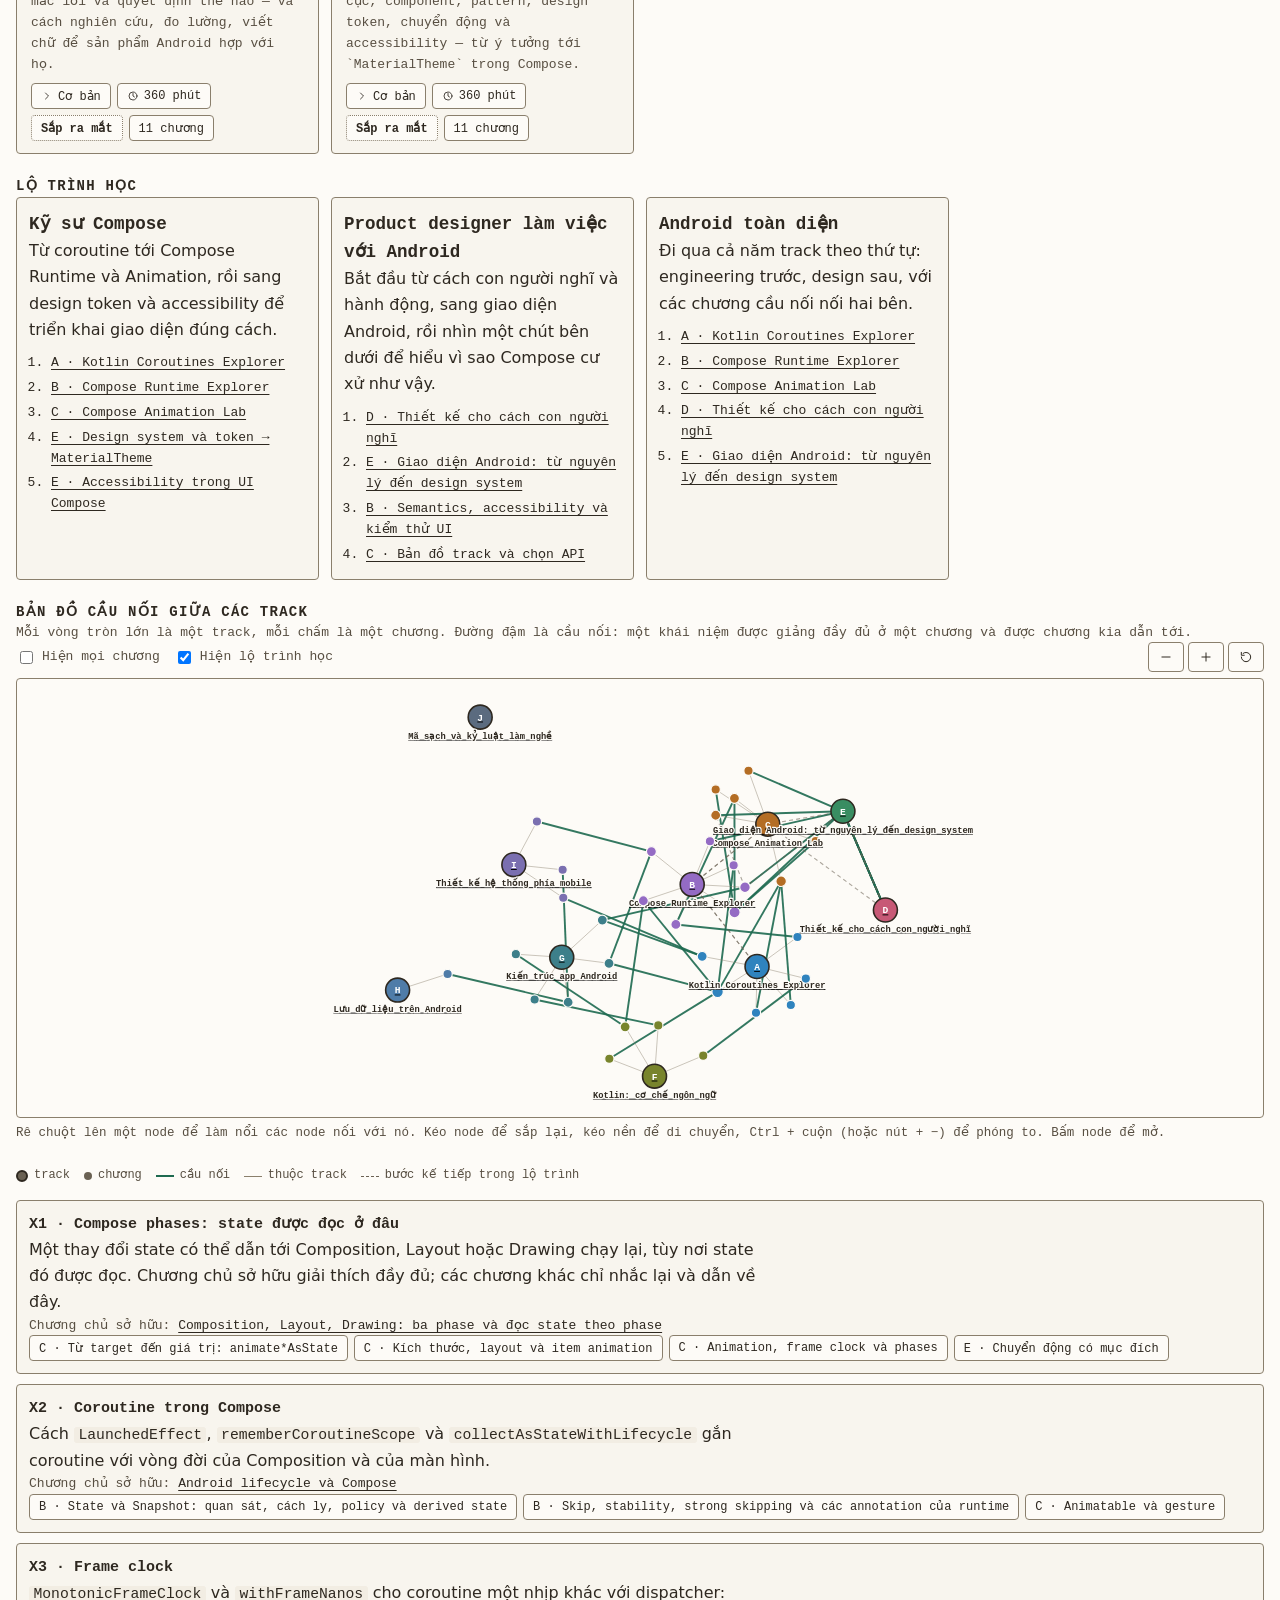
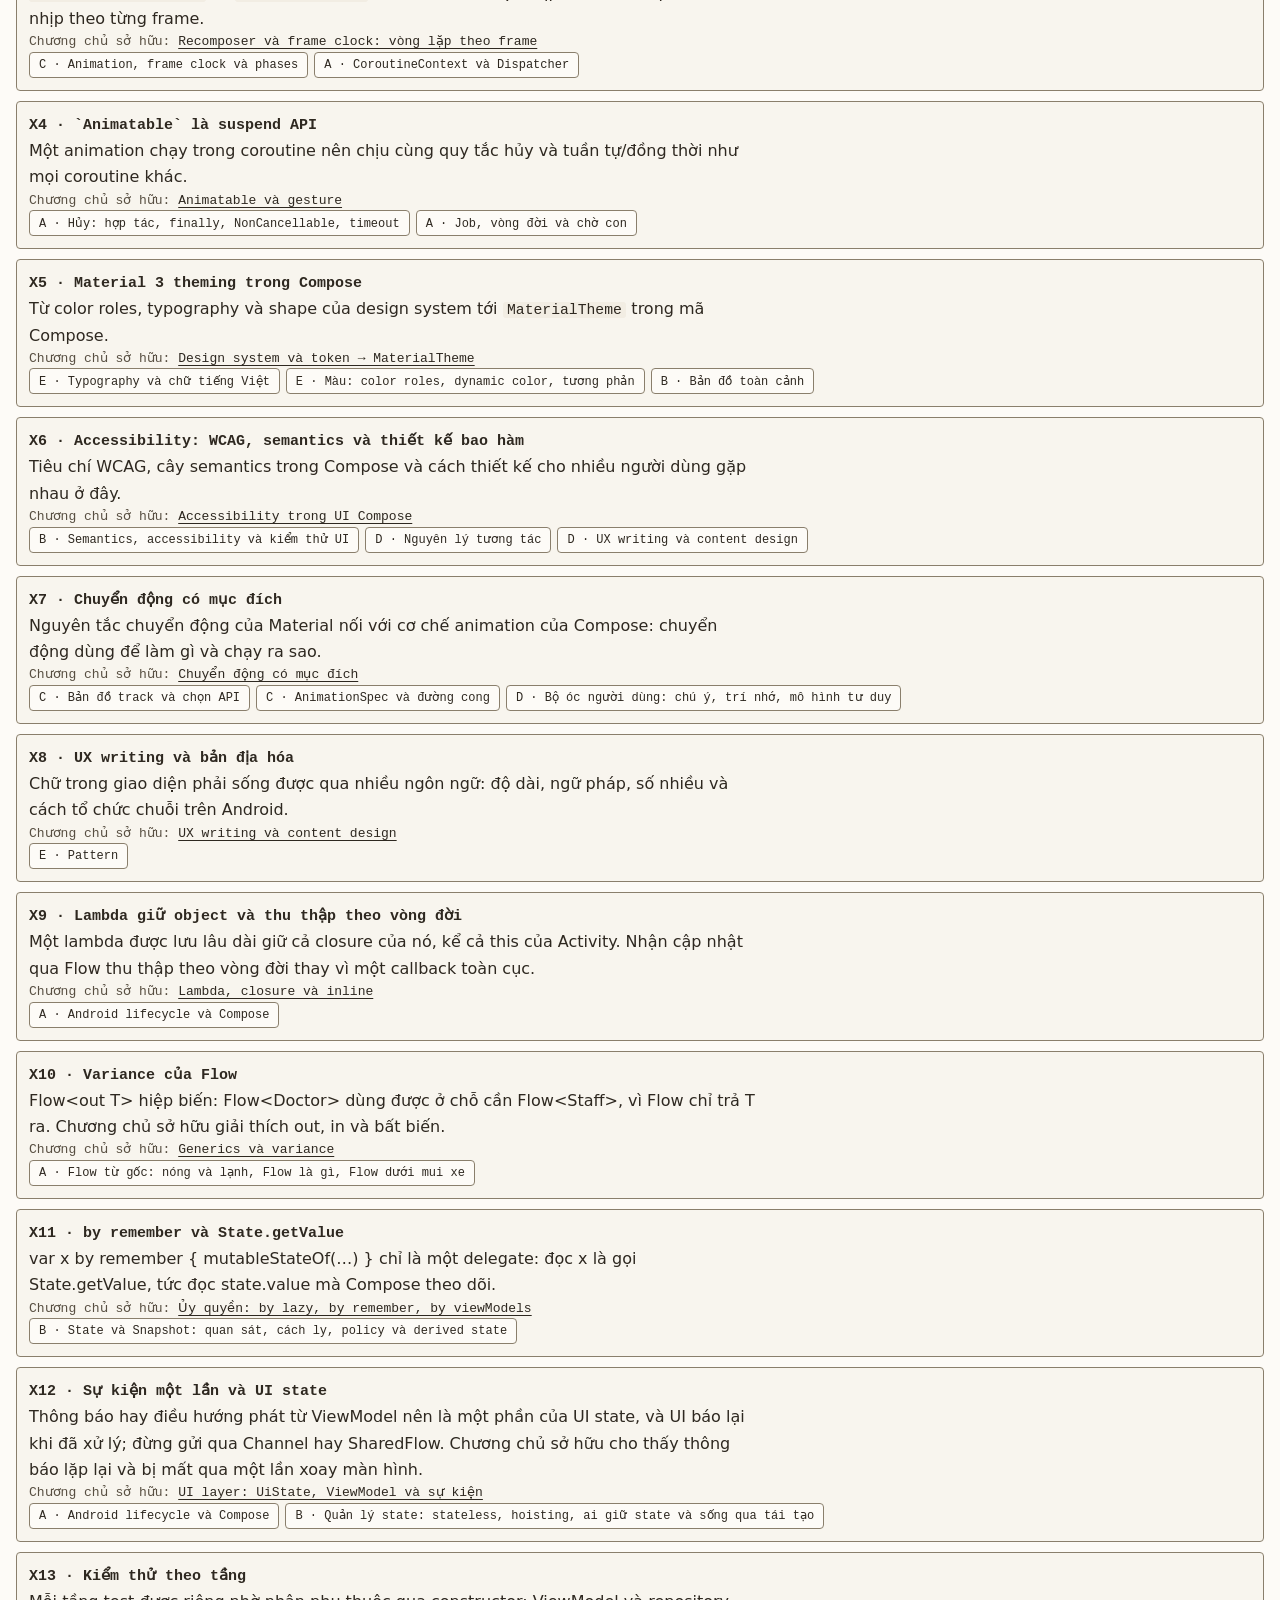
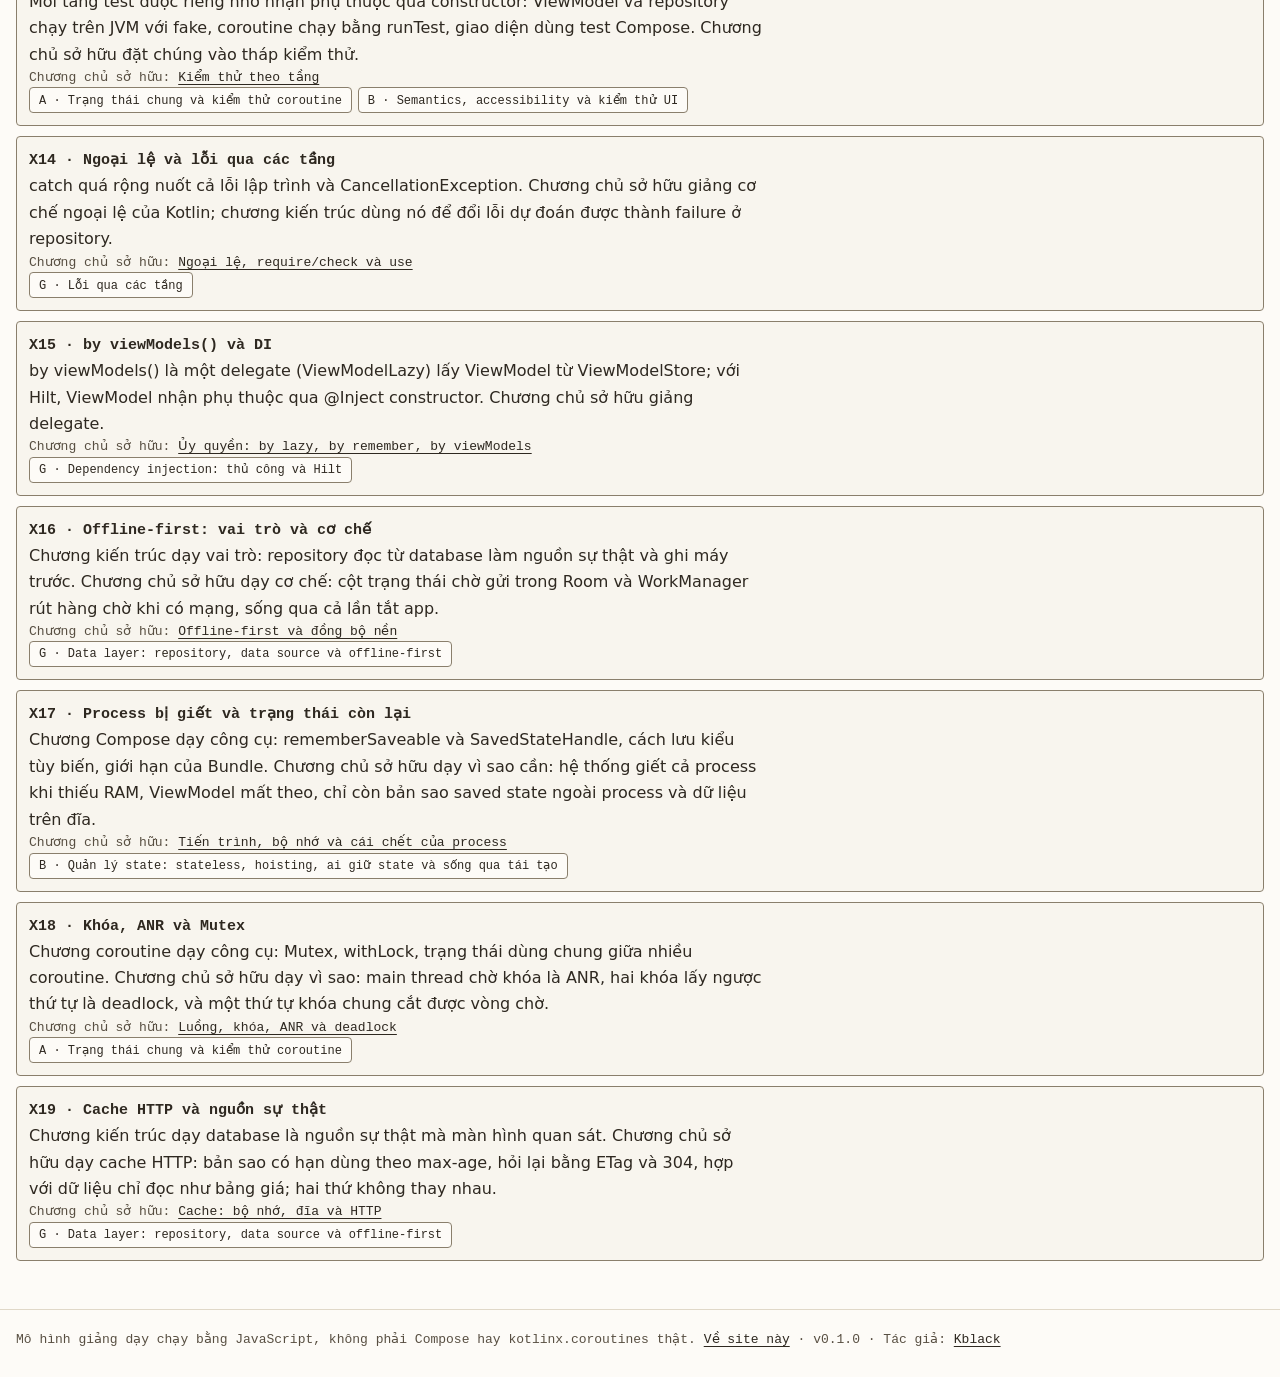
==== commit f6023b63: "Clean Code track J1: code that fits in your head, with working-memory slots and a cyclomatic complex" ====
--- a/index.html
+++ b/index.html
@@ -153,6 +153,20 @@
 <script defer src="tracks/sysdesign/views/views.js"></script>
 <script defer src="tracks/sysdesign/views/visuals.js"></script>
 <!-- /track: sysdesign -->
+<!-- track: cleancode -->
+<script defer src="tracks/cleancode/manifest.js"></script>
+<script defer src="tracks/cleancode/content.vi.js"></script>
+<script defer src="tracks/cleancode/content.en.js"></script>
+<script defer src="tracks/cleancode/code.js"></script>
+<script defer src="tracks/cleancode/sources.js"></script>
+<script defer src="tracks/cleancode/glossary.vi.js"></script>
+<script defer src="tracks/cleancode/glossary.en.js"></script>
+<script defer src="tracks/cleancode/misconceptions.vi.js"></script>
+<script defer src="tracks/cleancode/misconceptions.en.js"></script>
+<script defer src="tracks/cleancode/models/models.js"></script>
+<script defer src="tracks/cleancode/views/views.js"></script>
+<script defer src="tracks/cleancode/views/visuals.js"></script>
+<!-- /track: cleancode -->
 <!-- track: ux -->
 <script defer src="tracks/ux/manifest.js"></script>
 <script defer src="tracks/ux/content.vi.js"></script>
--- a/styles.css
+++ b/styles.css
@@ -98,10 +98,25 @@
 .toolbar-in { display: flex; flex-wrap: wrap; align-items: center; gap: 8px 12px; padding: 8px 16px; }
 .searchbox { display: flex; align-items: center; gap: 8px; flex: 1 1 220px; min-width: 0; max-width: min(380px, 100%); min-height: 36px; padding: 4px 10px; background: var(--paper); color: var(--ink-2); border: 1px solid var(--line-strong); border-radius: var(--radius); font: inherit; cursor: text; text-align: left; }
 .searchbox .ph { flex: 1; overflow: hidden; text-overflow: ellipsis; white-space: nowrap; }
-.ctx-chips { display: flex; flex-wrap: wrap; gap: 6px; }
-.ctx-chip { display: inline-flex; align-items: center; gap: 6px; padding: 4px 10px; border: 1px solid var(--line-strong); border-radius: var(--radius); background: var(--paper); text-decoration: none; font-size: 13px; }
-.ctx-chip.on { background: var(--brand); color: var(--paper); border-color: var(--brand); font-weight: 700; }
+/* menu chọn track (thay 9 chip): nút gọn hiện track đang mở; bảng thả xuống có mã, tên, tiến độ */
+.trk-menu { position: relative; flex: 0 1 auto; min-width: 0; }
+.trk-menu > summary { list-style: none; display: inline-flex; align-items: center; gap: 8px; max-width: 320px; min-height: 36px; padding: 4px 10px; border: 1px solid var(--line-strong); border-radius: var(--radius); background: var(--paper); font: 700 13px var(--mono); cursor: pointer; }
+.trk-menu > summary::-webkit-details-marker { display: none; }
+.trk-menu-t { overflow: hidden; text-overflow: ellipsis; white-space: nowrap; min-width: 0; }
+.trk-menu-p { flex: none; padding: 1px 6px; border-radius: 999px; background: var(--paper-2); color: var(--ink-2); font-weight: 400; font-size: 12px; }
+.trk-menu[open] > summary { border-color: var(--brand); }
+.trk-menu[open] > summary .ic:last-child, .trk-menu[open] > summary svg:last-child { transform: rotate(180deg); }
+.trk-pop { position: absolute; z-index: 40; top: calc(100% + 6px); left: 0; width: min(420px, calc(100vw - 32px)); padding: 6px; border: 1px solid var(--line-strong); border-radius: var(--radius); background: var(--paper); box-shadow: 0 10px 30px rgba(0, 0, 0, .25); animation: mo-drop var(--mo-base) var(--mo-ease) both; }
+.trk-list { list-style: none; margin: 0; padding: 0; display: grid; gap: 2px; }
+.trk-item { display: grid; grid-template-columns: 24px minmax(0, 1fr) auto; gap: 10px; align-items: center; padding: 7px 8px; border-radius: 6px; color: var(--ink); text-decoration: none; font-size: 13px; }
+.trk-item:hover, .trk-item:focus-visible { background: var(--paper-2); }
+.trk-item.on { background: color-mix(in srgb, var(--accent) 16%, transparent); font-weight: 700; }
+.trk-item.soon { color: var(--ink-3); }
+.trk-item-t { overflow: hidden; text-overflow: ellipsis; white-space: nowrap; }
+.trk-item-p { font: 12px var(--mono); color: var(--ink-2); }
 .toplinks { display: flex; flex-wrap: wrap; gap: 4px 14px; margin-left: auto; font-size: 13px; }
+.tool-btns { display: inline-flex; align-items: center; gap: 8px; }
+.drawer-settings { display: none; padding: 0 16px 12px; }
 .toplinks a.on { font-weight: 800; text-decoration-thickness: 3px; }
 .foot { padding: 20px 16px 28px; color: var(--ink-2); font-size: 13px; border-top: 1px solid var(--line); margin-top: 32px; }
 
@@ -365,7 +380,7 @@
 .node.fam-block .iso-top { stroke-width: 3; }
 /* thành phần vừa đổi trạng thái: vòng nhấn + nhịp một lần */
 .node.changed .card-face, .node.changed .iso-top { stroke: var(--focus); stroke-width: 3; }
-.scene:not(.still) .node.changed { animation: dg-pop .5s ease-out 1; transform-box: fill-box; transform-origin: center; }
+.scene:not(.still):not(.calm) .node.changed { animation: dg-pop .5s ease-out 1; transform-box: fill-box; transform-origin: center; }
 @keyframes dg-pop { 0% { transform: scale(.9); } 55% { transform: scale(1.07); } 100% { transform: scale(1); } }
 .edge-path { fill: none; stroke: var(--line-strong); stroke-width: 1.8; stroke-dasharray: 6 5; }
 .edge.active .edge-path { stroke: var(--n, var(--ink)); stroke-width: 3; stroke-dasharray: none; }
@@ -499,7 +514,7 @@
 .mf-pill { width: 90px; height: 4px; border-radius: 2px; background: var(--ink); }
 .mf-label { display: inline-flex; gap: 6px; align-items: center; font-size: 12px; color: var(--ink-2); }
 /* ---------- màn hình mẫu theo bước (ADE.registerScreen; dùng cho track thiết kế). Bên trong .mf-screen luôn nền sáng như ứng dụng mẫu ---------- */
-.view-screen { padding: 12px 8px 16px; display: grid; justify-items: center; gap: 10px; }
+.view-screen { position: relative; padding: 12px 8px 16px; display: grid; justify-items: center; gap: 10px; overflow-x: clip; }
 .view-screen[hidden] { display: none; }
 .view-screen .mock-frame { width: 270px; max-width: 100%; }
 .mk-snack .mk-dot { top: 6px; right: 6px; box-shadow: none; }
@@ -564,11 +579,21 @@
   .tagline { display: none; }
   .topbar { position: static; }
   .searchbox kbd { display: none; }
-  .ctx-chips, .toplinks { display: none; }
+  .toplinks { display: none; }
+  .trk-menu { flex: 1 1 auto; }
+  .trk-menu > summary { max-width: 100%; width: 100%; }
   .drawer-links { display: flex; }
-  .searchbox { flex-basis: 100%; max-width: 100%; }
-  .ctx-now { order: 5; width: 100%; }
-  .top-right { gap: 6px; }
+  .searchbox { flex: 1 1 140px; max-width: none; }
+  .searchbox .ph { overflow: hidden; text-overflow: ellipsis; white-space: nowrap; }
+  .trk-menu { flex: 1 1 140px; }
+  .tool-btns { display: none; }
+  .top-right { gap: 6px; width: 100%; margin-left: 0; flex-wrap: nowrap; }
+  .top-right .seg.mode { flex: 1 1 auto; }
+  .top-right .seg.mode .seg-b { flex: 1 1 0; justify-content: center; }
+  .top-right .seg-b { white-space: nowrap; }
+  .top-right .seg.mode .seg-b { padding-inline: 8px; font-size: 12.5px; }
+  .top-right [data-fk=motion] { display: none; }
+  .drawer-settings { display: flex; }
   .mis-row, .gl-item, .ver-list > div { grid-template-columns: 1fr; }
   .ver-list .hint { grid-column: 1; }
   .ba-cols { grid-template-columns: 1fr; }
@@ -598,7 +623,7 @@
   .evt .c-\#, .evt .c-t { width: auto; }
   .legend { display: none !important; }
   /* vùng chạm >= 44px */
-  .btn, .sel, .seg-b, .tab, .rowbtn, .steplink, .chip.btn, .ctx-chip, .searchbox, .acc > summary { min-height: 44px; }
+  .btn, .sel, .seg-b, .tab, .rowbtn, .steplink, .chip.btn, .trk-menu > summary, .searchbox, .acc > summary { min-height: 44px; }
   .btn.icon, .seg-b { min-width: 44px; }
   .btn.small { min-height: 44px; }
   .rail-list a, .toplinks a, .acc-link, .acc-steps a { min-height: 44px; display: inline-flex; align-items: center; }
@@ -643,7 +668,7 @@
 .btn { transition: background-color var(--mo-fast) ease, border-color var(--mo-fast) ease, transform var(--mo-fast) ease; }
 .btn:active { transform: translateY(1px) scale(.985); }
 /* sơ đồ: thẻ vừa đổi trạng thái bật rõ hơn */
-.scene:not(.still) .node.changed { animation: dg-pop .6s var(--mo-ease) 1; }
+.scene:not(.still):not(.calm) .node.changed { animation: dg-pop .6s var(--mo-ease) 1; }
 
 /* ---------- sơ đồ: chuyển động liên tục cho MỌI sơ đồ (design-principles §5.1) ----------
    - node đang xử lý: quầng viền chạy vòng (linear, vô hạn) + "thở" nhẹ;
@@ -665,12 +690,32 @@
    phần vừa đổi giữ .mo-live (chuyển động liên tục) tới lần đổi sau, .mo-chg nháy một lần. Tắt khi giảm chuyển động. */
 .mo-chg { animation: mo-chg 900ms ease-out 1; }
 @keyframes mo-chg { 0% { background-color: color-mix(in srgb, var(--focus) 32%, transparent); } 100% { background-color: transparent; } }
-.mo-live:not(svg *) { animation: mo-chg 900ms ease-out 1, mo-under 1.8s ease-in-out 900ms infinite; }
+.mo-live:not(svg *) { animation: mo-chg 900ms ease-out 1; }
 @keyframes mo-under { 0%, 100% { box-shadow: inset 0 -2px 0 0 transparent; } 50% { box-shadow: inset 0 -2px 0 0 var(--focus); } }
 svg path.mo-live, svg line.mo-live, svg polyline.mo-live { stroke-dasharray: 9 5; animation: dg-march 1.1s linear infinite; }
 svg rect.mo-live, svg circle.mo-live, svg ellipse.mo-live, svg polygon.mo-live { animation: mo-svg-breathe 1.8s ease-in-out infinite; }
+/* trong màn hình trực quan theo bước: SVG vừa đổi chỉ chuyển cảnh một lần (nội suy, vẽ dần), không lặp mãi */
+.view-screen svg .mo-live { animation: none; }
 @keyframes mo-svg-breathe { 0%, 100% { opacity: 1; } 50% { opacity: .55; } }
 .diagram-only .mo-live, .diagram-only .mo-chg { animation: none; }
+/* ---------- hình trực quan theo bước (.view-screen: bảng, ma trận, SVG của các track) ----------
+   Nguyên tắc (người dùng 2026-11-24: hợp UI/UX, không nhét hiệu ứng cho rối):
+   - chuyển động chủ yếu là CHUYỂN CẢNH khi bước đổi (ui.labMotion): số chạy, ô đổi nháy một lần, vật có data-k trượt tới chỗ mới,
+     đường mới vẽ dần, thanh mới mọc ra. Không có gì đổi thì không có gì chuyển động.
+   - chuyển động liên tục CHỈ cho tiêu điểm của bước, rất nhẹ: mũi tên hiện tại chảy, thanh hiện tại viền chạy, node đang sáng.
+   - không hiệu ứng trang trí (vạch quét, ô chờ nhấp nháy, nhiều ô đỏ cùng nhịp). Chu kỳ nét đứt khớp stroke-dasharray để không giật. */
+.view-screen .vz-sq-m.cur { stroke-dasharray: 10 6; animation: dg-flow 1.1s linear infinite; }
+.view-screen .vz-dg-e.up { stroke-dasharray: 10 6; animation: dg-flow 1.4s linear infinite; }
+.view-screen .vz-tl-cur { animation: vz-flow7 1.2s linear infinite; }
+@keyframes vz-flow7 { to { stroke-dashoffset: -14; } }
+.view-screen .vz-dg-n.on rect { stroke: var(--focus); stroke-width: 2.2; }
+.vz-item { display: inline-block; }
+/* dòng thời gian (tab "Dòng thời gian"): sự kiện hiện tại nhịp sáng nhẹ */
+.view-timeline .tl-ev.current .tl-dot circle { animation: tl-ring 1.5s ease-in-out infinite; }
+@keyframes tl-ring { 0%, 100% { stroke-width: 3; } 50% { stroke-width: 5.5; } }
+/* đồ thị cầu nối: chỉ khi rê hay focus vào một node, các cạnh của nó chảy để thấy hướng nối */
+@keyframes gv-flow13 { to { stroke-dashoffset: -26; } }
+.gv-focus .gv-e.on { stroke-dasharray: 9 4; animation: gv-flow13 1.2s linear infinite; }
 /* ---------- giảm chuyển động: tôn trọng hệ điều hành, và nút tắt thủ công (.reduced-motion) ---------- */
 .reduced-motion *, .reduced-motion *::before, .reduced-motion *::after { animation: none !important; transition: none !important; scroll-behavior: auto !important; }
 @media (prefers-reduced-motion: reduce) {
@@ -716,6 +761,100 @@
 .gv-details[open] > summary { margin-bottom: 10px; }
 @media (prefers-reduced-motion: reduce) { .gv-e, .gv-n circle, .gv-label { transition: none; } }
 
+/* đường đi quyết định (animation C0): hàng câu hỏi có số, nối bằng đường dọc; câu trả lời là chip; hàng API ở cuối */
+.dpath { list-style: none; margin: 0; padding: 0; display: grid; gap: 0; width: 100%; }
+.dpath > li { position: relative; display: grid; grid-template-columns: 30px minmax(0, 1fr); gap: 10px; padding: 0 0 14px; }
+.dpath > li:not(:last-child)::before { content: ''; position: absolute; left: 14px; top: 28px; bottom: 0; width: 2px; background: var(--line-strong); }
+.dpath-n { display: grid; place-items: center; width: 30px; height: 30px; border-radius: 50%; border: 2px solid var(--line-strong); background: var(--paper); font: 700 13px var(--mono); color: var(--ink-2); z-index: 1; }
+.dpath-body { display: grid; gap: 6px; padding-top: 4px; min-width: 0; }
+.dpath-t { font: 700 13.5px/1.4 var(--mono); color: var(--ink); }
+.dpath-a { display: flex; flex-wrap: wrap; gap: 6px 12px; align-items: center; font: 12.5px var(--mono); color: var(--ink-2); }
+.dpath-pick { display: inline-block; padding: 2px 10px; border-radius: 999px; border: 1px solid var(--line-strong); font-weight: 700; }
+.dpath-pick.on { color: var(--paper); background: var(--brand); border-color: var(--brand); animation: mk-pop .3s ease-out both; }
+.dpath-pick.wait { color: var(--focus); border-style: dashed; border-color: var(--focus); }
+.dpath-else { color: var(--ink-3); }
+.dpath-q.later .dpath-t, .dpath-api.later .dpath-t { color: var(--ink-3); }
+.dpath-q.cur .dpath-n { border-color: var(--focus); color: var(--focus); }
+.dpath-q:not(.later):not(.cur) .dpath-n { border-color: var(--brand); color: var(--brand); }
+.dpath-api.on .dpath-n { background: var(--brand); border-color: var(--brand); color: var(--paper); }
+.dpath-api.on .dpath-t { color: var(--brand); font-size: 15px; }
+.view-screen .dpath-q.cur .dpath-n { animation: dpath-ring 2s ease-in-out infinite; }
+@keyframes dpath-ring { 0%, 100% { box-shadow: 0 0 0 0 transparent; } 50% { box-shadow: 0 0 0 5px color-mix(in srgb, var(--focus) 35%, transparent); } }
+
+/* mã thu gọn đi cùng bước (panel giải thích): khung thấp, dòng đang chạy nháy nền một lần khi đổi bước */
+.code-here { display: grid; gap: 6px; min-width: 0; }
+.code-here .code-wrap { min-width: 0; max-width: 100%; }
+.code-mini pre.code { max-width: 100%; overflow-x: auto; }
+/* nhãn sr-only (position:absolute) của dòng đang chạy phải nằm trong khung cuộn, không đẩy trang rộng ra */
+pre.code { position: relative; }
+.ctx-step { min-width: 0; }
+.code-here-h { display: flex; align-items: center; justify-content: space-between; gap: 8px; }
+.code-here-h h3 { margin: 0; }
+.code-mini pre.code { max-height: 200px; overflow: auto; scroll-behavior: smooth; }
+.code-mini .cl.hl { animation: code-in .6s var(--mo-ease) both; }
+@keyframes code-in { from { background-color: color-mix(in srgb, var(--focus) 45%, transparent); } }
+
+/* ---------- trang tiến độ: vòng tròn, ô số, biểu đồ thanh theo track, dải ô chương, vùng xóa ---------- */
+.progress-page { display: grid; gap: 16px; }
+.pg-over { display: grid; grid-template-columns: auto minmax(0, 1fr); gap: 18px 24px; align-items: center; padding: 18px; }
+.pg-ring { width: 150px; }
+.pg-donut { display: block; width: 100%; height: auto; }
+.pg-track { fill: none; stroke: var(--paper-3, var(--paper-2)); stroke-width: 14; }
+.pg-arc { fill: none; stroke-width: 14; stroke-linecap: butt; stroke-dasharray: var(--len) var(--c); animation: pg-draw 1.1s var(--mo-ease) both; animation-delay: calc(var(--i) * 250ms); }
+.pg-arc.done { stroke: var(--brand); }
+.pg-arc.started { stroke: var(--focus); }
+@keyframes pg-draw { from { stroke-dasharray: 0 var(--c); } to { stroke-dasharray: var(--len) var(--c); } }
+.pg-pct { font: 700 26px var(--mono); fill: var(--ink); }
+.pg-pct-s { font: 11px var(--mono); fill: var(--ink-2); text-transform: uppercase; letter-spacing: .06em; }
+.pg-side { display: grid; gap: 12px; }
+.pg-tiles { display: grid; grid-template-columns: repeat(auto-fit, minmax(130px, 1fr)); gap: 10px; }
+.pg-tile { display: grid; gap: 2px; padding: 10px 12px; border: 1px solid var(--line-strong); border-radius: var(--radius); background: var(--paper); animation: mo-rise var(--mo-slow) var(--mo-ease) both; }
+.pg-tile:nth-child(2) { animation-delay: 60ms; } .pg-tile:nth-child(3) { animation-delay: 120ms; } .pg-tile:nth-child(4) { animation-delay: 180ms; }
+.pg-tile span { font-size: 12.5px; color: var(--ink-2); }
+.pg-n { font: 700 22px var(--mono); color: var(--ink); }
+.pg-tile.done { border-color: var(--brand); box-shadow: inset 3px 0 0 var(--brand); }
+.pg-tile.started { border-color: var(--focus); box-shadow: inset 3px 0 0 var(--focus); }
+.pg-legend { display: flex; flex-wrap: wrap; gap: 6px 16px; font-size: 12.5px; color: var(--ink-2); }
+.pg-lg { display: inline-flex; align-items: center; gap: 6px; }
+.pg-sw { display: inline-block; width: 12px; height: 12px; border-radius: 3px; border: 1px solid var(--line-strong); }
+.pg-sw.done, .pg-cell.done { background: var(--brand); border-color: var(--brand); }
+.pg-sw.started, .pg-cell.started { background: color-mix(in srgb, var(--focus) 55%, transparent); border-color: var(--focus); }
+.pg-sw.none, .pg-cell.none { background: var(--paper); }
+.pg-chart { display: grid; gap: 4px; padding: 16px 18px; }
+.pg-chart > h2 { margin: 0 0 8px; }
+.pg-row { display: grid; grid-template-columns: minmax(150px, 230px) minmax(0, 1fr) 3.5em; grid-template-areas: "name bar count" ". cells cells"; gap: 6px 12px; align-items: center; padding: 8px 0; border-top: 1px solid var(--line); }
+.pg-row:first-of-type { border-top: 0; }
+.pg-name { grid-area: name; display: inline-flex; align-items: center; gap: 8px; min-width: 0; color: var(--ink); text-decoration: none; font-weight: 700; }
+.pg-name:hover .pg-tt { text-decoration: underline; }
+.pg-code { flex: none; display: inline-grid; place-items: center; width: 24px; height: 24px; border-radius: 5px; font: 700 12px var(--mono); color: #fff; background: var(--accent); }
+.pg-tt { overflow: hidden; text-overflow: ellipsis; white-space: nowrap; }
+.pg-bar { grid-area: bar; display: flex; height: 14px; border-radius: 7px; overflow: hidden; background: var(--paper-2); border: 1px solid var(--line); }
+.pg-seg { display: block; height: 100%; transform-origin: left center; animation: pg-grow .9s var(--mo-ease) both; animation-delay: calc(var(--i) * 70ms); }
+.pg-seg.done { background: var(--accent); }
+.pg-seg.started { background: repeating-linear-gradient(45deg, color-mix(in srgb, var(--focus) 70%, transparent) 0 4px, color-mix(in srgb, var(--focus) 30%, transparent) 4px 8px); animation-delay: calc(var(--i) * 70ms + 200ms); }
+@keyframes pg-grow { from { transform: scaleX(0); } to { transform: scaleX(1); } }
+.pg-count { grid-area: count; font: 700 13px var(--mono); color: var(--ink-2); text-align: right; }
+.pg-cells { grid-area: cells; display: flex; flex-wrap: wrap; gap: 4px; }
+.pg-cell { display: block; width: 14px; height: 14px; border-radius: 3px; border: 1px solid var(--line-strong); animation: pg-pop .35s var(--mo-ease) both; animation-delay: calc(var(--i) * 70ms + var(--j) * 18ms); }
+.pg-cell.done { border-color: color-mix(in srgb, var(--accent) 70%, var(--ink)); background: var(--accent); }
+.pg-cell:hover, .pg-cell:focus-visible { outline: 2px solid var(--focus); outline-offset: 1px; }
+@keyframes pg-pop { from { opacity: 0; transform: scale(.3); } to { opacity: 1; transform: none; } }
+.pg-danger { padding: 16px 18px; display: grid; gap: 10px; border-color: color-mix(in srgb, var(--tok-error) 45%, var(--line-strong)); }
+.pg-danger > h2 { margin: 0; color: var(--tok-error); }
+.pg-confirm { display: grid; gap: 10px; padding: 12px 14px; border: 1px dashed var(--tok-error); border-radius: var(--radius); background: color-mix(in srgb, var(--tok-error) 6%, var(--paper)); animation: mo-drop var(--mo-base) var(--mo-ease) both; }
+.pg-confirm p { margin: 0; }
+.pg-confirm[hidden] { display: none; }
+.btn.danger { color: #fff; background: var(--tok-error); border-color: var(--tok-error); }
+.btn.danger:hover { filter: brightness(1.08); }
+.pg-toast { display: flex; align-items: center; gap: 10px; padding: 10px 14px; border-color: var(--brand); animation: mo-drop var(--mo-base) var(--mo-ease) both; }
+.pg-toast > span { flex: 1; }
+.pg-empty { display: grid; gap: 10px; justify-items: start; }
+@media (max-width: 600px) {
+  .pg-over { grid-template-columns: 1fr; justify-items: center; }
+  .pg-side { width: 100%; }
+  .pg-row { grid-template-columns: minmax(0, 1fr) 3em; grid-template-areas: "name count" "bar bar" "cells cells"; }
+}
+
 /* Hình trực quan dạng bảng, ma trận, hộp lồng (ADE.registerScreen với opts; track kỹ thuật dùng) */
 .vz { width: 100%; max-width: 640px; display: grid; gap: 8px; }
 .vz-cap { margin: 0; font-size: 13px; line-height: 1.5; color: var(--ink-2); }
@@ -728,11 +867,24 @@
 .vz-table .bad, .vz-box.bad { color: var(--tok-error); border-color: var(--tok-error); background: repeating-linear-gradient(45deg, transparent 0 5px, rgba(196, 43, 50, .10) 5px 10px); }
 .vz-table .ok { color: var(--ink); font-weight: 700; }
 .vz-table .dim { color: var(--ink-3); }
+.vz-cells th, .vz-cells td { padding: 4px 2px; min-width: 22px; }
+.vz-cells tbody th { padding: 4px 6px; max-width: 9em; }
 .vz-chip { display: inline-block; margin: 1px 2px; padding: 1px 6px; border: 1px solid var(--line-strong); border-radius: 3px; background: var(--paper-2); }
 .vz-chip.bad { border-color: var(--tok-error); color: var(--tok-error); }
 .vz-chip.hl { outline: 2px solid var(--focus); }
 .vz-chip.ok { border-color: var(--brand); box-shadow: inset 0 -2px 0 var(--brand); font-weight: 700; }
 .vz-chip.dim { color: var(--ink-3); border-style: dashed; }
+.vz-slotrow { display: grid; gap: 4px; }
+.vz-slot-l { font: 700 12px/1.35 var(--mono); color: var(--ink-2); }
+.vz-slot-l.bad { color: var(--tok-error); }
+.vz-slots { display: flex; flex-wrap: wrap; gap: 4px; align-items: stretch; }
+.vz-slot { margin: 0; min-width: 4.4em; display: inline-flex; flex-direction: column; align-items: center; justify-content: center; font: 12px/1.3 var(--mono); }
+.vz-slot small { font-size: 10px; color: var(--ink-3); }
+.vz-slot.bad { background: repeating-linear-gradient(45deg, transparent 0 5px, rgba(196, 43, 50, .10) 5px 10px); }
+.vz-limit { align-self: stretch; display: inline-flex; align-items: center; padding: 0 4px 0 6px; border-left: 2px dashed var(--tok-error); color: var(--tok-error); font: 11px/1.2 var(--mono); }
+.vz-note { margin: 0; font: 12px/1.45 var(--mono); color: var(--ink-2); }
+.vz-note.bad { color: var(--tok-error); font-weight: 700; }
+.vz-note.ok { color: var(--ink); font-weight: 700; }
 .vz-box { border: 1px solid var(--line-strong); border-radius: var(--radius); padding: 8px 10px 10px; background: var(--paper); display: grid; gap: 6px; font: 13px/1.4 var(--mono); color: var(--ink); }
 .vz-box > .vz-h { font-weight: 700; color: var(--ink-2); }
 .vz-box .vz-box { margin-left: 14px; background: var(--paper-2); }
@@ -773,6 +925,36 @@
 /* cây thư mục trong bảng (track H, H9) */
 .vz-tree-p { white-space: pre; }
 .vz-tree-p.dir { font-weight: 700; color: var(--ink-2); }
+/* thanh RAM (track I, I2): khối theo MB, chú thích bên dưới */
+.vz-mem { display: block; width: 100%; height: auto; }
+.vz-mem rect { stroke: var(--line-strong); stroke-width: 1; }
+.vz-mem .sys, .vz-sw.sys { fill: var(--ink-3); background: var(--ink-3); }
+.vz-mem .cam, .vz-sw.cam { fill: var(--tok-thread); background: var(--tok-thread); }
+.vz-mem .oth, .vz-sw.oth { fill: var(--tok-state); background: var(--tok-state); }
+.vz-mem .our, .vz-sw.our { fill: var(--brand); background: var(--brand); }
+.vz-mem .free { fill: none; stroke-dasharray: 4 3; }
+.vz-mem .sys, .vz-mem .oth { fill-opacity: .3; }
+.vz-mem .cam, .vz-mem .our { fill-opacity: .6; }
+.vz-sw { display: inline-block; width: 12px; height: 12px; margin-right: 5px; vertical-align: -2px; border: 1px solid var(--line-strong); }
+.vz-sw.sys, .vz-sw.oth { opacity: .4; }
+.vz-sw.cam, .vz-sw.our { opacity: .7; }
+.vz-sw.free { border-style: dashed; background: none; }
+/* làn thời gian hai luồng và đồ thị chờ (track I, I3) */
+.vz-tl { display: block; width: 100%; min-width: 520px; height: auto; font-family: var(--mono); }
+.vz-tl-n { font-size: 12px; font-weight: 700; fill: var(--ink-2); }
+.vz-tl-base { stroke: var(--line); stroke-dasharray: 2 4; }
+.vz-tl-run { fill: var(--paper-2); stroke: var(--line-strong); }
+.vz-tl-hold { fill: var(--paper); stroke: var(--brand); stroke-width: 2.2; }
+.vz-tl-wait { fill: var(--tok-error); fill-opacity: .16; stroke: var(--tok-error); stroke-width: 1.6; }
+.vz-tl-t { font-size: 11px; fill: var(--ink); }
+.vz-tl-tick { stroke: var(--line-strong); }
+.vz-tl-ax { font-size: 11px; fill: var(--ink-2); text-anchor: middle; }
+.vz-tl-anr { stroke: var(--tok-error); stroke-width: 2; }
+.vz-tl-anrt { font-size: 11px; font-weight: 700; fill: var(--tok-error); }
+.vz-tl-cur { stroke: var(--focus); stroke-width: 1.6; stroke-dasharray: 4 3; }
+.vz-rt-dot { fill: var(--brand); fill-opacity: .7; stroke: var(--brand); }
+.vz-rt-fail { fill: var(--tok-error); fill-opacity: .5; stroke: var(--tok-error); }
+.vz-wf { display: block; width: 100%; max-width: 420px; height: auto; font-family: var(--mono); }
 @media (max-width: 560px) {
   .vz-mig { flex-direction: column; min-width: 0; }
   .vz-mig-e { grid-auto-flow: column; justify-content: start; gap: 8px; min-height: 36px; }
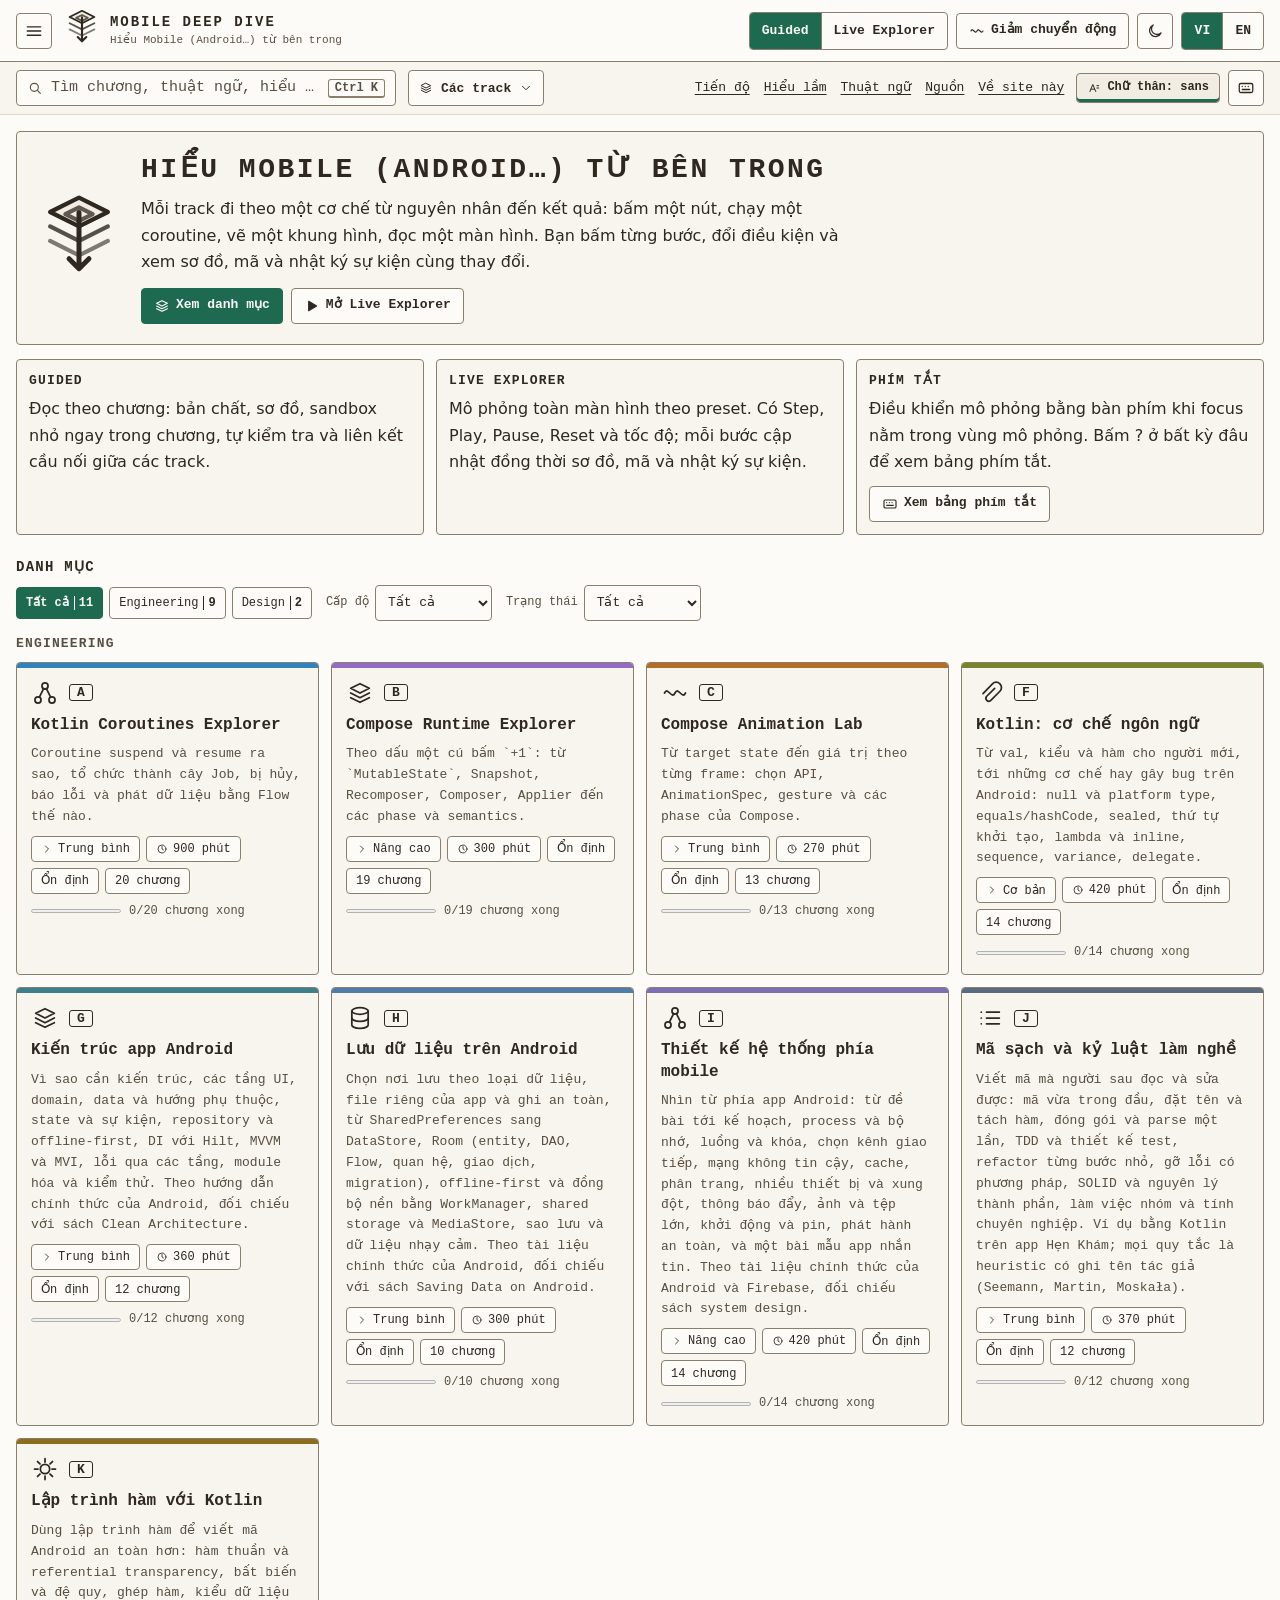
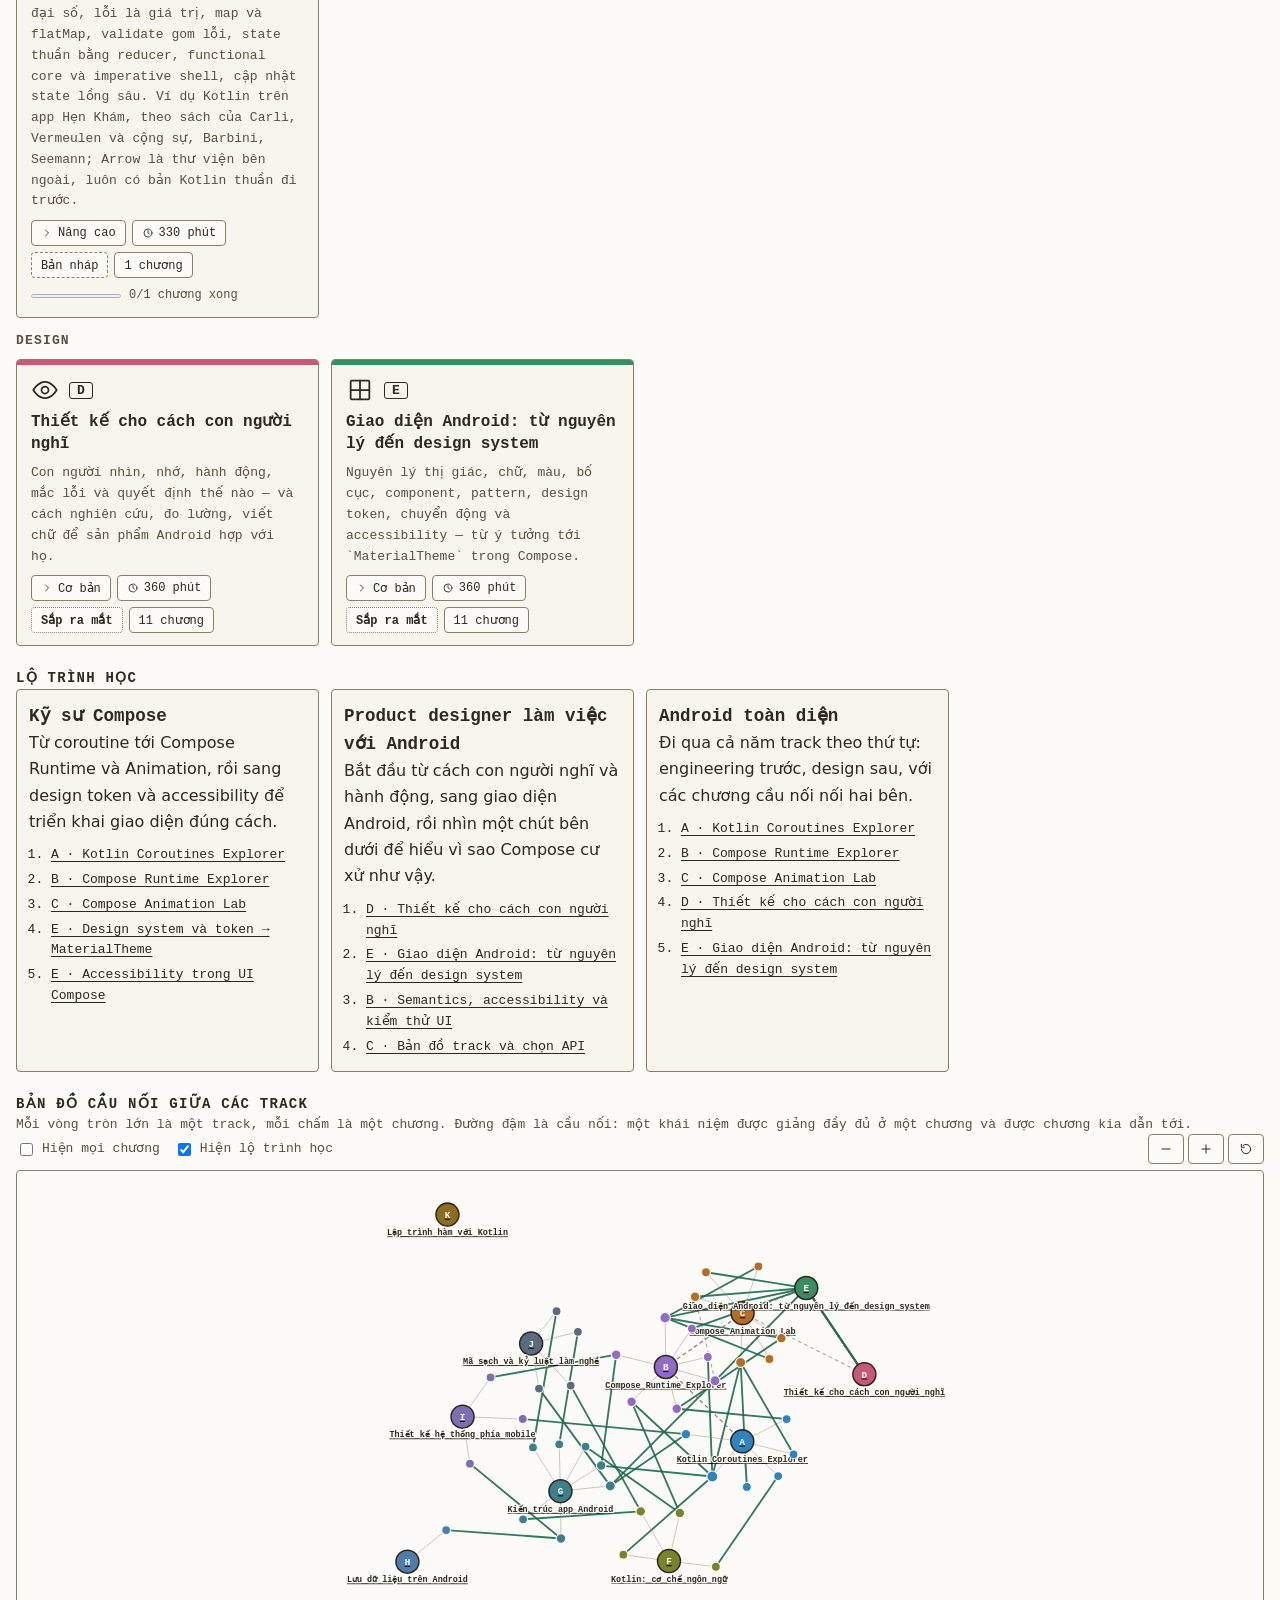
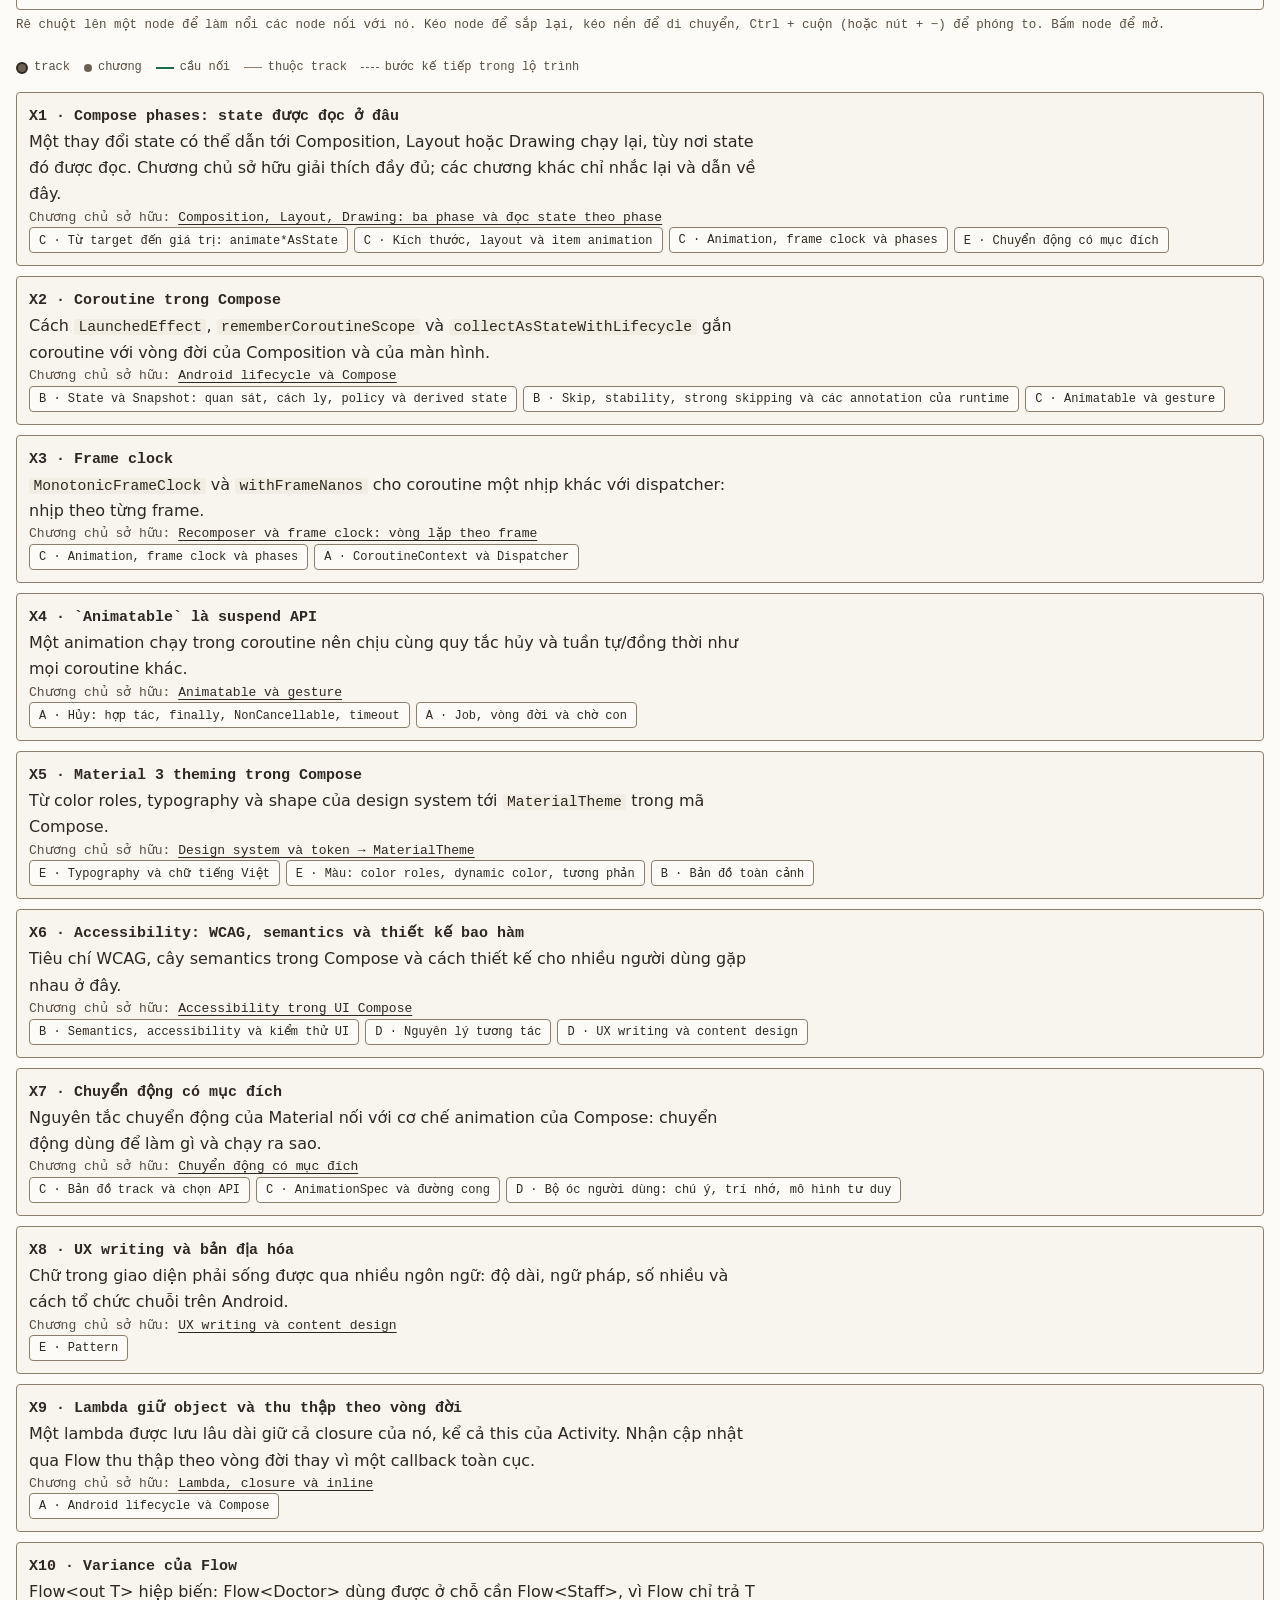
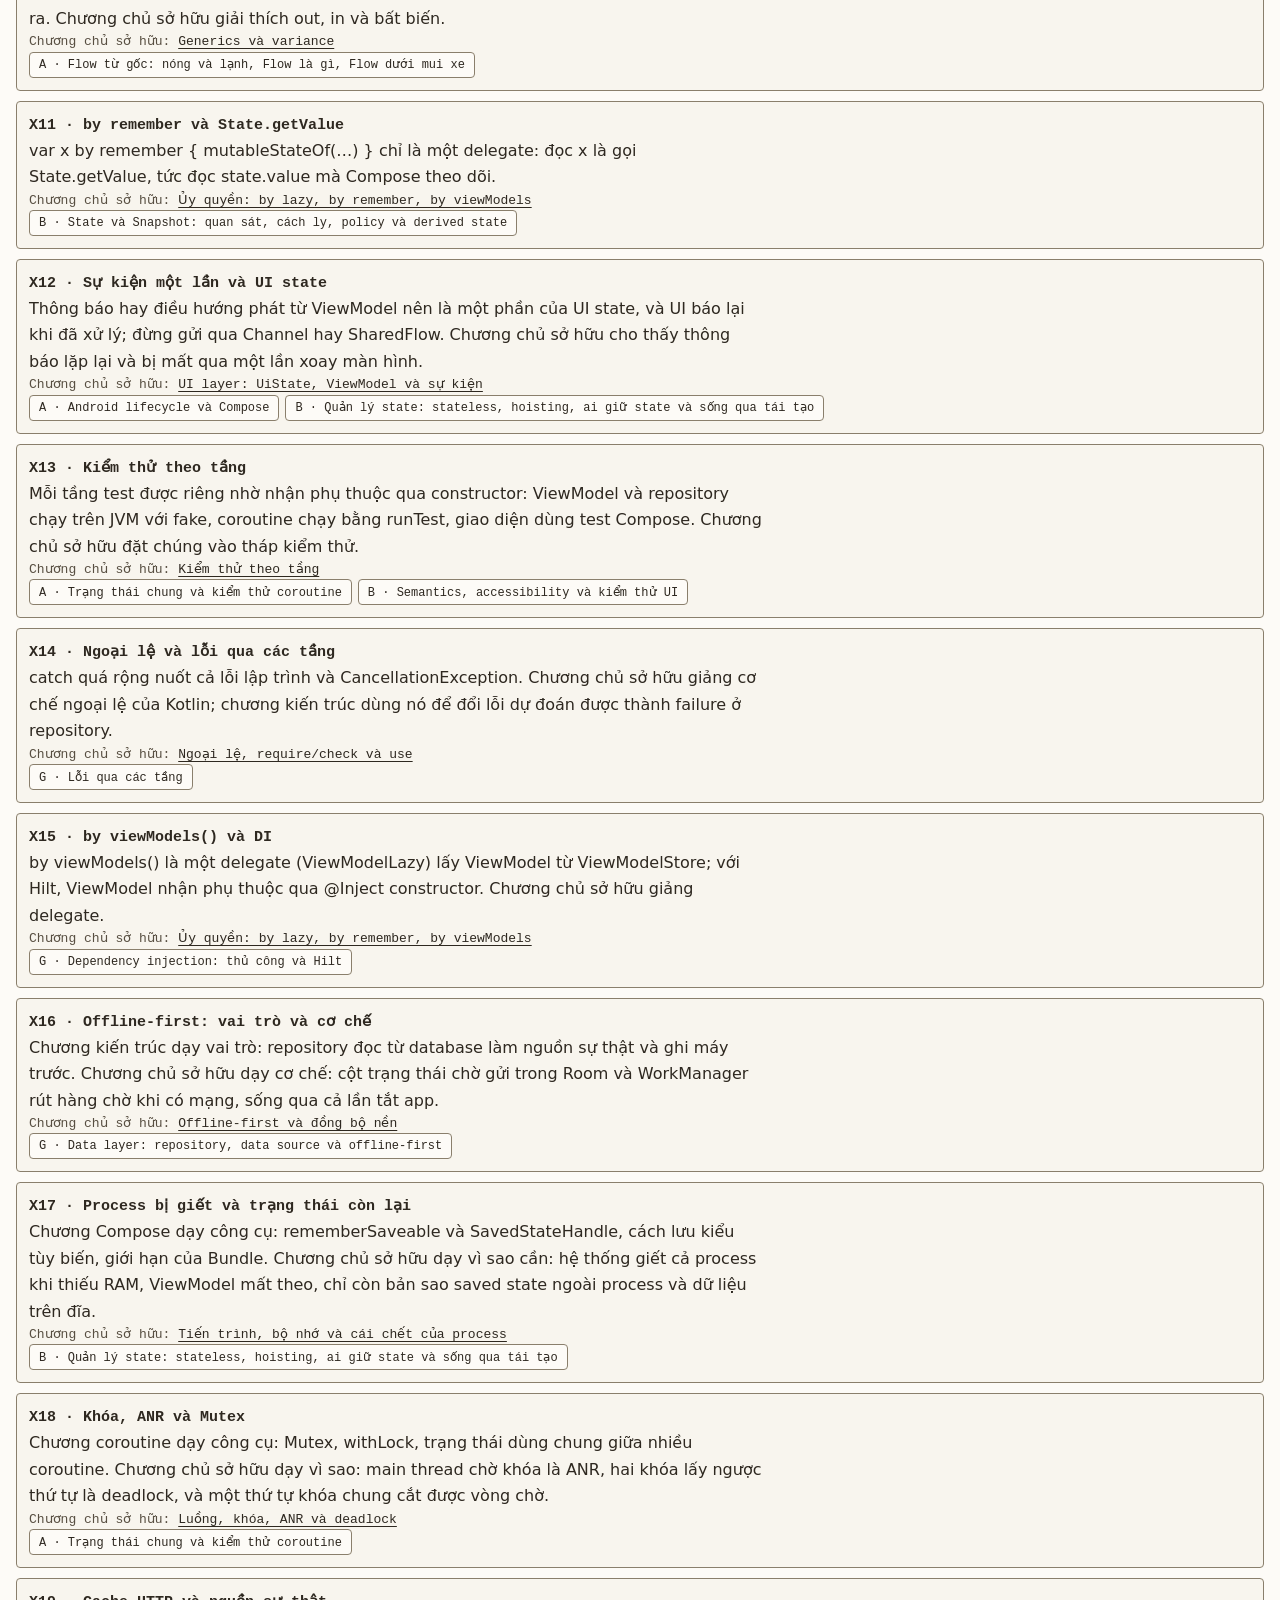
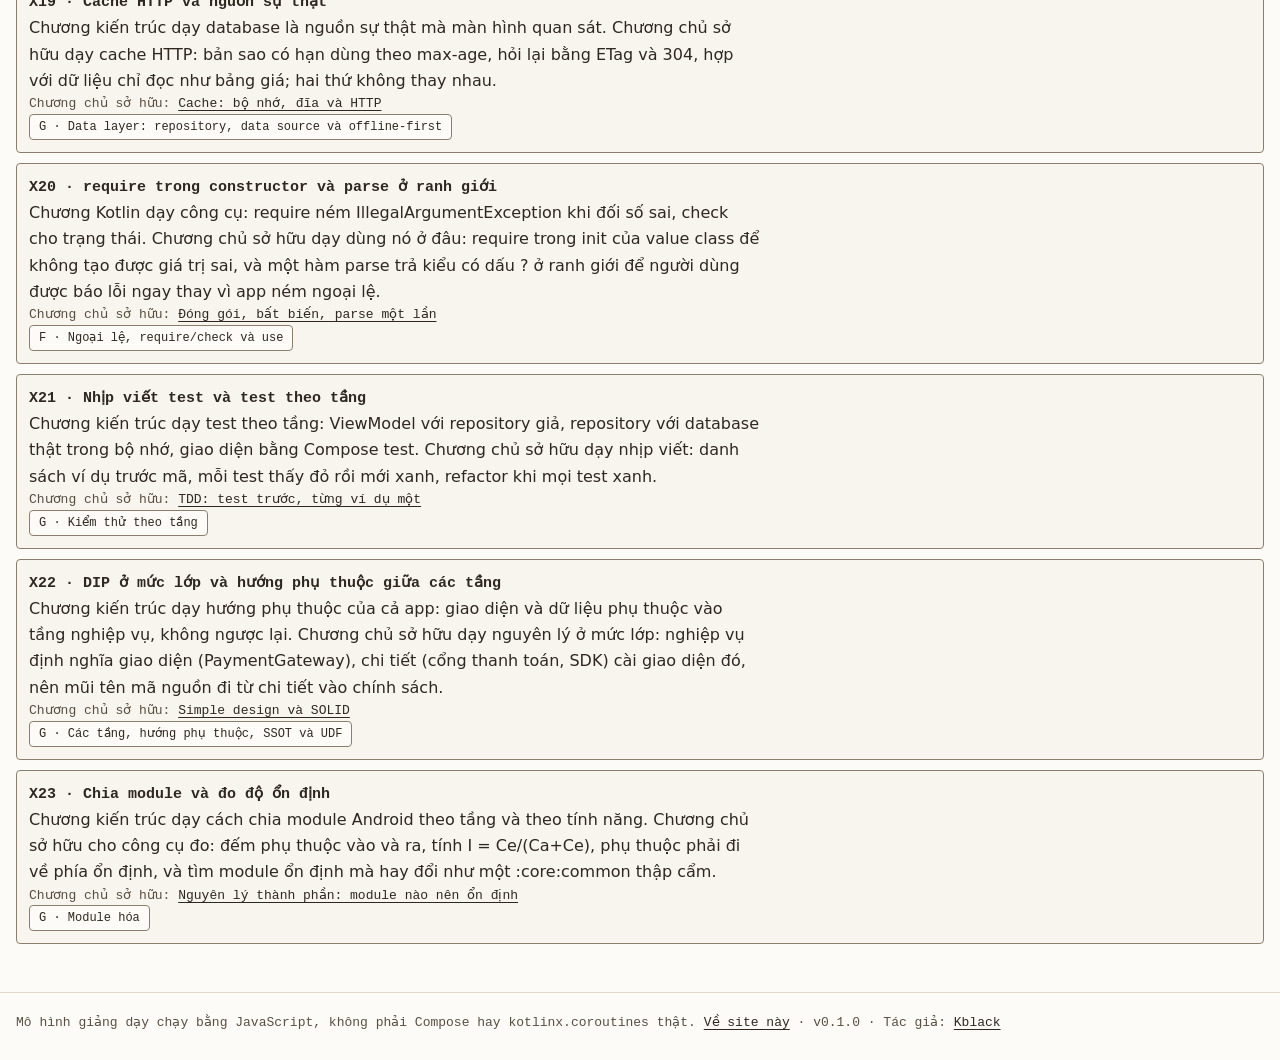
==== commit 736751b7: "Functional Programming track K1: pure functions and referential transparency, with a step-by-step su" ====
--- a/index.html
+++ b/index.html
@@ -167,6 +167,20 @@
 <script defer src="tracks/cleancode/views/views.js"></script>
 <script defer src="tracks/cleancode/views/visuals.js"></script>
 <!-- /track: cleancode -->
+<!-- track: fp -->
+<script defer src="tracks/fp/manifest.js"></script>
+<script defer src="tracks/fp/content.vi.js"></script>
+<script defer src="tracks/fp/content.en.js"></script>
+<script defer src="tracks/fp/code.js"></script>
+<script defer src="tracks/fp/sources.js"></script>
+<script defer src="tracks/fp/glossary.vi.js"></script>
+<script defer src="tracks/fp/glossary.en.js"></script>
+<script defer src="tracks/fp/misconceptions.vi.js"></script>
+<script defer src="tracks/fp/misconceptions.en.js"></script>
+<script defer src="tracks/fp/models/models.js"></script>
+<script defer src="tracks/fp/views/views.js"></script>
+<script defer src="tracks/fp/views/visuals.js"></script>
+<!-- /track: fp -->
 <!-- track: ux -->
 <script defer src="tracks/ux/manifest.js"></script>
 <script defer src="tracks/ux/content.vi.js"></script>
--- a/styles.css
+++ b/styles.css
@@ -692,7 +692,8 @@
 @keyframes mo-chg { 0% { background-color: color-mix(in srgb, var(--focus) 32%, transparent); } 100% { background-color: transparent; } }
 .mo-live:not(svg *) { animation: mo-chg 900ms ease-out 1; }
 @keyframes mo-under { 0%, 100% { box-shadow: inset 0 -2px 0 0 transparent; } 50% { box-shadow: inset 0 -2px 0 0 var(--focus); } }
-svg path.mo-live, svg line.mo-live, svg polyline.mo-live { stroke-dasharray: 9 5; animation: dg-march 1.1s linear infinite; }
+/* nét đứt chạy chỉ cho lab ngoài màn hình trực quan; trong .view-screen nó từng làm đường SVG vừa đổi lớp bị đứt nét mãi (animation tắt nhưng dasharray còn) */
+svg path.mo-live:not(.view-screen *), svg line.mo-live:not(.view-screen *), svg polyline.mo-live:not(.view-screen *) { stroke-dasharray: 9 5; animation: dg-march 1.1s linear infinite; }
 svg rect.mo-live, svg circle.mo-live, svg ellipse.mo-live, svg polygon.mo-live { animation: mo-svg-breathe 1.8s ease-in-out infinite; }
 /* trong màn hình trực quan theo bước: SVG vừa đổi chỉ chuyển cảnh một lần (nội suy, vẽ dần), không lặp mãi */
 .view-screen svg .mo-live { animation: none; }
@@ -882,6 +883,26 @@
 .vz-slot small { font-size: 10px; color: var(--ink-3); }
 .vz-slot.bad { background: repeating-linear-gradient(45deg, transparent 0 5px, rgba(196, 43, 50, .10) 5px 10px); }
 .vz-limit { align-self: stretch; display: inline-flex; align-items: center; padding: 0 4px 0 6px; border-left: 2px dashed var(--tok-error); color: var(--tok-error); font: 11px/1.2 var(--mono); }
+.vz-ringrow { display: flex; flex-wrap: wrap; gap: 6px 16px; align-items: center; }
+.vz-ring { width: 180px; height: auto; display: block; }
+.vz-ring-seg { fill: none; stroke-width: 16; stroke-linecap: butt; opacity: .18; transition: opacity var(--mo-base, .3s) ease; }
+.vz-ring-seg.red { stroke: var(--tok-error); }
+.vz-ring-seg.green { stroke: var(--brand); }
+.vz-ring-seg.refactor { stroke: var(--tok-state); }
+.vz-ring-seg.walk { opacity: .45; }
+.vz-ring-seg.on { opacity: 1; }
+.vz-ring-t { font: 700 11px/1 var(--mono); fill: var(--ink-2); text-anchor: middle; paint-order: stroke; stroke: var(--paper); stroke-width: 3px; }
+.vz-ring-t.on { fill: var(--ink); }
+.vz-ring-c { font: 700 18px/1 var(--mono); fill: var(--ink); text-anchor: middle; }
+.vz-commits { display: grid; grid-template-columns: repeat(20, minmax(0, 1fr)); gap: 2px; font: 9px/1 var(--mono); }
+.vz-cm { height: 18px; display: flex; align-items: center; justify-content: center; border: 1px solid var(--line-strong); background: var(--paper); color: var(--ink-3); overflow: hidden; transition: background-color var(--mo-base, .3s) ease, opacity var(--mo-base, .3s) ease; }
+.vz-cm.g { background: color-mix(in srgb, var(--brand) 38%, var(--paper)); border-color: color-mix(in srgb, var(--brand) 55%, var(--paper)); color: var(--ink-2); }
+.vz-cm.x { background: repeating-linear-gradient(45deg, transparent 0 4px, color-mix(in srgb, var(--ink-3) 28%, transparent) 4px 7px); opacity: .4; }
+.vz-cm.p { outline: 2px solid var(--focus); outline-offset: -1px; color: var(--ink); font-weight: 700; opacity: 1; }
+.vz-cm.cul { background: var(--tok-error); border-color: var(--tok-error); color: #fff; font-weight: 700; opacity: 1; }
+.vz-ruler td { font-size: 10px; min-width: 30px; height: 34px; vertical-align: middle; white-space: normal; }
+.vz-ruler td.vz-rng:not(.hl):not(.bad) { background: color-mix(in srgb, var(--brand) 26%, var(--paper)); }
+.vz-sub { display: block; font-size: 11px; color: var(--ink-3); font-weight: 400; }
 .vz-note { margin: 0; font: 12px/1.45 var(--mono); color: var(--ink-2); }
 .vz-note.bad { color: var(--tok-error); font-weight: 700; }
 .vz-note.ok { color: var(--ink); font-weight: 700; }
@@ -964,6 +985,7 @@
 .vz-dg { display: block; width: 100%; min-width: 420px; height: auto; font-family: var(--mono); }
 .vz-dg-n rect { fill: var(--paper); stroke: var(--ink); stroke-width: 1.5; }
 .vz-dg-n.bad rect { stroke: var(--tok-error); stroke-width: 2.2; }
+.vz-dg-n.ok rect { stroke: var(--brand); stroke-width: 2.4; }
 .vz-dg-n.skip rect { fill: none; stroke: var(--line-strong); stroke-dasharray: 4 4; }
 .vz-dg-t { font-size: 12.5px; font-weight: 700; fill: var(--ink); }
 .vz-dg-s { font-size: 11px; fill: var(--ink-2); }
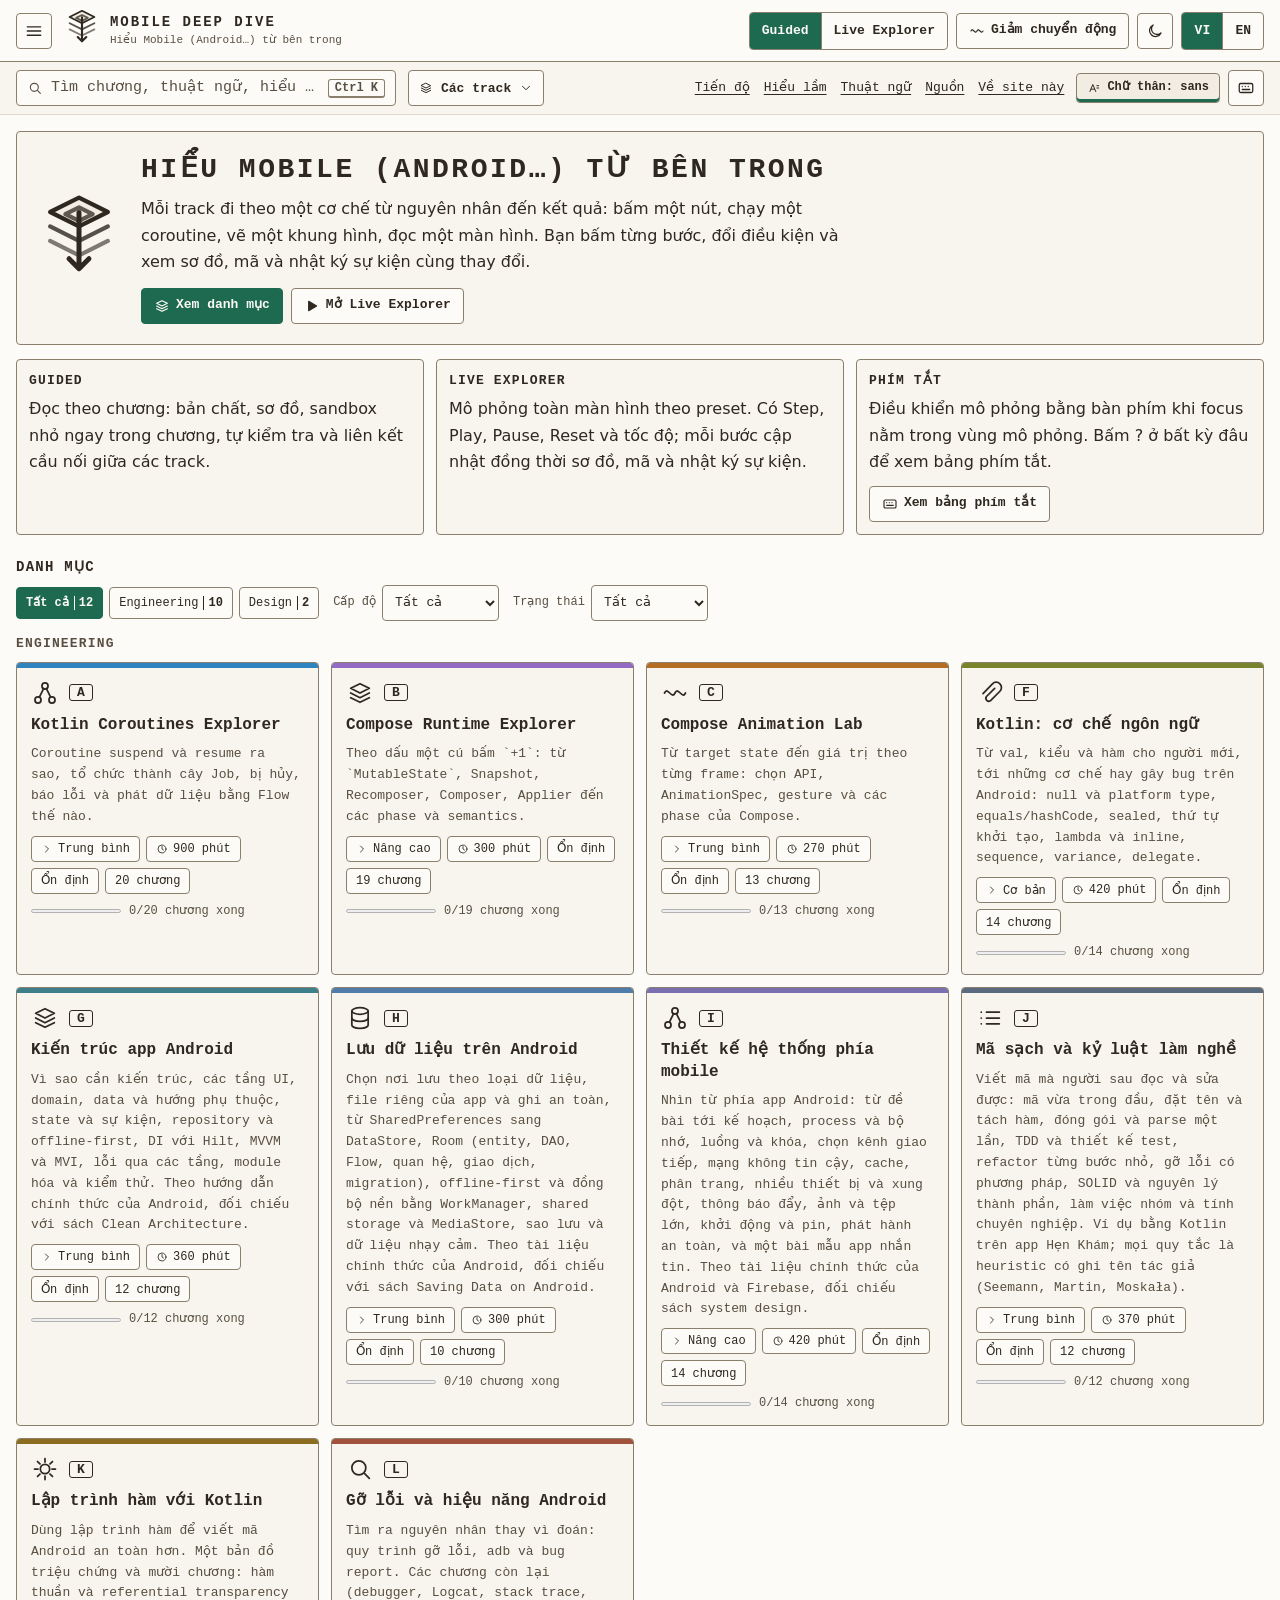
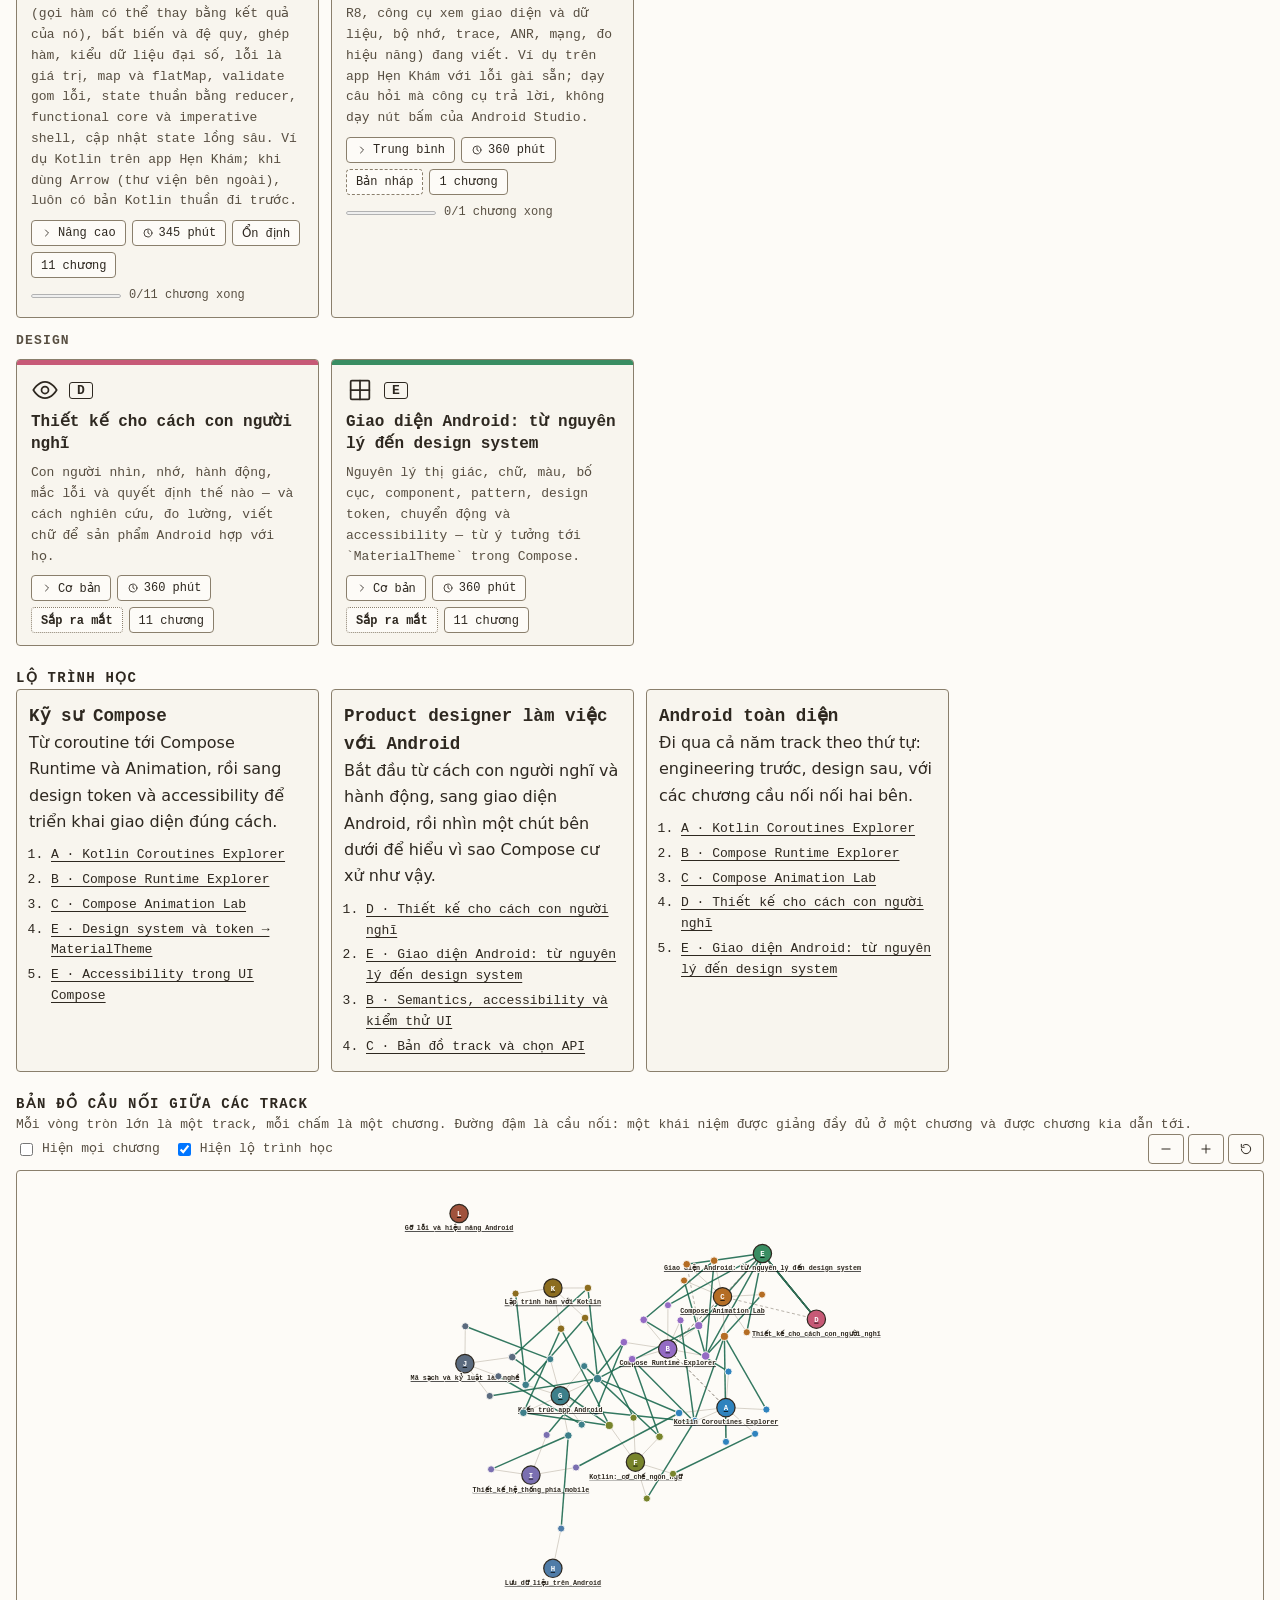
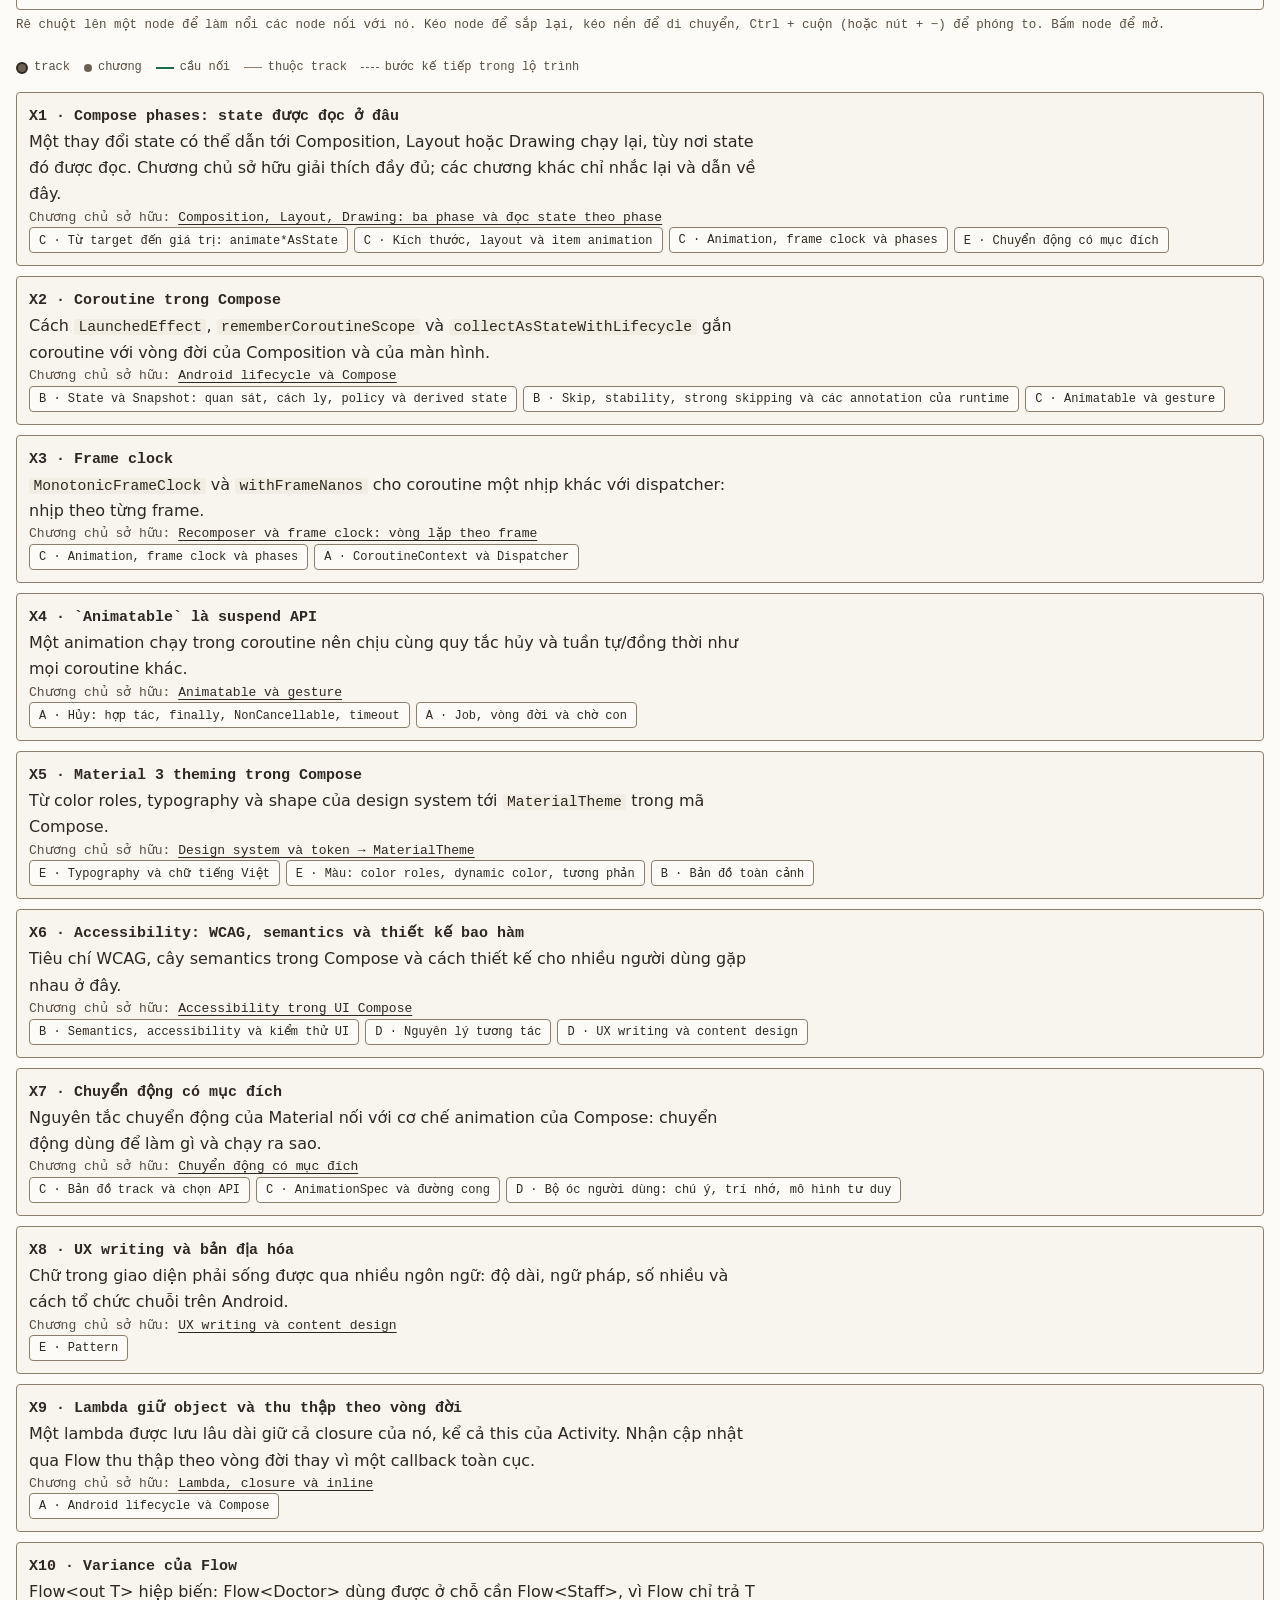
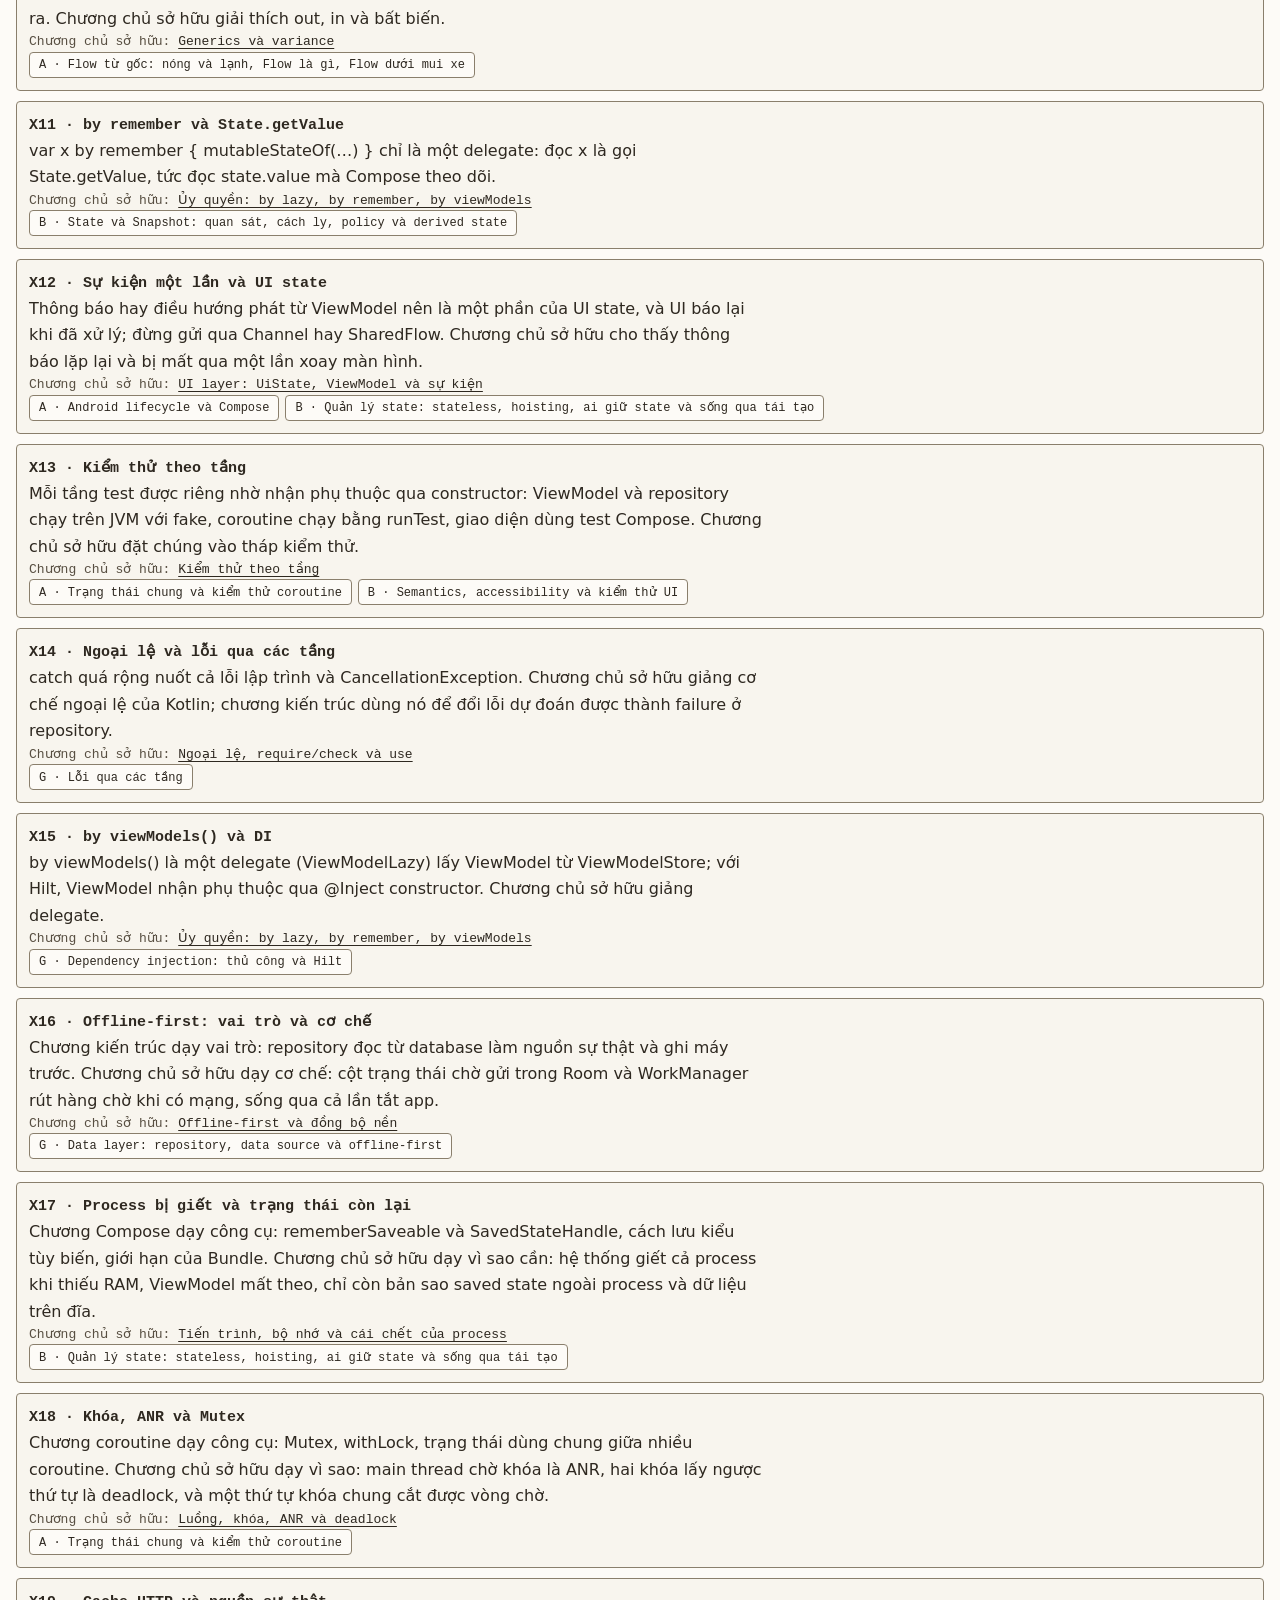
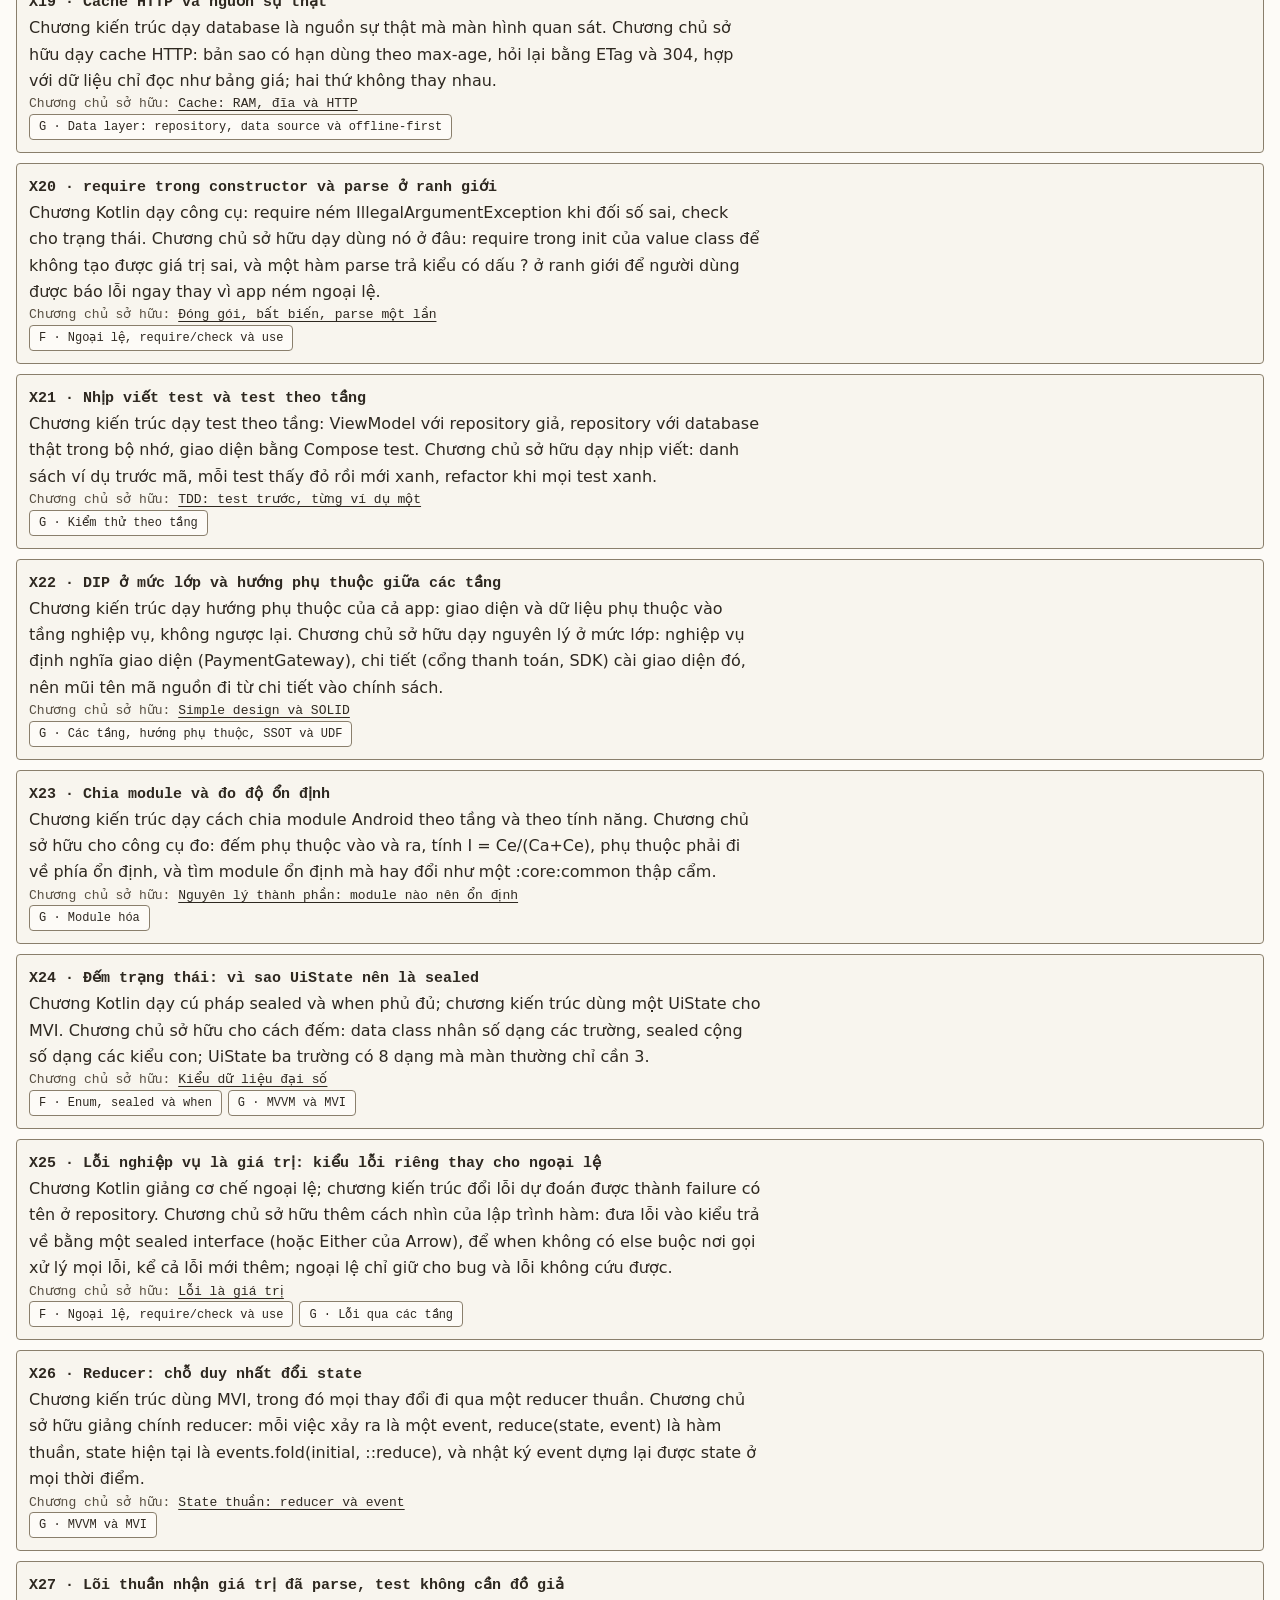
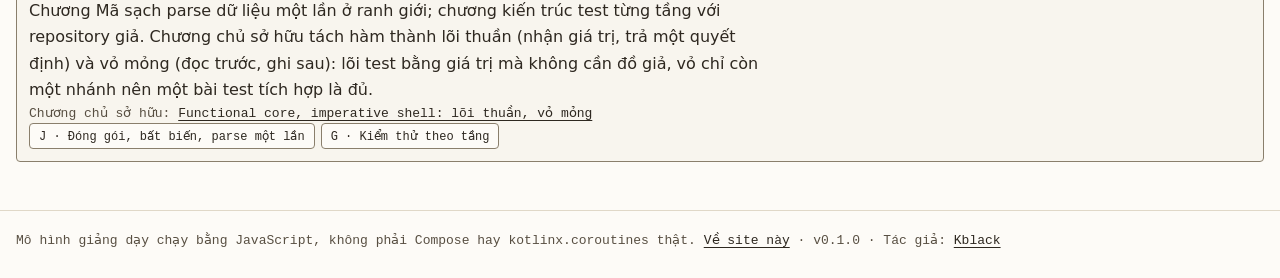
==== commit 39d06779: "Debugging and Performance track: skeleton and L1 debugging process, adb, bug reports" ====
--- a/index.html
+++ b/index.html
@@ -180,6 +180,18 @@
 <script defer src="tracks/fp/models/models.js"></script>
 <script defer src="tracks/fp/views/views.js"></script>
 <script defer src="tracks/fp/views/visuals.js"></script>
+<script defer src="tracks/debugging/manifest.js"></script>
+<script defer src="tracks/debugging/content.vi.js"></script>
+<script defer src="tracks/debugging/content.en.js"></script>
+<script defer src="tracks/debugging/code.js"></script>
+<script defer src="tracks/debugging/sources.js"></script>
+<script defer src="tracks/debugging/glossary.vi.js"></script>
+<script defer src="tracks/debugging/glossary.en.js"></script>
+<script defer src="tracks/debugging/misconceptions.vi.js"></script>
+<script defer src="tracks/debugging/misconceptions.en.js"></script>
+<script defer src="tracks/debugging/models/models.js"></script>
+<script defer src="tracks/debugging/views/views.js"></script>
+<script defer src="tracks/debugging/views/visuals.js"></script>
 <!-- /track: fp -->
 <!-- track: ux -->
 <script defer src="tracks/ux/manifest.js"></script>
--- a/styles.css
+++ b/styles.css
@@ -903,6 +903,7 @@
 .vz-ruler td { font-size: 10px; min-width: 30px; height: 34px; vertical-align: middle; white-space: normal; }
 .vz-ruler td.vz-rng:not(.hl):not(.bad) { background: color-mix(in srgb, var(--brand) 26%, var(--paper)); }
 .vz-sub { display: block; font-size: 11px; color: var(--ink-3); font-weight: 400; }
+.vz-sub.bad { color: var(--tok-error); font-weight: 700; }
 .vz-note { margin: 0; font: 12px/1.45 var(--mono); color: var(--ink-2); }
 .vz-note.bad { color: var(--tok-error); font-weight: 700; }
 .vz-note.ok { color: var(--ink); font-weight: 700; }
@@ -1007,3 +1008,35 @@
 .vz-dg-lg i.bad { border-top: 2.2px dashed var(--tok-error); }
 .vz-dg-lg i.data { border-top: 1.8px dotted var(--tok-state); }
 .vz-dg-lg i.m { width: 14px; height: 10px; border: 1px dashed var(--line-strong); background: var(--paper-2); }
+/* sơ đồ đường ray (track Lập trình hàm, chương "Lỗi là giá trị") */
+.vz-rl-track { stroke: var(--line-strong); stroke-width: 7; stroke-linecap: round; opacity: .45; }
+.vz-rl-track.err { stroke: var(--tok-error); opacity: .22; }
+.vz-rl-tl { font-size: 11px; font-weight: 700; fill: var(--ink-2); }
+.vz-rl-tl.err { fill: var(--tok-error); }
+.vz-rl-path { fill: none; stroke: var(--brand); stroke-width: 3.4; stroke-linejoin: round; stroke-linecap: round; }
+.vz-rl-path.err { stroke: var(--tok-state); }
+.vz-rl-path.crash { stroke: var(--tok-error); }
+.vz-rl-st { fill: var(--paper); stroke: var(--ink); stroke-width: 2; }
+.vz-rl-g.ok .vz-rl-st { fill: var(--brand); stroke: var(--brand); }
+.vz-rl-g.fail .vz-rl-st { stroke: var(--tok-state); stroke-width: 3; }
+.vz-rl-g.crash .vz-rl-st { fill: var(--tok-error); stroke: var(--tok-error); }
+.vz-rl-g.skip .vz-rl-st { stroke: var(--line-strong); stroke-dasharray: 3 3; }
+.vz-rl-g.skip .vz-dg-t, .vz-rl-skip { fill: var(--ink-3); font-weight: 400; }
+.vz-rl-errv { font-size: 11px; font-weight: 700; fill: var(--tok-state); }
+.vz-rl-scr rect { fill: var(--paper-2); stroke: var(--ink); stroke-width: 1.5; }
+.vz-rl-scr.bad rect { stroke: var(--tok-error); stroke-width: 2.4; }
+.vz-rl-tok { fill: var(--brand); stroke: var(--paper); stroke-width: 2; }
+.vz-rl-tok.err { fill: var(--tok-state); }
+.vz-rl-tok.crash { fill: var(--tok-error); }
+.vz-mn rect { fill: var(--paper); stroke: var(--ink); stroke-width: 1.6; }
+.vz-mn rect + rect { fill: var(--paper-2); }
+.vz-mn.on rect { stroke: var(--brand); stroke-width: 2.4; }
+.vz-mn.bad rect { stroke: var(--tok-error); stroke-width: 2.2; }
+.vz-mn.skip rect { fill: none; stroke: var(--line-strong); stroke-dasharray: 4 4; }
+.vz-mn-op { font-size: 12px; font-weight: 700; fill: var(--brand); }
+.vz-mn-op.off { fill: var(--ink-3); font-weight: 400; }
+.vz-core-edge { stroke: var(--line-strong); stroke-width: 1.5; stroke-dasharray: 6 5; }
+.vz-core-path { fill: none; stroke: var(--brand); stroke-width: 2.2; stroke-linejoin: round; opacity: .7; }
+.vz-dg-n.pure rect { fill: var(--paper-2); }
+
+.vz-table .warn { color: var(--tok-state); font-weight: 700; background: repeating-linear-gradient(45deg, transparent 0 5px, rgba(190, 130, 20, .14) 5px 10px); }
